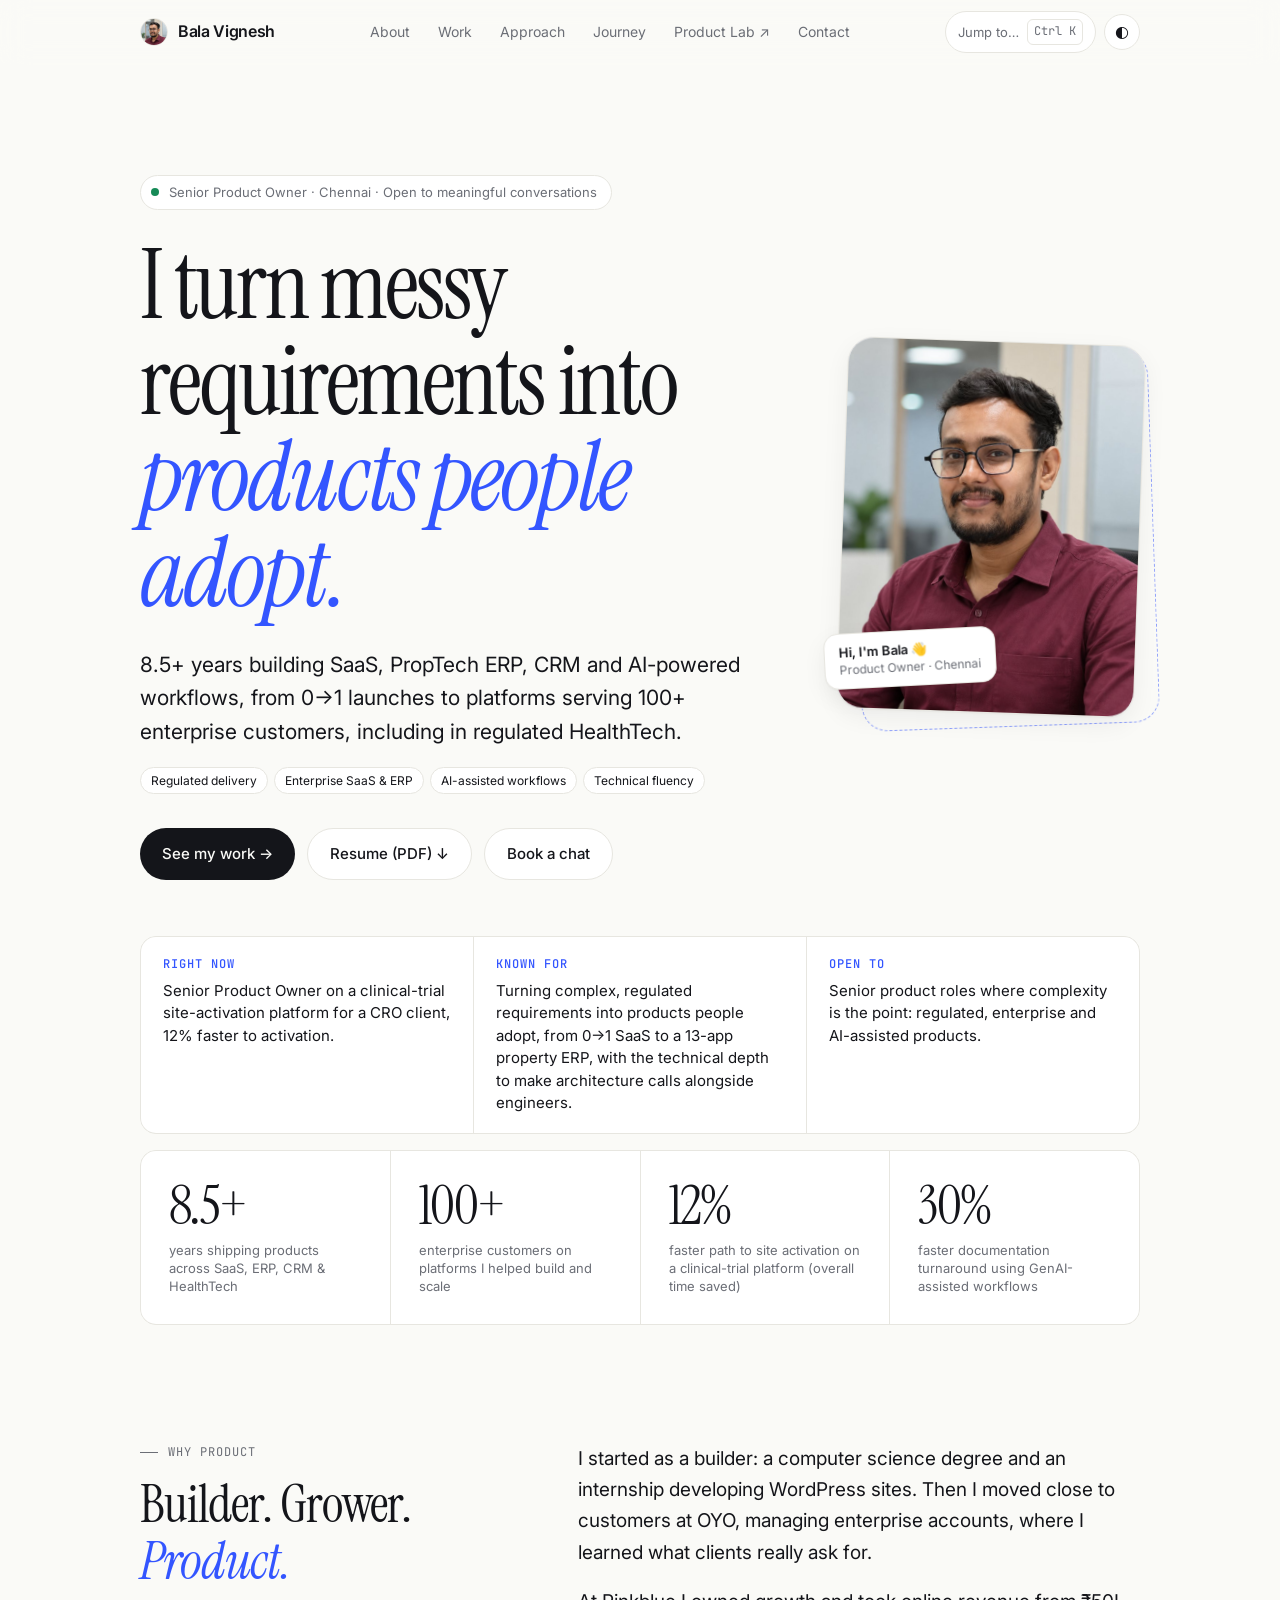
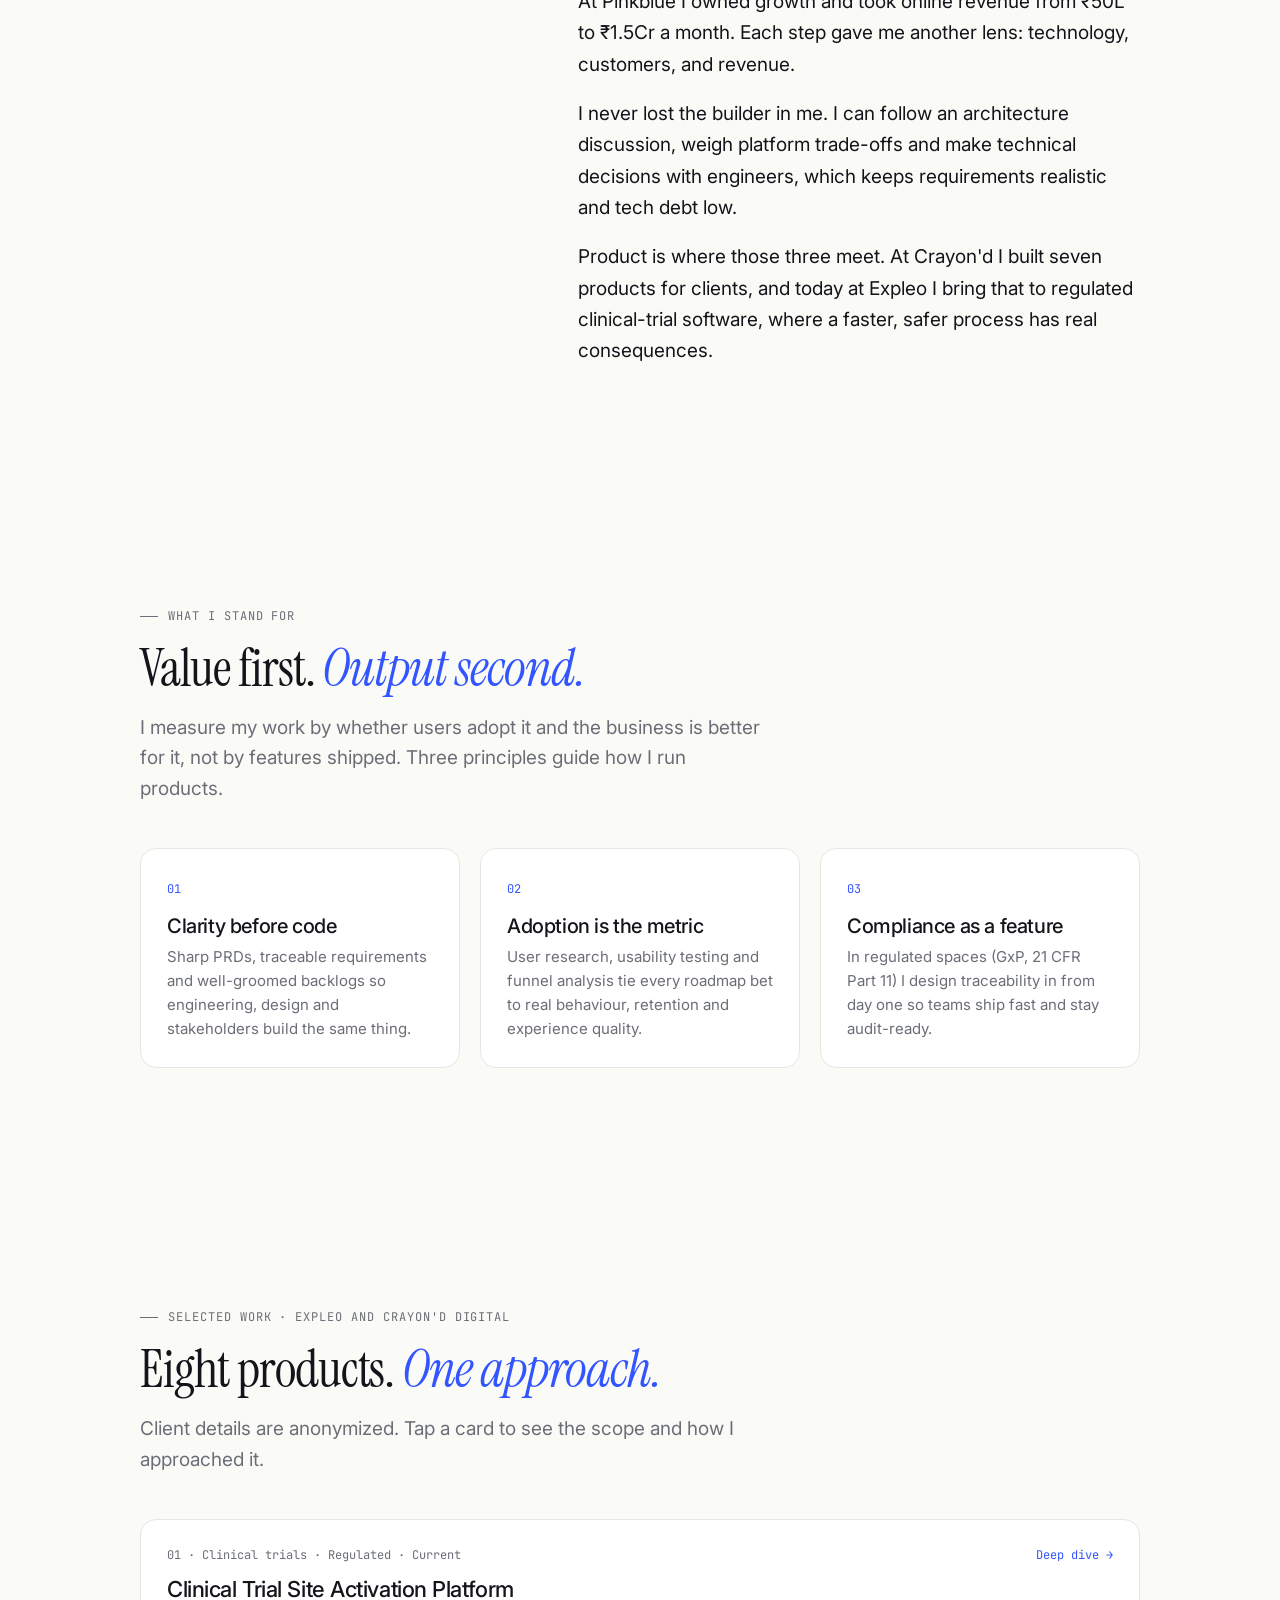
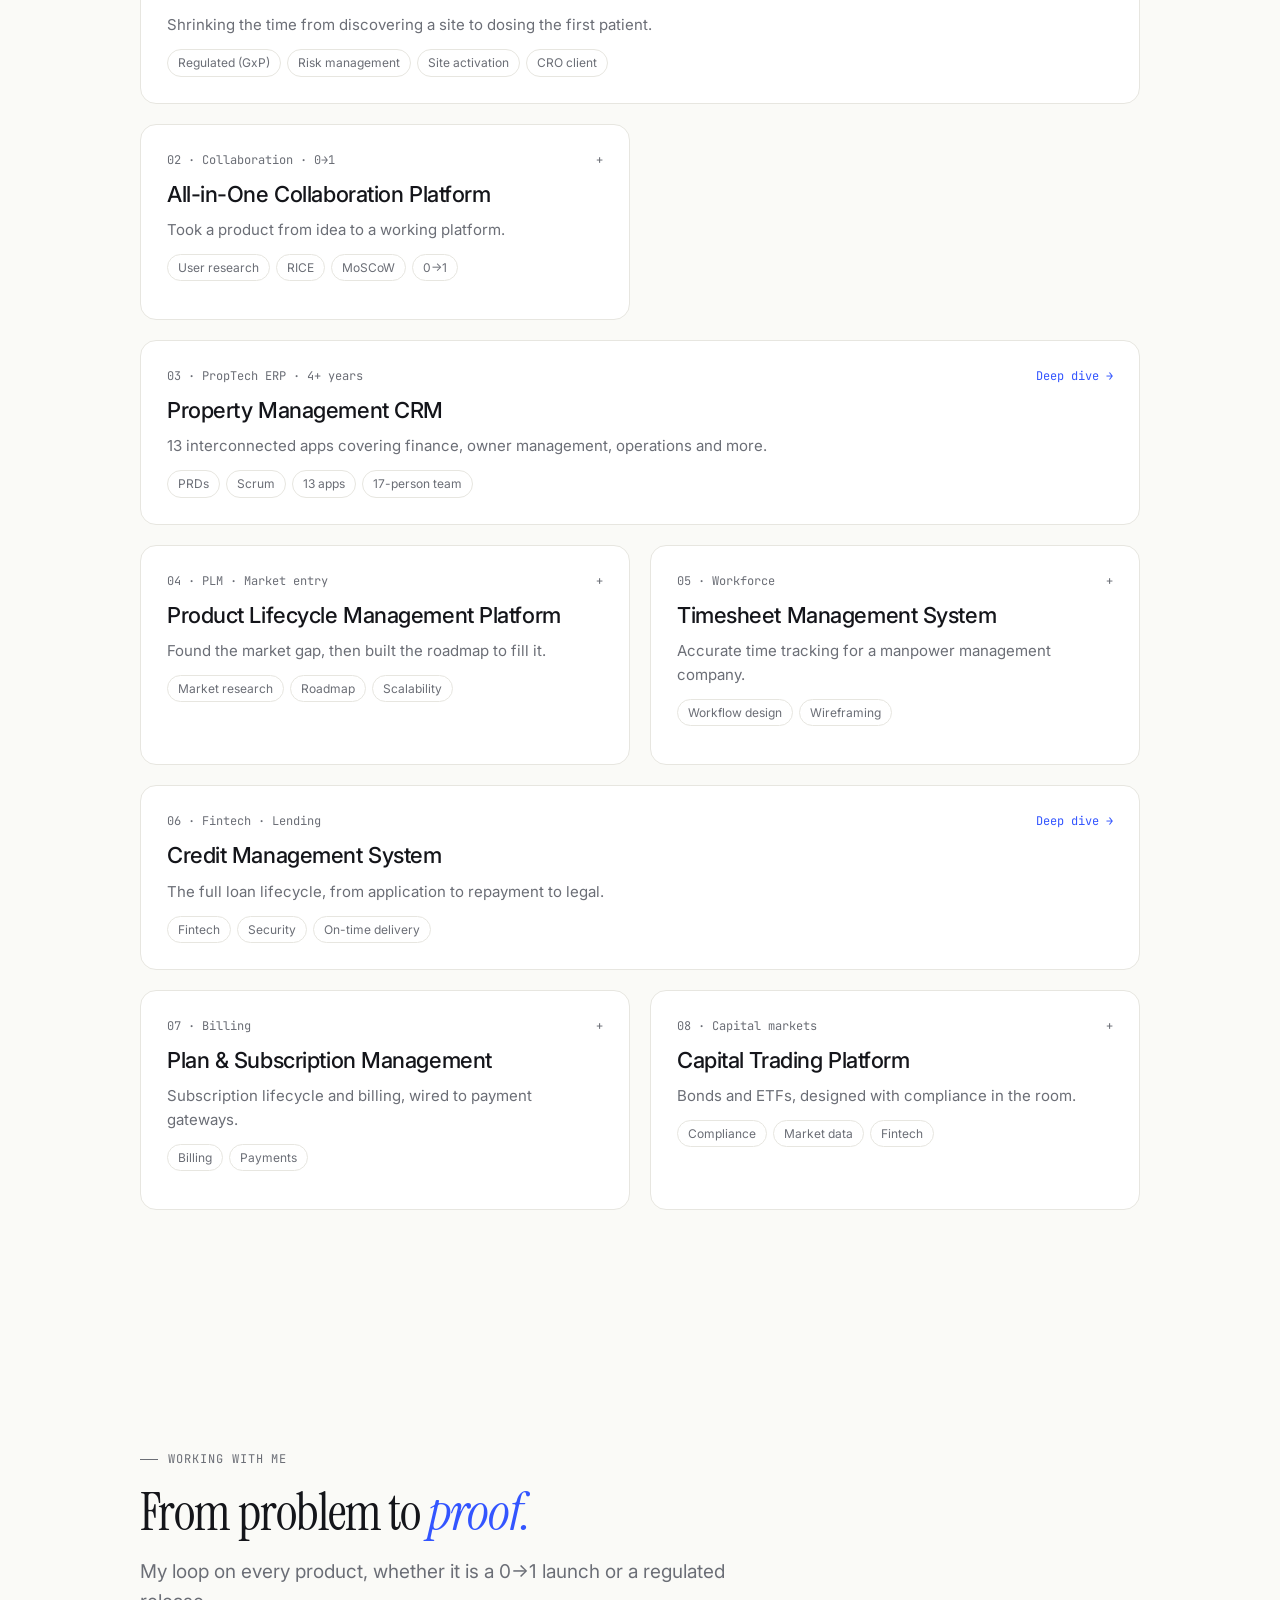
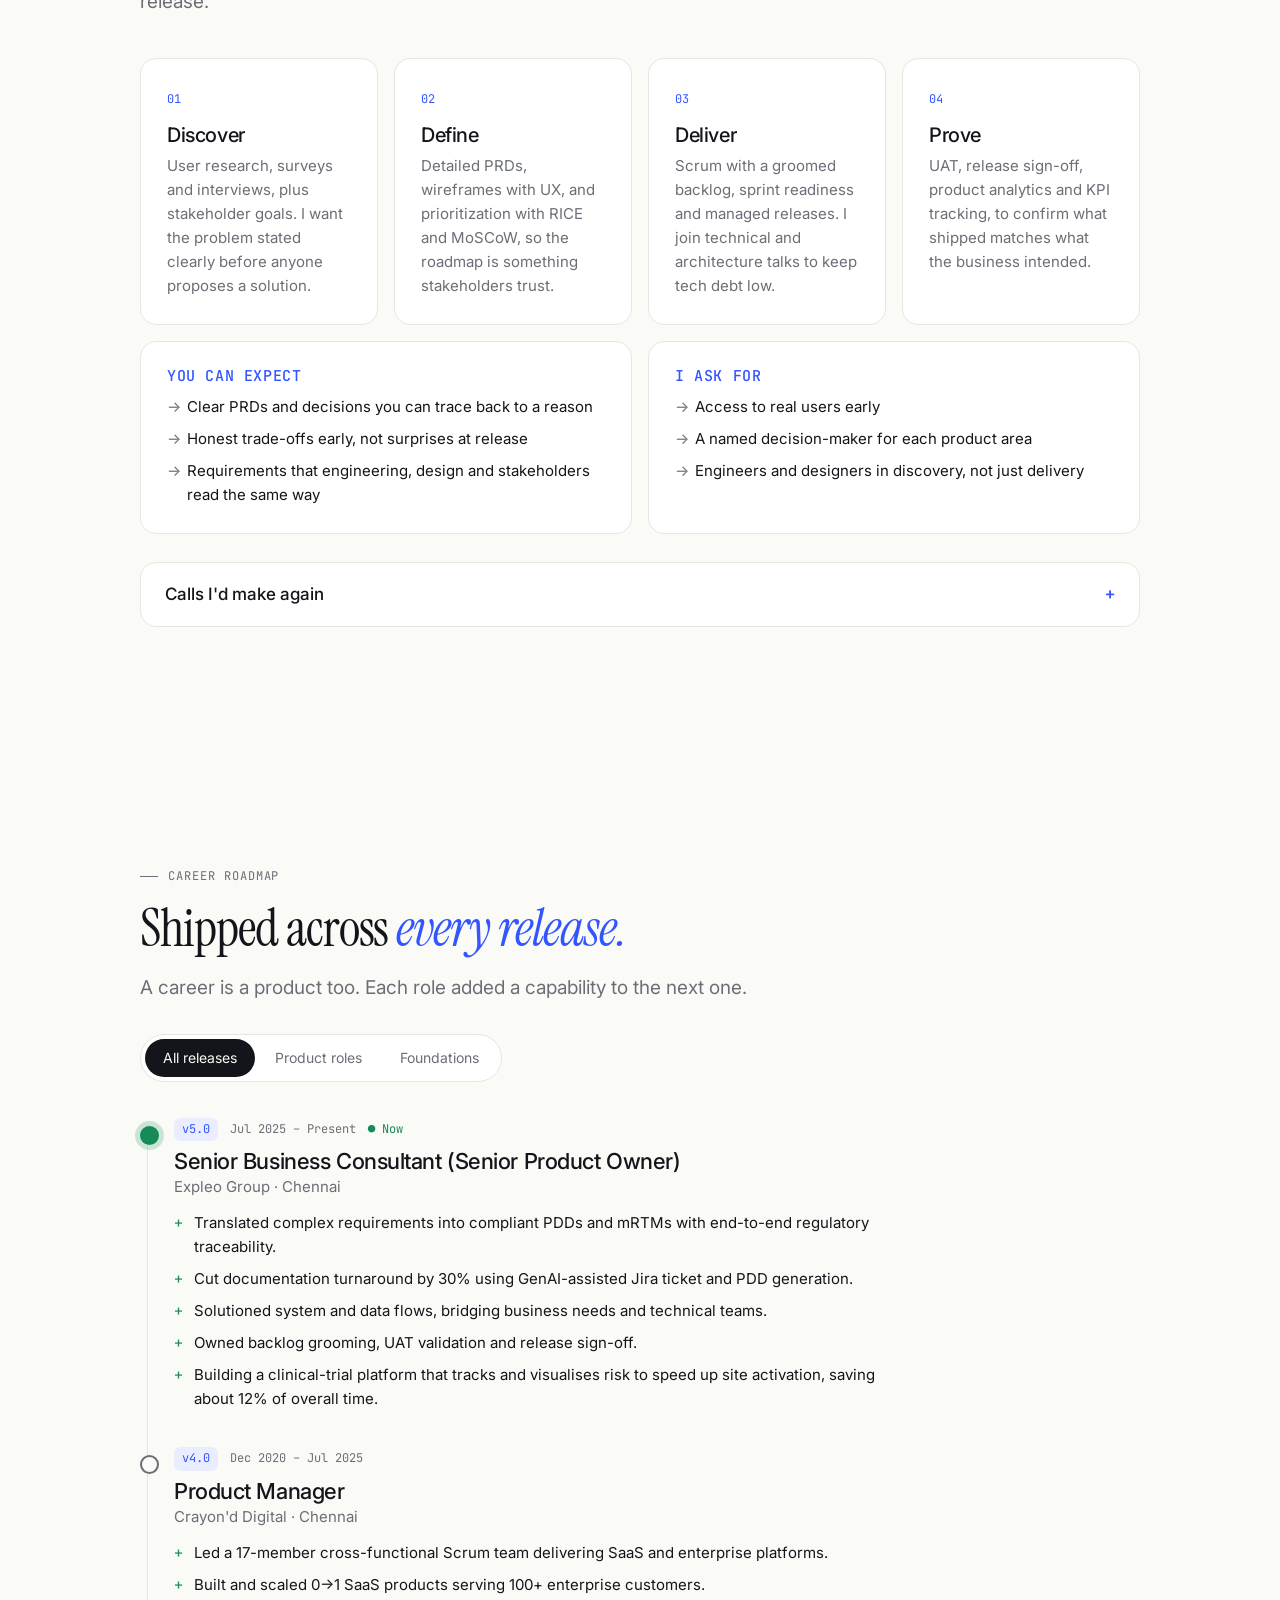
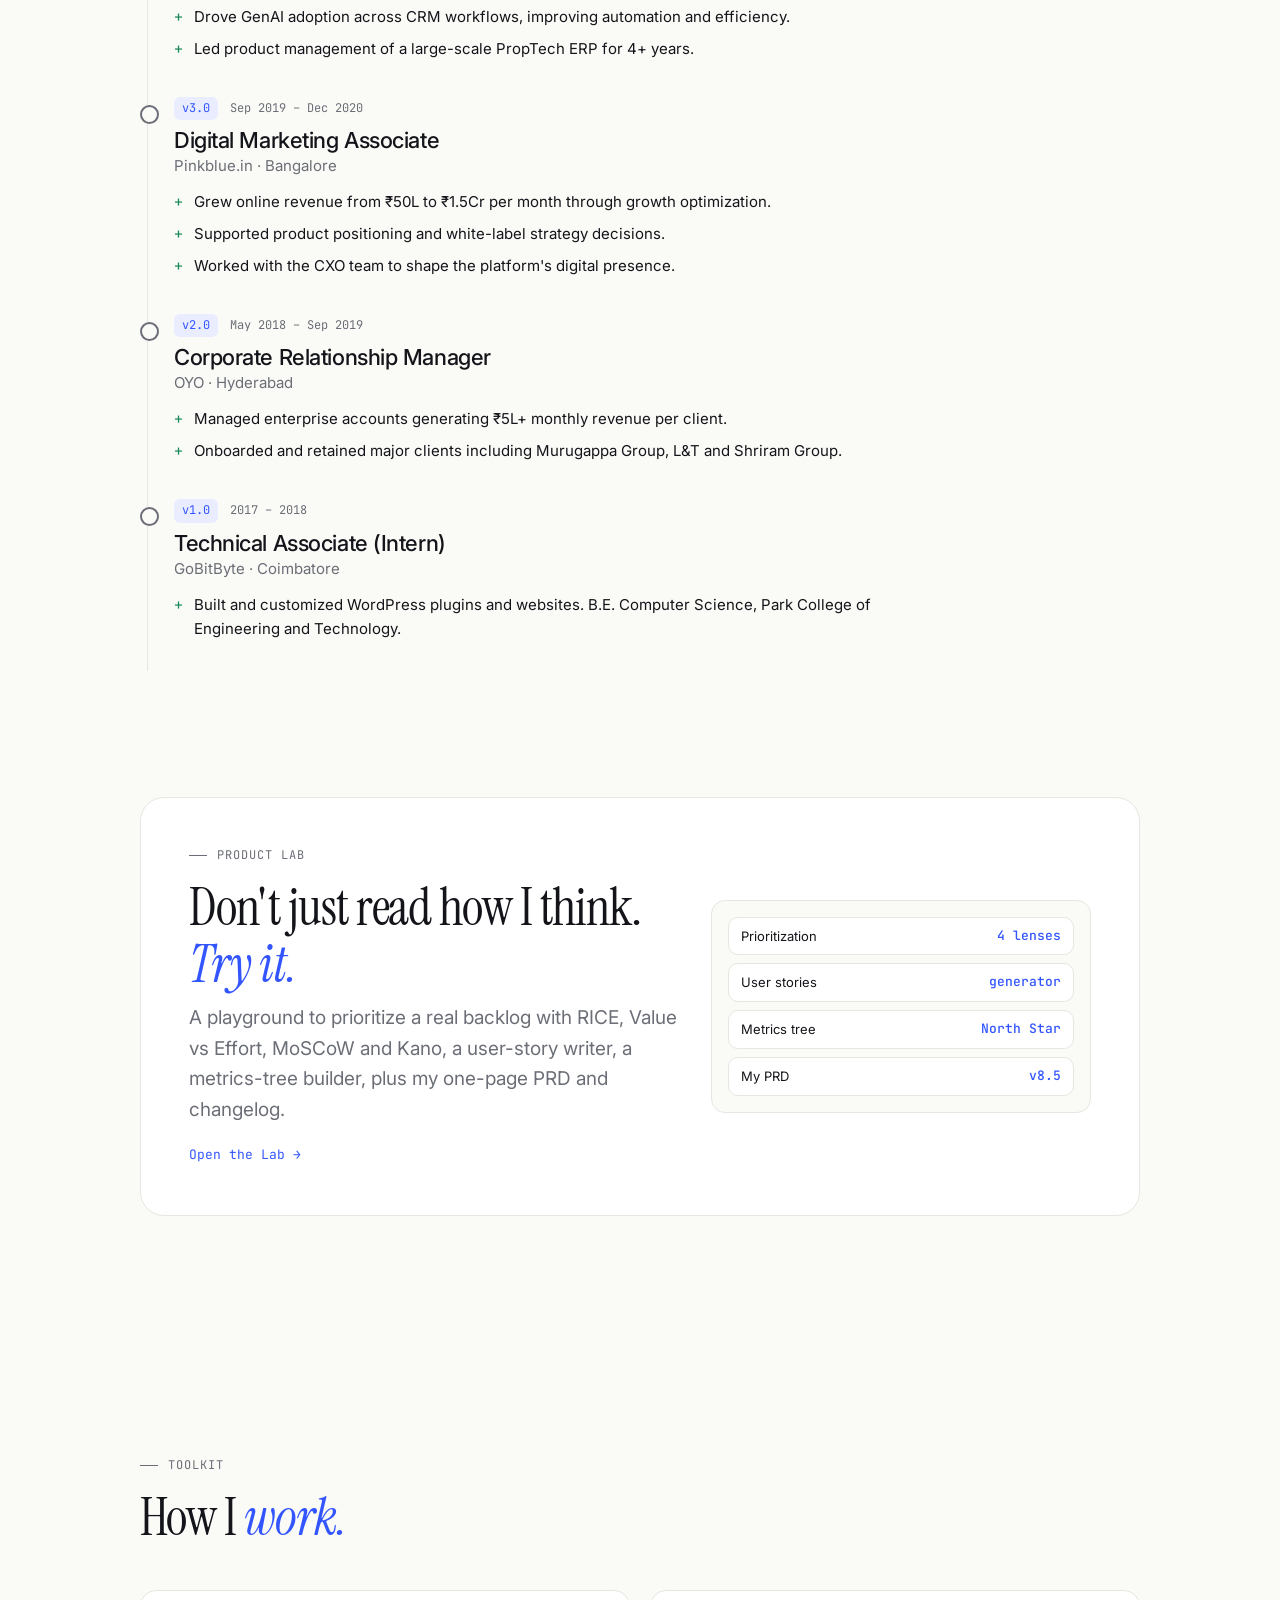
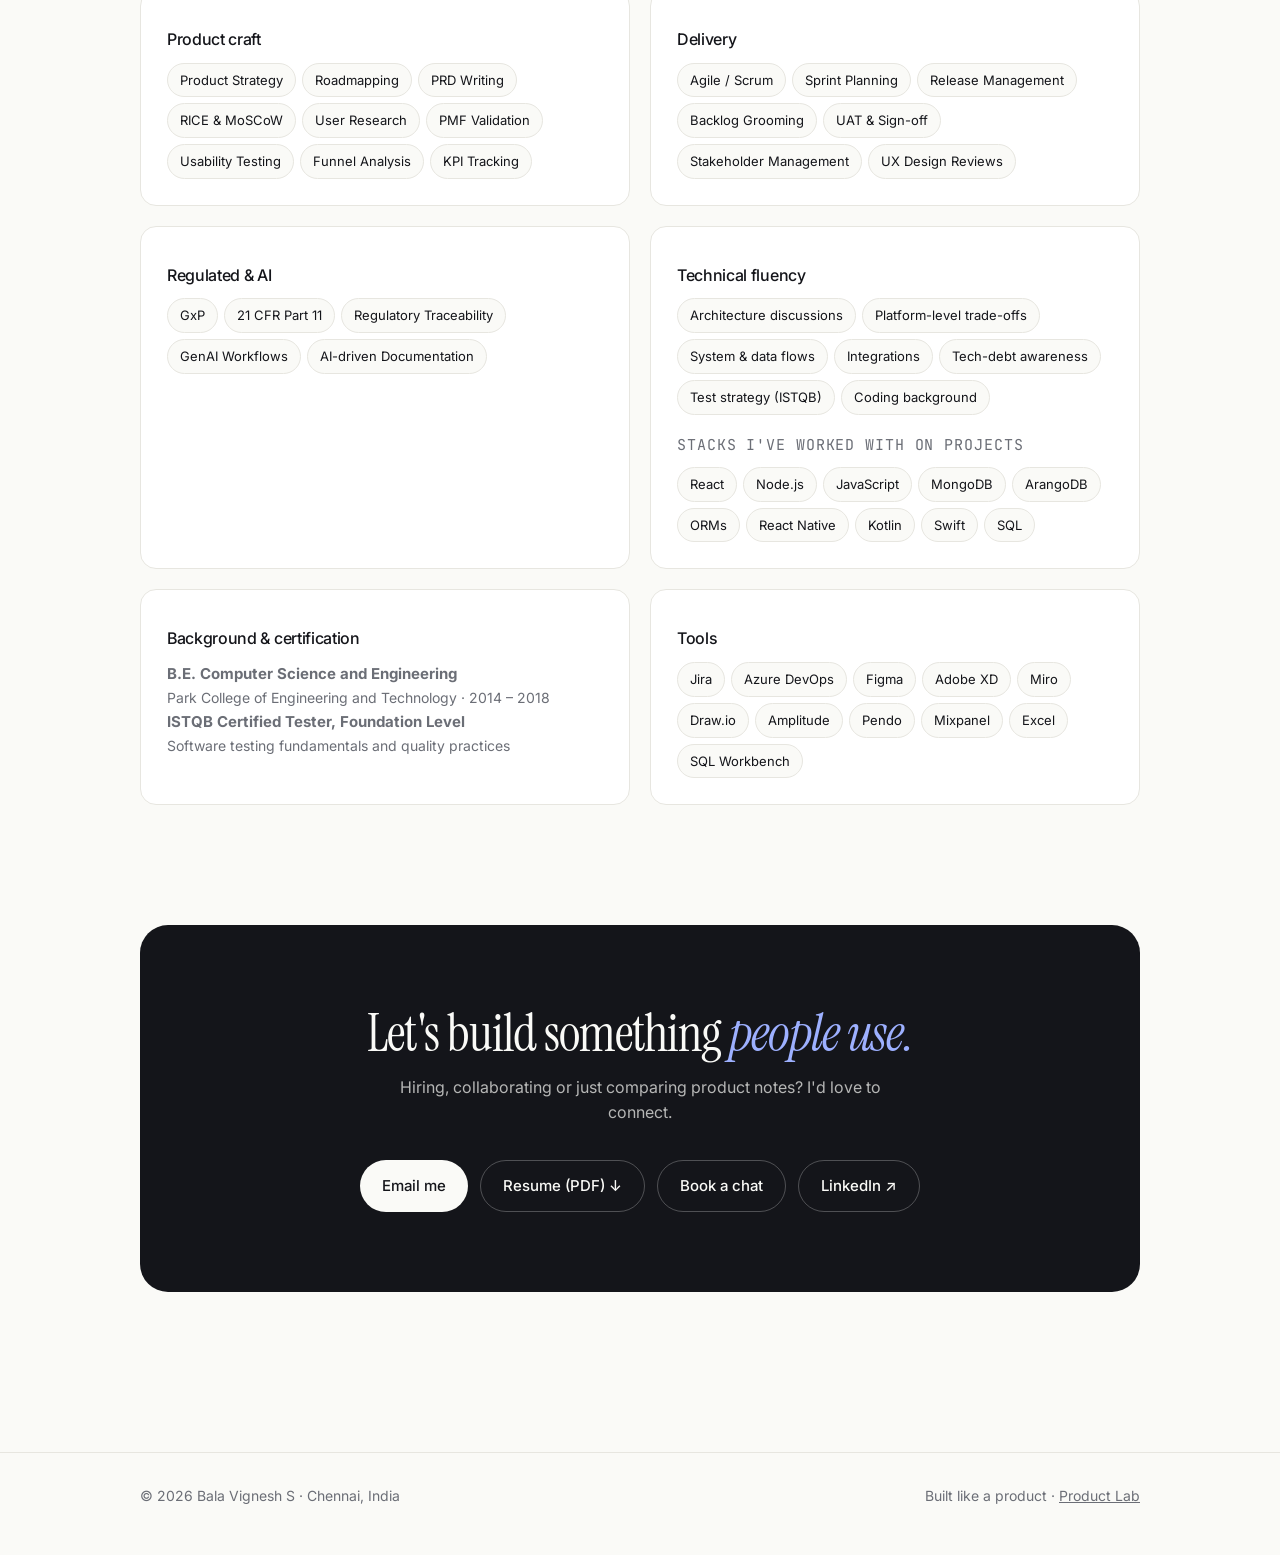
==== index.html @ ac80bdc9 "Initial Website Upload" ====
<!DOCTYPE html>
<html lang="en">
<head>
<meta charset="utf-8">
<meta name="viewport" content="width=device-width, initial-scale=1, viewport-fit=cover">
<title>Bala Vignesh S — Senior Product Owner</title>
<meta name="description" content="Senior Product Owner with 8.5+ years building SaaS, PropTech ERP, CRM and AI-powered workflows. 0→1 launches, 100+ enterprise customers.">
<meta name="theme-color" content="#FAFAF7">
<meta property="og:title" content="Bala Vignesh S — Senior Product Owner">
<meta property="og:description" content="I turn messy requirements into products people adopt. 8.5+ years across SaaS, PropTech ERP, CRM and HealthTech.">
<meta property="og:type" content="website">
<meta property="og:image" content="og.jpg">
<meta property="og:image:width" content="1200">
<meta property="og:image:height" content="630">
<meta name="twitter:image" content="og.jpg">
<meta name="twitter:card" content="summary_large_image">
<link rel="icon" type="image/jpeg" href="favicon.jpg">
<link rel="apple-touch-icon" href="apple-touch-icon.png">
<link rel="preconnect" href="https://fonts.googleapis.com">
<link rel="preconnect" href="https://fonts.gstatic.com" crossorigin>
<link href="https://fonts.googleapis.com/css2?family=Inter:wght@400;500;600&family=Instrument+Serif:ital@0;1&family=JetBrains+Mono:wght@400;500&display=swap" rel="stylesheet">
<link rel="stylesheet" href="styles.css">
<script type="application/ld+json">{"@context":"https://schema.org","@type":"Person","name":"Bala Vignesh S","jobTitle":"Senior Product Owner","image":"headshot.jpg","address":{"@type":"PostalAddress","addressLocality":"Chennai","addressCountry":"IN"},"sameAs":["https://www.linkedin.com/in/bala-vignesh-742b55106/"],"hasCredential":{"@type":"EducationalOccupationalCredential","name":"ISTQB Certified Tester, Foundation Level"},"knowsAbout":["React","Node.js","MongoDB","ArangoDB","React Native","Kotlin","Swift","Product management","SaaS","PropTech ERP","CRM","Regulated software (GxP, 21 CFR Part 11)","GenAI workflows","Clinical trial software"]}</script>
</head>
<body>
<a class="skip" href="#top">Skip to content</a>
<div id="progress"></div>

<nav id="nav">
  <div class="wrap nav-in">
    <a href="#top" class="logo" aria-label="Home"><img class="avatar" src="favicon.jpg" alt="" width="28" height="28"><span>Bala Vignesh</span></a>
    <div class="links" id="links">
      <a href="#story">About</a>
      <a href="#work">Work</a>
      <a href="#how">Approach</a>
      <a href="#journey">Journey</a>
      <a href="lab.html">Product Lab ↗</a>
      <a href="#contact">Contact</a>
    </div>
    <div class="tools">
      <button class="pill pal-pill" id="openPal" aria-label="Open command palette">
        <span class="lbl">Jump to…</span><span class="kbd" id="kbdHint">⌘K</span>
      </button>
      <button class="icon-btn menu-btn" id="menuBtn" aria-label="Open menu" aria-expanded="false">☰</button>
      <button class="icon-btn" id="theme" aria-label="Toggle dark mode">◐</button>
    </div>
  </div>
</nav>

<noscript><section style="padding:40px 20px;max-width:760px;margin:0 auto"><h2>Bala Vignesh S, Senior Product Owner</h2><p>8.5+ years building SaaS, PropTech ERP, CRM and AI-powered workflows. Currently on a clinical-trial site-activation platform for a CRO client (about 12% faster to activation). ISTQB certified. Previously Product Manager at Crayon'd Digital: Property Management CRM (13 apps), Credit Management, Capital Trading, PLM, Timesheet, Subscription Billing and a Collaboration platform.</p><p>Enable JavaScript for the full interactive portfolio. LinkedIn: <a href="https://www.linkedin.com/in/bala-vignesh-742b55106/">bala-vignesh-742b55106</a>. <a href="Bala_Vignesh_Resume.pdf">Download resume (PDF)</a>.</p></section></noscript>
<main id="top">
<!-- HERO -->
<section class="hero">
  <div class="wrap">
    <div class="hero-grid">
    <div>
    <div class="status rv"><span class="dot"></span>Senior Product Owner · Chennai · Open to meaningful conversations</div>
    <h1 class="rv">I turn messy requirements into <em>products people adopt.</em></h1>
    <p class="lede rv">8.5+ years building SaaS, PropTech ERP, CRM and AI-powered workflows, from 0→1 launches to platforms serving 100+ enterprise customers, including in regulated HealthTech.</p>
    <div class="chips pos rv" id="positioning"></div>
    <div class="cta rv" data-cta="hero"></div>
    </div>
    <figure class="portrait rv" id="portrait">
      <div class="frame"><img src="headshot.jpg" alt="Portrait of Bala Vignesh S, Senior Product Owner" width="900" height="1200" fetchpriority="high"></div>
      <figcaption class="badge"><b>Hi, I'm Bala 👋</b><span>Product Owner · Chennai</span></figcaption>
    </figure>
    </div>
    <div class="skim rv" id="skim" aria-label="30-second summary"></div>
    <div class="metrics rv" aria-label="Impact at a glance">
      <div class="metric"><b data-count="8.5" data-dec="1" data-suffix="+">0</b><span>years shipping products across SaaS, ERP, CRM & HealthTech</span></div>
      <div class="metric"><b data-count="100" data-suffix="+">0</b><span>enterprise customers on platforms I helped build and scale</span></div>
      <div class="metric"><b data-count="12" data-suffix="%">0</b><span>faster path to site activation on a clinical-trial platform (overall time saved)</span></div>
      <div class="metric"><b data-count="30" data-suffix="%">0</b><span>faster documentation turnaround using GenAI-assisted workflows</span></div>
    </div>
  </div>
</section>

<!-- STORY -->
<section id="story" style="padding-top:clamp(24px,4vw,48px)">
  <div class="wrap story-grid">
    <div><div class="eyebrow rv">Why product</div><h2 class="rv">Builder. Grower. <em>Product.</em></h2></div>
    <div class="story-body" id="storyBody"></div>
  </div>
</section>

<!-- ABOUT -->
<section id="about">
  <div class="wrap">
    <div class="eyebrow rv">What I stand for</div>
    <h2 class="rv">Value first. <em>Output second.</em></h2>
    <p class="lede rv">I measure my work by whether users adopt it and the business is better for it, not by features shipped. Three principles guide how I run products.</p>
    <div class="values">
      <article class="card rv"><span class="n">01</span><h3>Clarity before code</h3><p>Sharp PRDs, traceable requirements and well-groomed backlogs so engineering, design and stakeholders build the same thing.</p></article>
      <article class="card rv"><span class="n">02</span><h3>Adoption is the metric</h3><p>User research, usability testing and funnel analysis tie every roadmap bet to real behaviour, retention and experience quality.</p></article>
      <article class="card rv"><span class="n">03</span><h3>Compliance as a feature</h3><p>In regulated spaces (GxP, 21 CFR Part 11) I design traceability in from day one so teams ship fast and stay audit-ready.</p></article>
    </div>

  </div>
</section>

<!-- WORK -->
<section id="work">
  <div class="wrap">
    <div class="eyebrow rv">Selected work · Expleo and Crayon'd Digital</div>
    <h2 class="rv">Eight products. <em>One approach.</em></h2>
    <p class="lede rv">Client details are anonymized. Tap a card to see the scope and how I approached it.</p>
    <div class="cases" id="cases"></div>
  </div>
</section>

<!-- HOW I WORK -->
<section id="how">
  <div class="wrap">
    <div class="eyebrow rv">Working with me</div>
    <h2 class="rv">From problem to <em>proof.</em></h2>
    <p class="lede rv">My loop on every product, whether it is a 0→1 launch or a regulated release.</p>
    <div class="how4" id="howGrid"></div>
    <div class="how-cols">
      <div class="card rv"><h3>You can expect</h3><ul id="expect"></ul></div>
      <div class="card rv"><h3>I ask for</h3><ul id="need"></ul></div>
    </div>
    <details class="calls-d rv" id="calls"><summary>Calls I'd make again</summary><div class="calls" id="callsList"></div></details>
  </div>
</section>

<!-- JOURNEY -->
<section id="journey">
  <div class="wrap">
    <div class="eyebrow rv">Career roadmap</div>
    <h2 class="rv">Shipped across <em>every release.</em></h2>
    <p class="lede rv">A career is a product too. Each role added a capability to the next one.</p>
    <div class="tabs rv" role="tablist" aria-label="Filter career timeline">
      <button role="tab" aria-selected="true" data-f="all">All releases</button>
      <button role="tab" aria-selected="false" data-f="product">Product roles</button>
      <button role="tab" aria-selected="false" data-f="foundation">Foundations</button>
    </div>
    <div class="timeline" id="timeline">
      <article class="rel now rv" data-t="product">
        <div class="rel-meta"><span class="ver">v5.0</span><span>Jul 2025 – Present</span><span style="color:var(--good)">● Now</span></div>
        <h3>Senior Business Consultant (Senior Product Owner)</h3><div class="co">Expleo Group · Chennai</div>
        <ul>
          <li>Translated complex requirements into compliant PDDs and mRTMs with end-to-end regulatory traceability.</li>
          <li>Cut documentation turnaround by 30% using GenAI-assisted Jira ticket and PDD generation.</li>
          <li>Solutioned system and data flows, bridging business needs and technical teams.</li>
          <li>Owned backlog grooming, UAT validation and release sign-off.</li>
          <li>Building a clinical-trial platform that tracks and visualises risk to speed up site activation, saving about 12% of overall time.</li>
        </ul>
      </article>
      <article class="rel rv" data-t="product">
        <div class="rel-meta"><span class="ver">v4.0</span><span>Dec 2020 – Jul 2025</span></div>
        <h3>Product Manager</h3><div class="co">Crayon'd Digital · Chennai</div>
        <ul>
          <li>Led a 17-member cross-functional Scrum team delivering SaaS and enterprise platforms.</li>
          <li>Built and scaled 0→1 SaaS products serving 100+ enterprise customers.</li>
          <li>Drove GenAI adoption across CRM workflows, improving automation and efficiency.</li>
          <li>Led product management of a large-scale PropTech ERP for 4+ years.</li>
        </ul>
      </article>
      <article class="rel rv" data-t="foundation">
        <div class="rel-meta"><span class="ver">v3.0</span><span>Sep 2019 – Dec 2020</span></div>
        <h3>Digital Marketing Associate</h3><div class="co">Pinkblue.in · Bangalore</div>
        <ul>
          <li>Grew online revenue from ₹50L to ₹1.5Cr per month through growth optimization.</li>
          <li>Supported product positioning and white-label strategy decisions.</li>
          <li>Worked with the CXO team to shape the platform's digital presence.</li>
        </ul>
      </article>
      <article class="rel rv" data-t="foundation">
        <div class="rel-meta"><span class="ver">v2.0</span><span>May 2018 – Sep 2019</span></div>
        <h3>Corporate Relationship Manager</h3><div class="co">OYO · Hyderabad</div>
        <ul>
          <li>Managed enterprise accounts generating ₹5L+ monthly revenue per client.</li>
          <li>Onboarded and retained major clients including Murugappa Group, L&amp;T and Shriram Group.</li>
        </ul>
      </article>
      <article class="rel rv" data-t="foundation">
        <div class="rel-meta"><span class="ver">v1.0</span><span>2017 – 2018</span></div>
        <h3>Technical Associate (Intern)</h3><div class="co">GoBitByte · Coimbatore</div>
        <ul>
          <li>Built and customized WordPress plugins and websites. B.E. Computer Science, Park College of Engineering and Technology.</li>
        </ul>
      </article>
    </div>
  </div>
</section>

<!-- PROOF (hidden until testimonials are added in content.js) -->
<section id="proof" hidden style="padding-top:0">
  <div class="wrap">
    <div class="eyebrow rv">Kind words</div>
    <h2 class="rv">What partners <em>say.</em></h2>
    <div class="quotes" id="proofList"></div>
  </div>
</section>

<!-- PRODUCT LAB TEASER -->
<section id="lab" style="padding-top:0">
  <div class="wrap">
    <a class="teaser rv" href="lab.html">
      <div>
        <div class="eyebrow">Product Lab</div>
        <h2>Don't just read how I think. <em>Try it.</em></h2>
        <p class="lede">A playground to prioritize a real backlog with RICE, Value vs Effort, MoSCoW and Kano, a user-story writer, a metrics-tree builder, plus my one-page PRD and changelog.</p>
        <span class="go">Open the Lab →</span>
      </div>
      <div class="mini" aria-hidden="true"><div><span>Prioritization</span><b>4 lenses</b></div><div><span>User stories</span><b>generator</b></div><div><span>Metrics tree</span><b>North Star</b></div><div><span>My PRD</span><b>v8.5</b></div></div>
    </a>
  </div>
</section>

<!-- TOOLKIT -->
<section id="toolkit">
  <div class="wrap">
    <div class="eyebrow rv">Toolkit</div>
    <h2 class="rv">How I <em>work.</em></h2>
    <div class="kit">
      <div class="card rv"><h3>Product craft</h3><div class="chips lg" data-chips="Product Strategy,Roadmapping,PRD Writing,RICE & MoSCoW,User Research,PMF Validation,Usability Testing,Funnel Analysis,KPI Tracking"></div></div>
      <div class="card rv"><h3>Delivery</h3><div class="chips lg" data-chips="Agile / Scrum,Sprint Planning,Release Management,Backlog Grooming,UAT & Sign-off,Stakeholder Management,UX Design Reviews"></div></div>
      <div class="card rv"><h3>Regulated & AI</h3><div class="chips lg" data-chips="GxP,21 CFR Part 11,Regulatory Traceability,GenAI Workflows,AI-driven Documentation"></div></div>
      <div class="card rv"><h3>Technical fluency</h3><div class="chips lg" data-chips="Architecture discussions,Platform-level trade-offs,System & data flows,Integrations,Tech-debt awareness,Test strategy (ISTQB),Coding background"></div>
        <p class="stack-h">Stacks I've worked with on projects</p><div class="chips lg" data-chips="React,Node.js,JavaScript,MongoDB,ArangoDB,ORMs,React Native,Kotlin,Swift,SQL"></div></div>
      <div class="card rv"><h3>Background &amp; certification</h3><div class="edu" id="edu"></div></div>
      <div class="card rv"><h3>Tools</h3><div class="chips lg" data-chips="Jira,Azure DevOps,Figma,Adobe XD,Miro,Draw.io,Amplitude,Pendo,Mixpanel,Excel,SQL Workbench"></div></div>
    </div>
  </div>
</section>

<!-- CONTACT -->
<section id="contact" style="padding-top:0">
  <div class="wrap">
    <div class="contact rv">
      <h2>Let's build something <em>people use.</em></h2>
      <p>Hiring, collaborating or just comparing product notes? I'd love to connect.</p>
      <div class="cta" data-cta="contact"></div>
    </div>
  </div>
</section>
</main>

<footer>
  <div class="wrap">
    <div class="foot">
      <span>© 2026 Bala Vignesh S · Chennai, India</span>
      <span>Built like a product · <a href="lab.html" style="text-decoration:underline">Product Lab</a></span>
    </div>
  </div>
</footer>

<dialog id="dive" aria-labelledby="diveT"><div class="dive-in" id="diveBody"></div></dialog>

<div id="pal" role="dialog" aria-modal="true" aria-label="Command palette">
  <div class="pal-box">
    <input id="palIn" placeholder="Type a command or search…" autocomplete="off" aria-label="Search commands">
    <div class="pal-list" id="palList"></div>
    <div class="pal-foot"><span>↑↓ navigate</span><span>↵ select</span><span>esc close</span></div>
  </div>
</div>
<div id="toast" role="status"></div>

<script src="content.js"></script>
<script src="app.js"></script>
</body>
</html>
---- styles.css ----
:root{
  --bg:#FAFAF7; --surface:#FFFFFF; --ink:#14151A; --muted:#6B6E76; --line:#E7E6E0;
  --accent:#3355FF; --accent-soft:#E9EDFF; --good:#168A57; --warn:#B7791F;
  --radius:16px; --shadow:0 1px 2px rgba(20,21,26,.04),0 8px 24px rgba(20,21,26,.06);
  --serif:"Instrument Serif",Georgia,serif; --sans:Inter,system-ui,-apple-system,"Segoe UI",sans-serif; --mono:"JetBrains Mono",ui-monospace,Menlo,monospace;
}
[data-theme="dark"]{
  --bg:#0E0F13; --surface:#16181E; --ink:#F2F2EE; --muted:#9A9DA6; --line:#262932;
  --accent:#7C93FF; --accent-soft:#1C2140; --good:#4ADE9A; --warn:#F2C26B;
  --shadow:0 1px 2px rgba(0,0,0,.3),0 8px 24px rgba(0,0,0,.35);
}
*{box-sizing:border-box;margin:0;padding:0}
html{scroll-behavior:smooth;scroll-padding-top:80px;-webkit-text-size-adjust:100%}
body{background:var(--bg);color:var(--ink);font-family:var(--sans);font-size:16px;line-height:1.6;-webkit-font-smoothing:antialiased;transition:background .3s,color .3s}
a{color:inherit;text-decoration:none}
button{font:inherit;color:inherit;background:none;border:0;cursor:pointer}
:focus-visible{outline:2px solid var(--accent);outline-offset:3px;border-radius:6px}
.wrap{max-width:1080px;margin:0 auto;padding:0 clamp(20px,5vw,40px)}
section{padding:clamp(64px,10vw,120px) 0}
.eyebrow{font-family:var(--mono);font-size:12px;letter-spacing:.08em;text-transform:uppercase;color:var(--muted);margin-bottom:14px;display:flex;align-items:center;gap:10px}
.eyebrow::before{content:"";width:18px;height:1px;background:var(--muted)}
h1,h2,h3{font-weight:500;letter-spacing:-.02em;line-height:1.1}
h2{font-family:var(--serif);font-weight:400;font-size:clamp(34px,5vw,52px);margin-bottom:16px}
h2 em,h1 em{font-style:italic;color:var(--accent)}
.lede{color:var(--muted);font-size:clamp(16px,2vw,19px);max-width:620px}
.kbd{font-family:var(--mono);font-size:12px;border:1px solid var(--line);border-radius:6px;padding:2px 6px;color:var(--muted);background:var(--surface)}

/* progress + nav */
#progress{position:fixed;top:0;left:0;height:2px;width:0;background:var(--accent);z-index:100}
nav{position:sticky;top:0;z-index:50;background:color-mix(in srgb,var(--bg) 82%,transparent);backdrop-filter:blur(14px);-webkit-backdrop-filter:blur(14px);border-bottom:1px solid transparent;transition:border-color .2s}
nav.scrolled{border-color:var(--line)}
.nav-in{display:flex;align-items:center;justify-content:space-between;height:64px;gap:16px}
.logo{font-weight:600;letter-spacing:-.02em;display:flex;align-items:center;gap:10px}
.logo i{width:28px;height:28px;border-radius:8px;background:var(--ink);color:var(--bg);display:grid;place-items:center;font-style:normal;font-size:12px;font-family:var(--mono)}
.links{display:flex;gap:4px;align-items:center}
.links a{font-size:14px;color:var(--muted);padding:6px 12px;border-radius:999px;transition:.2s}
.links a:hover,.links a.active{color:var(--ink);background:var(--accent-soft)}
.tools{display:flex;gap:8px;align-items:center}
.pill{display:inline-flex;align-items:center;gap:8px;border:1px solid var(--line);background:var(--surface);border-radius:999px;padding:7px 12px;font-size:13px;color:var(--muted);transition:.2s}
.pill:hover{border-color:var(--accent);color:var(--ink)}
.icon-btn{width:36px;height:36px;border-radius:50%;border:1px solid var(--line);background:var(--surface);display:grid;place-items:center}
.icon-btn:hover{border-color:var(--accent)}
@media(max-width:820px){.links{display:none}.pill .lbl{display:none}}

/* hero */
.hero{padding-top:clamp(48px,9vw,110px);padding-bottom:clamp(40px,6vw,70px)}
.status{display:inline-flex;align-items:center;gap:10px;border:1px solid var(--line);background:var(--surface);border-radius:999px;padding:6px 14px 6px 10px;font-size:13px;color:var(--muted);margin-bottom:28px}
.dot{width:8px;height:8px;border-radius:50%;background:var(--good);box-shadow:0 0 0 0 var(--good);animation:pulse 2s infinite}
@keyframes pulse{70%{box-shadow:0 0 0 8px transparent}100%{box-shadow:0 0 0 0 transparent}}
h1{font-family:var(--serif);font-weight:400;font-size:clamp(44px,8.5vw,96px);letter-spacing:-.03em;line-height:1;max-width:900px}
.hero .lede{margin-top:26px;font-size:clamp(17px,2.2vw,21px);color:var(--ink);opacity:.78}
.cta{display:flex;gap:12px;flex-wrap:wrap;margin-top:34px}
.btn{display:inline-flex;align-items:center;gap:8px;padding:13px 22px;border-radius:999px;font-weight:500;font-size:15px;transition:transform .2s,box-shadow .2s}
.btn:hover{transform:translateY(-2px)}
.btn.primary{background:var(--ink);color:var(--bg)}
.btn.ghost{border:1px solid var(--line);background:var(--surface)}
.btn.ghost:hover{border-color:var(--accent)}
.metrics{display:grid;grid-template-columns:repeat(4,1fr);gap:1px;background:var(--line);border:1px solid var(--line);border-radius:var(--radius);overflow:hidden;margin-top:clamp(48px,8vw,84px)}
.metric{background:var(--surface);padding:clamp(18px,3vw,28px)}
.metric b{display:block;font-family:var(--serif);font-weight:400;font-size:clamp(34px,5vw,54px);letter-spacing:-.03em;line-height:1}
.metric span{display:block;margin-top:8px;font-size:13px;color:var(--muted);line-height:1.4}
@media(max-width:720px){.metrics{grid-template-columns:repeat(2,1fr)}}

/* portrait */
.hero-grid{display:grid;grid-template-columns:minmax(0,1.5fr) minmax(0,.7fr);gap:clamp(28px,5vw,64px);align-items:center}
.portrait{position:relative;justify-self:end;width:100%;max-width:340px;transition:transform .25s ease;transform-style:preserve-3d}
.portrait .frame{border-radius:26px;overflow:hidden;aspect-ratio:4/5;background:var(--accent-soft);border:1px solid var(--line);box-shadow:var(--shadow);transform:rotate(2deg)}
.portrait img{width:100%;height:100%;object-fit:cover;object-position:50% 18%;display:block}
.portrait::before{content:"";position:absolute;inset:14px -14px -14px 14px;border-radius:26px;border:1px dashed color-mix(in srgb,var(--accent) 55%,transparent);transform:rotate(-2deg);z-index:-1}
.badge{position:absolute;left:-18px;bottom:28px;background:var(--surface);border:1px solid var(--line);border-radius:14px;padding:10px 14px;box-shadow:var(--shadow);font-size:13px;line-height:1.3;transform:rotate(-3deg)}
.badge b{display:block;font-weight:600}
.badge span{color:var(--muted);font-size:12px}
.avatar{width:28px;height:28px;border-radius:50%;object-fit:cover;object-position:50% 20%;border:1px solid var(--line)}
@media(max-width:820px){.hero-grid{grid-template-columns:1fr}.portrait{order:-1;justify-self:start;max-width:150px}.portrait .frame{aspect-ratio:1;border-radius:50%;transform:none}.portrait::before{display:none}.badge{display:none}}

/* values */
.values{display:grid;grid-template-columns:repeat(3,1fr);gap:20px;margin-top:44px}
.card{background:var(--surface);border:1px solid var(--line);border-radius:var(--radius);padding:26px;transition:transform .3s,box-shadow .3s,border-color .3s}
.card:hover{transform:translateY(-4px);box-shadow:var(--shadow);border-color:color-mix(in srgb,var(--accent) 40%,var(--line))}
.card .n{font-family:var(--mono);font-size:12px;color:var(--accent)}
.card h3{font-size:20px;margin:14px 0 8px}
.card p{color:var(--muted);font-size:15px}
@media(max-width:820px){.values{grid-template-columns:1fr}}

/* PRD */
.prd{margin-top:44px;border:1px solid var(--line);border-radius:var(--radius);background:var(--surface);overflow:hidden}
.prd-head{display:flex;justify-content:space-between;align-items:center;padding:14px 22px;border-bottom:1px solid var(--line);font-family:var(--mono);font-size:12px;color:var(--muted);gap:12px;flex-wrap:wrap}
.tag{background:var(--accent-soft);color:var(--accent);border-radius:6px;padding:2px 8px}
.prd-body{display:grid;grid-template-columns:1fr 1fr;gap:0}
.prd-body div{padding:22px;border-bottom:1px solid var(--line)}
.prd-body div:nth-child(odd){border-right:1px solid var(--line)}
.prd-body div:nth-last-child(-n+2){border-bottom:0}
.prd-body h4{font-family:var(--mono);font-size:12px;letter-spacing:.08em;text-transform:uppercase;color:var(--muted);margin-bottom:8px;font-weight:500}
.prd-body p{font-size:15px}
@media(max-width:720px){.prd-body{grid-template-columns:1fr}.prd-body div{border-right:0!important;border-bottom:1px solid var(--line)!important}.prd-body div:last-child{border-bottom:0!important}}

/* roadmap */
.tabs{display:inline-flex;border:1px solid var(--line);background:var(--surface);border-radius:999px;padding:4px;margin:30px 0 36px;gap:2px;flex-wrap:wrap}
.tabs button{padding:8px 18px;border-radius:999px;font-size:14px;color:var(--muted);transition:.2s}
.tabs button[aria-selected="true"]{background:var(--ink);color:var(--bg)}
.timeline{position:relative;padding-left:34px}
.timeline::before{content:"";position:absolute;left:7px;top:6px;bottom:6px;width:1px;background:var(--line)}
.rel{position:relative;padding-bottom:36px;transition:opacity .3s}
.rel.hide{display:none}
.rel::before{content:"";position:absolute;left:-34px;top:8px;width:15px;height:15px;border-radius:50%;background:var(--bg);border:2px solid var(--muted)}
.rel.now::before{border-color:var(--good);background:var(--good);box-shadow:0 0 0 5px color-mix(in srgb,var(--good) 20%,transparent)}
.rel-meta{display:flex;gap:12px;align-items:center;flex-wrap:wrap;font-family:var(--mono);font-size:12px;color:var(--muted)}
.ver{background:var(--accent-soft);color:var(--accent);padding:2px 8px;border-radius:6px}
.rel h3{font-size:22px;margin:8px 0 2px}
.rel .co{color:var(--muted);font-size:15px;margin-bottom:12px}
.rel ul{list-style:none;display:grid;gap:8px;max-width:720px}
.rel li{padding-left:20px;position:relative;font-size:15px}
.rel li::before{content:"+";position:absolute;left:0;color:var(--good);font-family:var(--mono)}

/* case studies */
.cases{display:grid;grid-template-columns:repeat(2,1fr);gap:20px;margin-top:44px}
.case{text-align:left;background:var(--surface);border:1px solid var(--line);border-radius:var(--radius);padding:26px;display:flex;flex-direction:column;gap:12px;transition:transform .3s,box-shadow .3s,border-color .3s}
.case:hover{transform:translateY(-4px);box-shadow:var(--shadow);border-color:color-mix(in srgb,var(--accent) 40%,var(--line))}
.case.feature{grid-column:1/-1}
.case .top{display:flex;justify-content:space-between;align-items:center;font-family:var(--mono);font-size:12px;color:var(--muted)}
.case h3{font-size:22px}
.case .one{color:var(--muted);font-size:15px}
.case .more{display:grid;grid-template-rows:0fr;transition:grid-template-rows .35s ease}
.case.open .more{grid-template-rows:1fr}
.case .more>div{overflow:hidden}
.case dl{display:grid;gap:12px;padding-top:6px;border-top:1px dashed var(--line);margin-top:6px}
.case dt{font-family:var(--mono);font-size:12px;text-transform:uppercase;letter-spacing:.08em;color:var(--accent);margin-top:10px}
.case dd{font-size:15px}
.chips{display:flex;gap:6px;flex-wrap:wrap}
.chip{font-size:12px;border:1px solid var(--line);border-radius:999px;padding:3px 10px;color:var(--muted)}
.plus{transition:transform .3s}
.case.open .plus{transform:rotate(45deg)}
@media(max-width:720px){.cases{grid-template-columns:1fr}}

/* playground */
.play{margin-top:44px;display:grid;gap:12px}
.item{display:grid;grid-template-columns:minmax(150px,1.2fr) repeat(4,minmax(80px,1fr)) 92px;gap:16px;align-items:center;background:var(--surface);border:1px solid var(--line);border-radius:var(--radius);padding:16px 20px;transition:transform .35s cubic-bezier(.2,.8,.2,1),border-color .3s}
.item .name{font-weight:500;font-size:15px;line-height:1.35}
.item .name small{display:block;color:var(--muted);font-weight:400;font-size:12px}
.ctl label{display:flex;justify-content:space-between;font-family:var(--mono);font-size:12px;color:var(--muted);margin-bottom:4px}
.ctl label b{color:var(--ink);font-weight:500}
input[type=range]{width:100%;accent-color:var(--accent);height:20px}
.score{text-align:center}
.score b{display:block;font-family:var(--serif);font-weight:400;font-size:30px;line-height:1}
.moscow{display:inline-block;margin-top:6px;font-family:var(--mono);font-size:11px;letter-spacing:.06em;padding:2px 8px;border-radius:6px;text-transform:uppercase}
.moscow.must{background:color-mix(in srgb,var(--good) 18%,transparent);color:var(--good)}
.moscow.should{background:var(--accent-soft);color:var(--accent)}
.moscow.could{background:color-mix(in srgb,var(--warn) 18%,transparent);color:var(--warn)}
.moscow.wont{background:var(--line);color:var(--muted)}
.rank{font-family:var(--mono);font-size:12px;color:var(--muted)}
.play-note{font-size:14px;color:var(--muted);margin-top:6px}
.formula{font-family:var(--mono);font-size:13px;background:var(--accent-soft);color:var(--accent);padding:6px 12px;border-radius:8px;display:inline-block;margin-top:16px}
@media(max-width:900px){.item{grid-template-columns:1fr 1fr;gap:12px 20px}.item .name,.item .score{grid-column:1/-1}.item .score{display:flex;gap:14px;align-items:center;text-align:left}.item .score b{font-size:26px}.moscow{margin-top:0}}

/* framework playground */
[hidden]{display:none!important}
.fw-tabs{display:inline-flex;border:1px solid var(--line);background:var(--surface);border-radius:999px;padding:4px;margin:30px 0 18px;gap:2px;flex-wrap:wrap}
.fw-tabs button{padding:8px 18px;border-radius:999px;font-size:14px;color:var(--muted);transition:.2s}
.fw-tabs button[aria-selected="true"]{background:var(--ink);color:var(--bg)}
.fw-brief{display:grid;grid-template-columns:1fr 1fr;gap:1px;background:var(--line);border:1px solid var(--line);border-radius:12px;overflow:hidden;margin-bottom:28px;font-size:14px}
.fw-brief div{background:var(--surface);padding:12px 16px}
.fw-brief b{display:block;font-family:var(--mono);font-size:12px;font-weight:500;letter-spacing:.08em;text-transform:uppercase;color:var(--accent);margin-bottom:2px}
@media(max-width:640px){.fw-brief{grid-template-columns:1fr}}
.panel{display:grid;gap:12px;animation:fade .3s ease}
@keyframes fade{from{opacity:0;transform:translateY(6px)}}
.seg{display:inline-flex;border:1px solid var(--line);border-radius:10px;overflow:hidden;background:var(--bg);flex-wrap:wrap}
.seg button{padding:7px 12px;font-size:13px;color:var(--muted);border-right:1px solid var(--line);transition:.15s}
.seg button:last-child{border-right:0}
.seg button[aria-pressed="true"]{background:var(--accent);color:#fff}
[data-theme="dark"] .seg button[aria-pressed="true"]{color:#0E0F13}
.row{display:flex;justify-content:space-between;align-items:center;gap:12px 20px;flex-wrap:wrap;background:var(--surface);border:1px solid var(--line);border-radius:var(--radius);padding:16px 20px}
.row .name{font-weight:500;font-size:15px;line-height:1.35}
.row .name small{display:block;color:var(--muted);font-weight:400;font-size:12px}
.summary{font-size:14px;padding:14px 18px;border-radius:12px;background:var(--accent-soft);color:var(--ink)}
.summary.warn{background:color-mix(in srgb,var(--warn) 16%,transparent)}
.ve{display:grid;grid-template-columns:minmax(0,1fr) minmax(0,1fr);gap:24px;align-items:start}
.matrix{position:relative;aspect-ratio:1;background:var(--surface);border:1px solid var(--line);border-radius:var(--radius);overflow:hidden}
.matrix::before,.matrix::after{content:"";position:absolute;background:var(--line)}
.matrix::before{left:50%;top:0;bottom:0;width:1px}.matrix::after{top:50%;left:0;right:0;height:1px}
.q{position:absolute;font-family:var(--mono);font-size:11px;letter-spacing:.06em;text-transform:uppercase;color:var(--muted);padding:8px 10px}
.q1{top:0;left:0;color:var(--good)}.q2{top:0;right:0}.q3{bottom:0;left:0}.q4{bottom:0;right:0}
.ax{position:absolute;font-family:var(--mono);font-size:11px;color:var(--muted)}
.ax.x{bottom:-1px;left:50%;transform:translateX(-50%);display:none}
.pt{position:absolute;width:28px;height:28px;margin:-14px 0 0 -14px;border-radius:50%;background:var(--accent);color:#fff;display:grid;place-items:center;font-size:12px;font-weight:600;box-shadow:var(--shadow);transition:left .4s cubic-bezier(.2,.8,.2,1),top .4s cubic-bezier(.2,.8,.2,1)}
[data-theme="dark"] .pt{color:#0E0F13}
.ve-list{display:grid;gap:10px}
.ve-item{background:var(--surface);border:1px solid var(--line);border-radius:12px;padding:12px 14px;display:grid;grid-template-columns:auto 1fr 1fr;gap:6px 14px;align-items:center}
.ve-item .num{width:24px;height:24px;border-radius:50%;background:var(--accent);color:#fff;display:grid;place-items:center;font-size:12px;font-weight:600}
[data-theme="dark"] .ve-item .num{color:#0E0F13}
.ve-item .name{grid-column:2/-1;font-size:14px;font-weight:500}
.ve-item .ctl{grid-column:span 1}
.ve-item .ctl:nth-of-type(1){grid-column:2}
.ve-item .quad{grid-column:1/-1;font-size:12px;color:var(--muted);font-family:var(--mono)}
.kano-grid{display:grid;grid-template-columns:repeat(4,1fr);gap:12px}
.kano-grid .card{padding:16px}
.kano-grid h4{font-family:var(--mono);font-size:12px;letter-spacing:.08em;text-transform:uppercase;color:var(--accent);font-weight:500;margin-bottom:8px}
.kano-grid p{font-size:13px;color:var(--muted);margin-bottom:10px}
.kano-grid li{font-size:14px;list-style:none;padding:3px 0;border-top:1px dashed var(--line)}
.kano-grid .none{font-size:12px;color:var(--muted)}
@media(max-width:900px){.ve{grid-template-columns:1fr}.kano-grid{grid-template-columns:repeat(2,1fr)}}
@media(max-width:480px){.kano-grid{grid-template-columns:1fr}}

.panel.play{margin-top:0}

/* toolkit */
.kit{display:grid;grid-template-columns:repeat(2,1fr);gap:20px;margin-top:44px}
.kit h3{font-size:16px;margin-bottom:14px}
.chips.lg .chip{font-size:13px;padding:6px 12px;color:var(--ink);background:var(--bg)}
@media(max-width:720px){.kit{grid-template-columns:1fr}}

/* contact */
.contact{background:var(--ink);color:var(--bg);border-radius:28px;padding:clamp(36px,7vw,80px);text-align:center;margin-bottom:40px}
.contact h2{color:var(--bg);margin-bottom:12px}
.contact h2 em{color:#9DB0FF}
.contact p{opacity:.7;max-width:520px;margin:0 auto}
.contact .cta{justify-content:center}
.contact .btn.primary{background:var(--bg);color:var(--ink)}
.contact .btn.ghost{background:transparent;color:var(--bg);border-color:rgba(255,255,255,.25)}

/* footer + changelog */
footer{border-top:1px solid var(--line);padding:32px 0 48px;color:var(--muted);font-size:14px}
.foot{display:flex;justify-content:space-between;gap:16px;flex-wrap:wrap;align-items:center}
.log{margin-top:24px;font-family:var(--mono);font-size:12px;display:none;border:1px solid var(--line);background:var(--surface);border-radius:12px;padding:16px 18px;line-height:1.9}
.log.open{display:block}
.log b{color:var(--ink);font-weight:500}

/* palette */
#pal{position:fixed;inset:0;z-index:200;background:rgba(10,11,14,.45);backdrop-filter:blur(4px);display:none;align-items:flex-start;justify-content:center;padding:12vh 16px 16px}
#pal.open{display:flex}
.pal-box{width:100%;max-width:560px;background:var(--surface);border:1px solid var(--line);border-radius:18px;box-shadow:0 24px 80px rgba(0,0,0,.3);overflow:hidden;animation:pop .18s ease}
@keyframes pop{from{transform:translateY(8px) scale(.98);opacity:0}}
.pal-box input{width:100%;border:0;background:transparent;padding:18px 20px;font:inherit;font-size:16px;color:var(--ink);outline:0;border-bottom:1px solid var(--line)}
.pal-list{max-height:min(50vh,360px);overflow:auto;padding:8px}
.pal-list button{display:flex;width:100%;justify-content:space-between;align-items:center;padding:11px 12px;border-radius:10px;font-size:15px;text-align:left}
.pal-list button small{color:var(--muted);font-family:var(--mono);font-size:12px}
.pal-list button.sel{background:var(--accent-soft)}
.pal-empty{padding:20px;color:var(--muted);text-align:center;font-size:14px}
.pal-foot{display:flex;gap:14px;padding:10px 16px;border-top:1px solid var(--line);font-size:12px;color:var(--muted)}
#toast{position:fixed;bottom:24px;left:50%;transform:translate(-50%,20px);background:var(--ink);color:var(--bg);padding:10px 18px;border-radius:999px;font-size:14px;opacity:0;pointer-events:none;transition:.3s;z-index:300}
#toast.show{opacity:1;transform:translate(-50%,0)}

/* reveal */
.rv{opacity:0;transform:translateY(18px);transition:opacity .7s ease,transform .7s ease}
.rv.in{opacity:1;transform:none}
@media(prefers-reduced-motion:reduce){*{animation:none!important;transition:none!important;scroll-behavior:auto!important}.rv{opacity:1;transform:none}}
@media print{nav,#pal,#toast,.cta,#progress{display:none}.rv{opacity:1;transform:none}section{padding:24px 0}.case .more{grid-template-rows:1fr}}
.teaser{display:grid;grid-template-columns:1.3fr 1fr;gap:28px;align-items:center;background:var(--surface);border:1px solid var(--line);border-radius:24px;padding:clamp(24px,5vw,48px);transition:transform .3s,box-shadow .3s,border-color .3s;display:grid}
.teaser:hover{transform:translateY(-4px);box-shadow:var(--shadow);border-color:color-mix(in srgb,var(--accent) 40%,var(--line))}
.teaser h2{margin-bottom:10px}
.teaser .go{font-family:var(--mono);font-size:13px;color:var(--accent);margin-top:20px;display:inline-block}
.teaser .mini{border:1px solid var(--line);border-radius:14px;background:var(--bg);padding:16px;display:grid;gap:8px}
.teaser .mini div{display:flex;justify-content:space-between;font-size:13px;padding:8px 12px;background:var(--surface);border:1px solid var(--line);border-radius:10px}
.teaser .mini b{font-family:var(--mono);font-weight:500;color:var(--accent)}
@media(max-width:820px){.teaser{grid-template-columns:1fr}}

/* ---- round 1-3 additions ---- */
.skip{position:absolute;left:12px;top:-60px;background:var(--ink);color:var(--bg);padding:10px 16px;border-radius:10px;z-index:400;transition:top .2s}
.skip:focus{top:12px}
.hint{font-size:13px;color:var(--muted);margin-top:14px}

/* how I work */
.how4{display:grid;grid-template-columns:repeat(4,1fr);gap:16px;margin-top:40px}
.how-cols{display:grid;grid-template-columns:1fr 1fr;gap:16px;margin-top:16px}
.how-cols .card h3{font-size:15px;margin:0 0 10px;font-family:var(--mono);font-weight:500;letter-spacing:.04em;text-transform:uppercase;color:var(--accent)}
.how-cols ul{list-style:none;display:grid;gap:8px}
.how-cols li{font-size:15px;padding-left:20px;position:relative}
.how-cols li::before{content:"→";position:absolute;left:0;color:var(--muted)}
@media(max-width:900px){.how4{grid-template-columns:repeat(2,1fr)}}
@media(max-width:560px){.how4,.how-cols{grid-template-columns:1fr}}

/* calls */
.calls{display:grid;gap:0;margin-top:40px;border-top:1px solid var(--line)}
.call{display:grid;grid-template-columns:56px 1fr;gap:16px;padding:24px 0;border-bottom:1px solid var(--line)}
.call .n{font-family:var(--mono);font-size:12px;color:var(--accent);padding-top:6px}
.call h3{font-size:21px;margin-bottom:6px}
.call p{color:var(--muted);max-width:680px}

/* testimonials */
.quotes{display:grid;grid-template-columns:repeat(auto-fit,minmax(280px,1fr));gap:20px;margin-top:40px}
.quote{background:var(--surface);border:1px solid var(--line);border-radius:var(--radius);padding:26px}
.quote blockquote{font-family:var(--serif);font-size:24px;line-height:1.25;margin-bottom:16px}
.quote figcaption b{display:block;font-weight:600;font-size:15px}.quote figcaption span{color:var(--muted);font-size:13px}

/* deep dive dialog */
.deeplink{color:var(--accent)}
.chip.hi{color:var(--good);border-color:color-mix(in srgb,var(--good) 40%,var(--line))}
dialog#dive{border:1px solid var(--line);border-radius:24px;background:var(--surface);color:var(--ink);padding:0;width:min(760px,calc(100% - 24px));max-height:calc(100dvh - 32px);margin:auto;box-shadow:0 30px 100px rgba(0,0,0,.35)}
dialog#dive::backdrop{background:rgba(10,11,14,.55);backdrop-filter:blur(5px)}
dialog#dive[open]{animation:pop .22s ease}
.dive-in{position:relative;padding:clamp(24px,5vw,48px)}
.dive-x{position:sticky;top:0;float:right;width:36px;height:36px;border-radius:50%;border:1px solid var(--line);background:var(--surface);display:grid;place-items:center}
.dive-in h2{font-size:clamp(30px,5vw,44px);margin-bottom:10px}
.dive-in h4{font-family:var(--mono);font-size:12px;text-transform:uppercase;letter-spacing:.08em;color:var(--accent);font-weight:500;margin:28px 0 8px}
.dive-in p,.dive-in li{font-size:16px}
.dive-in ol{padding-left:22px;display:grid;gap:8px}
.stats{display:flex;gap:1px;background:var(--line);border:1px solid var(--line);border-radius:14px;overflow:hidden;margin:26px 0 8px;flex-wrap:wrap}
.stats div{flex:1;min-width:130px;background:var(--bg);padding:16px 18px}
.stats b{display:block;font-family:var(--serif);font-weight:400;font-size:38px;line-height:1}
.stats span{font-size:12px;color:var(--muted)}
.viz{margin:20px 0 4px}.viz small{display:block;color:var(--muted);font-size:12px;margin-top:8px}
.apps{display:grid;grid-template-columns:repeat(5,1fr);gap:8px}
.apps span{aspect-ratio:1.5;border-radius:10px;border:1px dashed var(--line);background:var(--bg);display:grid;place-items:center;font-size:12px;color:var(--muted);text-align:center;padding:4px}
.apps span.named{border:1px solid color-mix(in srgb,var(--accent) 45%,var(--line));background:var(--accent-soft);color:var(--accent);font-weight:500}
.steps{display:flex;align-items:center;gap:10px;flex-wrap:wrap}
.steps span{padding:10px 16px;border-radius:999px;background:var(--accent-soft);color:var(--accent);font-weight:500;font-size:14px}
.steps i{font-style:normal;color:var(--muted)}

/* lab tools */
.tool{display:grid;grid-template-columns:minmax(0,.9fr) minmax(0,1.1fr);gap:20px;margin-top:40px;align-items:start}
@media(max-width:860px){.tool{grid-template-columns:1fr}}
.field{display:grid;gap:6px;margin-bottom:14px}
.field label{font-family:var(--mono);font-size:12px;letter-spacing:.06em;text-transform:uppercase;color:var(--muted)}
.field input,.field select{font:inherit;font-size:15px;color:var(--ink);background:var(--bg);border:1px solid var(--line);border-radius:10px;padding:11px 14px;width:100%}
.field input:focus,.field select:focus{outline:2px solid var(--accent);outline-offset:1px}
.lens{display:flex;flex-wrap:wrap;gap:8px}
.lens label{display:inline-flex;gap:6px;align-items:center;font-size:13px;border:1px solid var(--line);border-radius:999px;padding:6px 12px;cursor:pointer;background:var(--bg);text-transform:none;letter-spacing:0;font-family:var(--sans);color:var(--ink)}
.lens input{accent-color:var(--accent)}
pre.out{white-space:pre-wrap;word-break:break-word;font-family:var(--mono);font-size:13px;line-height:1.7;background:var(--bg);border:1px solid var(--line);border-radius:12px;padding:18px;max-height:440px;overflow:auto}
.out-head{display:flex;justify-content:space-between;align-items:center;margin-bottom:12px;gap:10px;flex-wrap:wrap}
.invs{display:flex;gap:8px;align-items:center;flex-wrap:wrap;margin-top:12px}
.inv{font-size:12px;font-family:var(--mono);padding:3px 10px;border-radius:999px}
.inv.ok{background:color-mix(in srgb,var(--good) 16%,transparent);color:var(--good)}
.inv.warn{background:color-mix(in srgb,var(--warn) 18%,transparent);color:var(--warn)}
.invs small{width:100%;color:var(--muted);font-size:13px}

.mt{display:grid;gap:16px;margin-top:36px}
.tree{overflow-x:auto;padding:24px;background:var(--surface);border:1px solid var(--line);border-radius:var(--radius)}
.tree ul{list-style:none;padding-left:26px;position:relative}
.tree>ul{padding-left:0}
.tree ul ul::before{content:"";position:absolute;left:10px;top:0;bottom:18px;width:1px;background:var(--line)}
.tree li{position:relative;padding:5px 0}
.tree ul ul>li::before{content:"";position:absolute;left:-16px;top:21px;width:16px;height:1px;background:var(--line)}
.node{font-size:14px;padding:7px 14px;border-radius:10px;border:1px solid var(--line);background:var(--bg);transition:.15s;text-align:left}
.node:hover{border-color:var(--accent)}
.node.on{background:var(--accent);color:#fff;border-color:var(--accent)}
[data-theme="dark"] .node.on{color:#0E0F13}
.node.l0{font-weight:600;background:var(--ink);color:var(--bg);border-color:var(--ink)}
.node.l0.on{background:var(--accent);border-color:var(--accent);color:#fff}
.node.l1{font-weight:500;background:var(--accent-soft);color:var(--accent);border-color:transparent}
.node.l1.on{background:var(--accent);color:#fff}
.info{padding:16px 20px;border-radius:12px;background:var(--accent-soft);font-size:15px}
.info b{display:block;font-family:var(--mono);font-size:12px;text-transform:uppercase;letter-spacing:.08em;color:var(--accent);margin-bottom:4px;font-weight:500}
.tile-row{display:flex;gap:10px;flex-wrap:wrap;margin-top:26px}
.tile-row a{border:1px solid var(--line);background:var(--surface);border-radius:999px;padding:8px 16px;font-size:14px;color:var(--muted);transition:.2s}
.tile-row a:hover{border-color:var(--accent);color:var(--ink)}

/* round 4 */
.pos{margin-top:18px}
.pos .chip{color:var(--ink);background:var(--surface)}
.skim{display:grid;grid-template-columns:repeat(3,1fr);gap:1px;background:var(--line);border:1px solid var(--line);border-radius:var(--radius);overflow:hidden;margin-top:clamp(36px,6vw,56px)}
.skim div{background:var(--surface);padding:18px 22px}
.skim b{display:block;font-family:var(--mono);font-size:12px;letter-spacing:.08em;text-transform:uppercase;color:var(--accent);font-weight:500;margin-bottom:6px}
.skim p{font-size:15px;line-height:1.5}
.hero .metrics{margin-top:16px}
@media(max-width:820px){.skim{grid-template-columns:1fr}}
.story-grid{display:grid;grid-template-columns:minmax(0,.8fr) minmax(0,1.2fr);gap:clamp(24px,5vw,64px);align-items:start}
.story-body{display:grid;gap:18px}
.story-body p{font-size:clamp(17px,2vw,19px);line-height:1.65;color:var(--ink);opacity:.85}
@media(max-width:820px){.story-grid{grid-template-columns:1fr}}
.edu p{font-size:15px}.edu span{color:var(--muted);font-size:14px}
.kit .card:last-child:nth-child(odd){grid-column:auto}
.dive-actions{display:flex;gap:10px;flex-wrap:wrap;margin-top:24px}
.menu-btn{display:none}
#mnav{display:none}
@media(max-width:820px){
  .menu-btn{display:grid}
  .pal-pill{display:none}
  #mnav:not([hidden]){display:grid;gap:2px;padding:8px 20px 18px;border-top:1px solid var(--line);background:var(--bg)}
  #mnav a,#mnav button{padding:14px 4px;font-size:17px;border-bottom:1px solid var(--line);text-align:left;color:var(--ink)}
  #mnav button{color:var(--muted);border-bottom:0}
}

.stack-h{font-family:var(--mono);font-size:12px;letter-spacing:.06em;text-transform:uppercase;color:var(--muted);margin:18px 0 10px}

/* case cards as articles */
.case{cursor:pointer;text-align:left}
.case-btn{font:inherit;color:inherit;text-align:left;letter-spacing:inherit;line-height:inherit;font-weight:inherit;cursor:pointer}
.case-btn:hover{color:var(--accent)}
.case h3{margin:0}
/* calls disclosure */
.calls-d{margin-top:28px;border:1px solid var(--line);border-radius:var(--radius);background:var(--surface);padding:0 24px}
.calls-d summary{cursor:pointer;list-style:none;padding:18px 0;font-weight:500;font-size:17px;display:flex;justify-content:space-between;align-items:center}
.calls-d summary::-webkit-details-marker{display:none}
.calls-d summary::after{content:"+";font-family:var(--mono);color:var(--accent);transition:transform .3s}
.calls-d[open] summary::after{transform:rotate(45deg)}
.calls-d .calls{margin-top:0;border-top:1px solid var(--line)}
.calls-d .call:last-child{border-bottom:0}
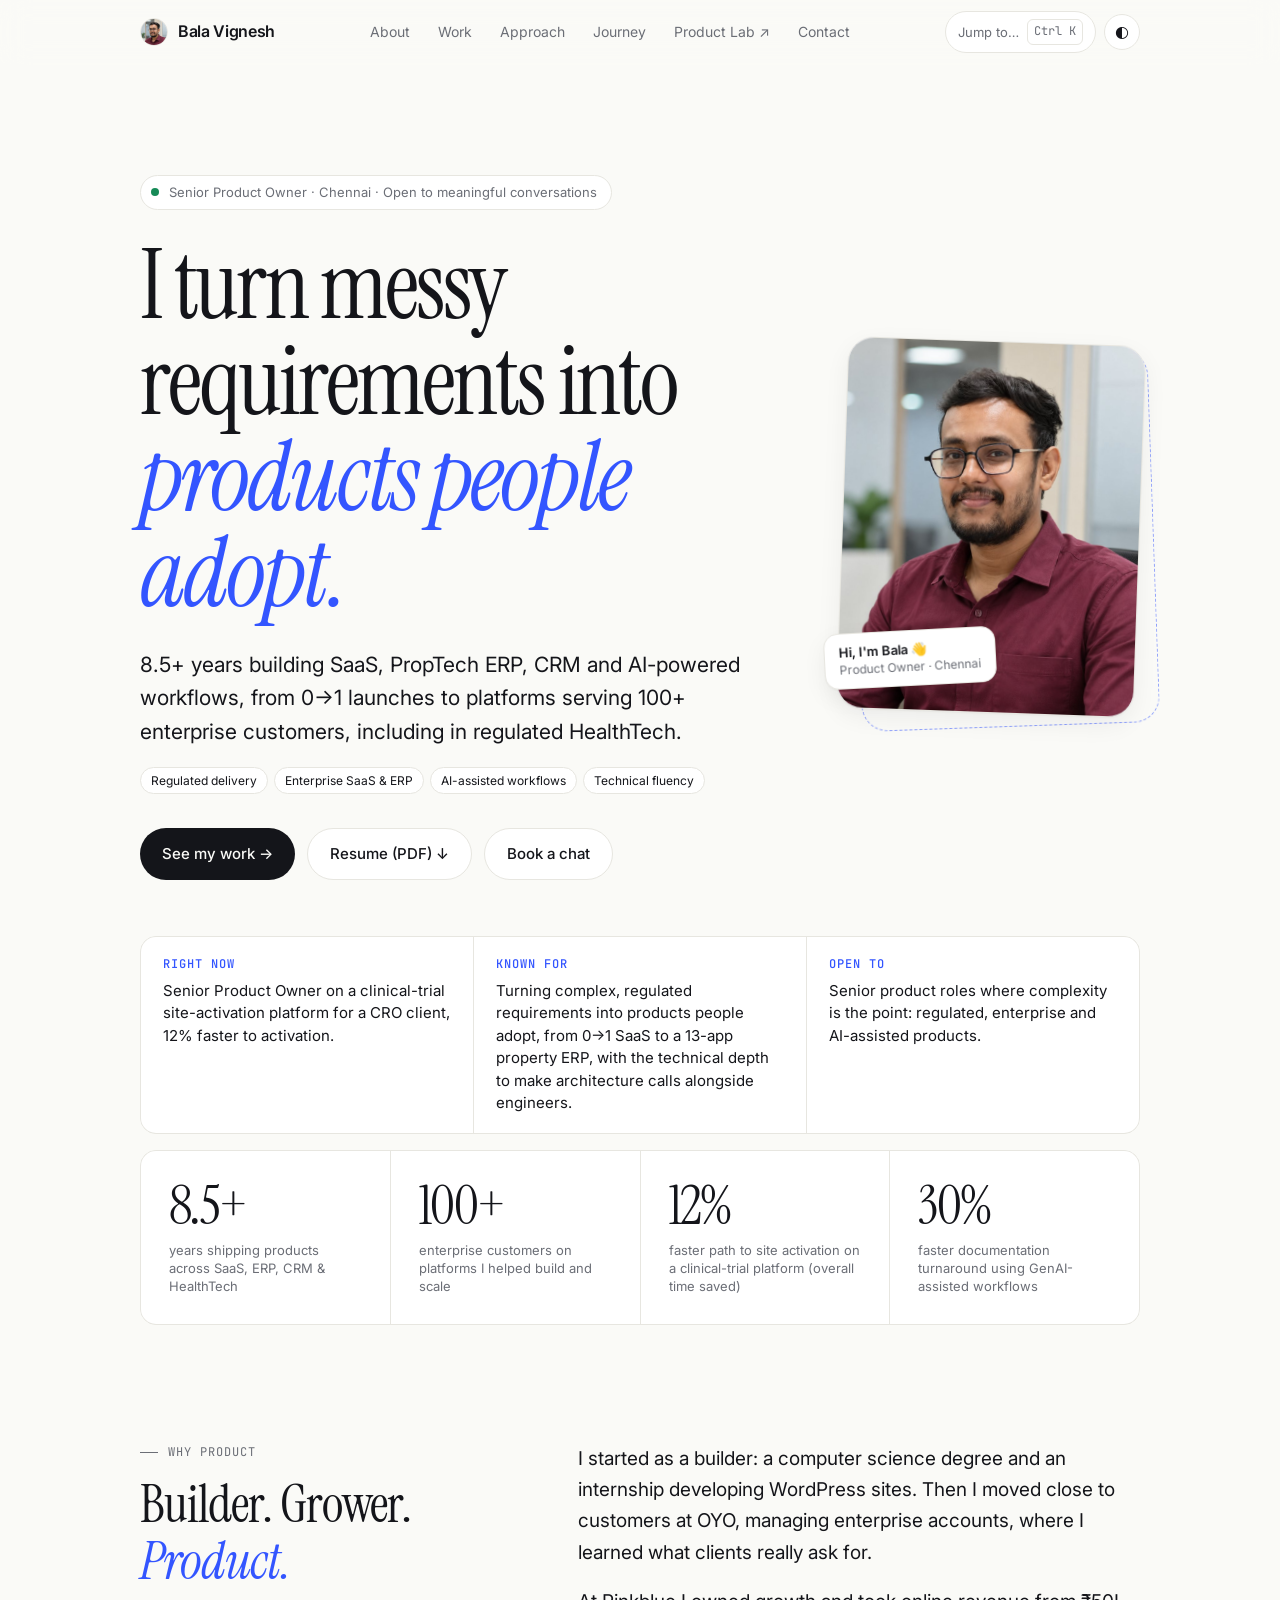
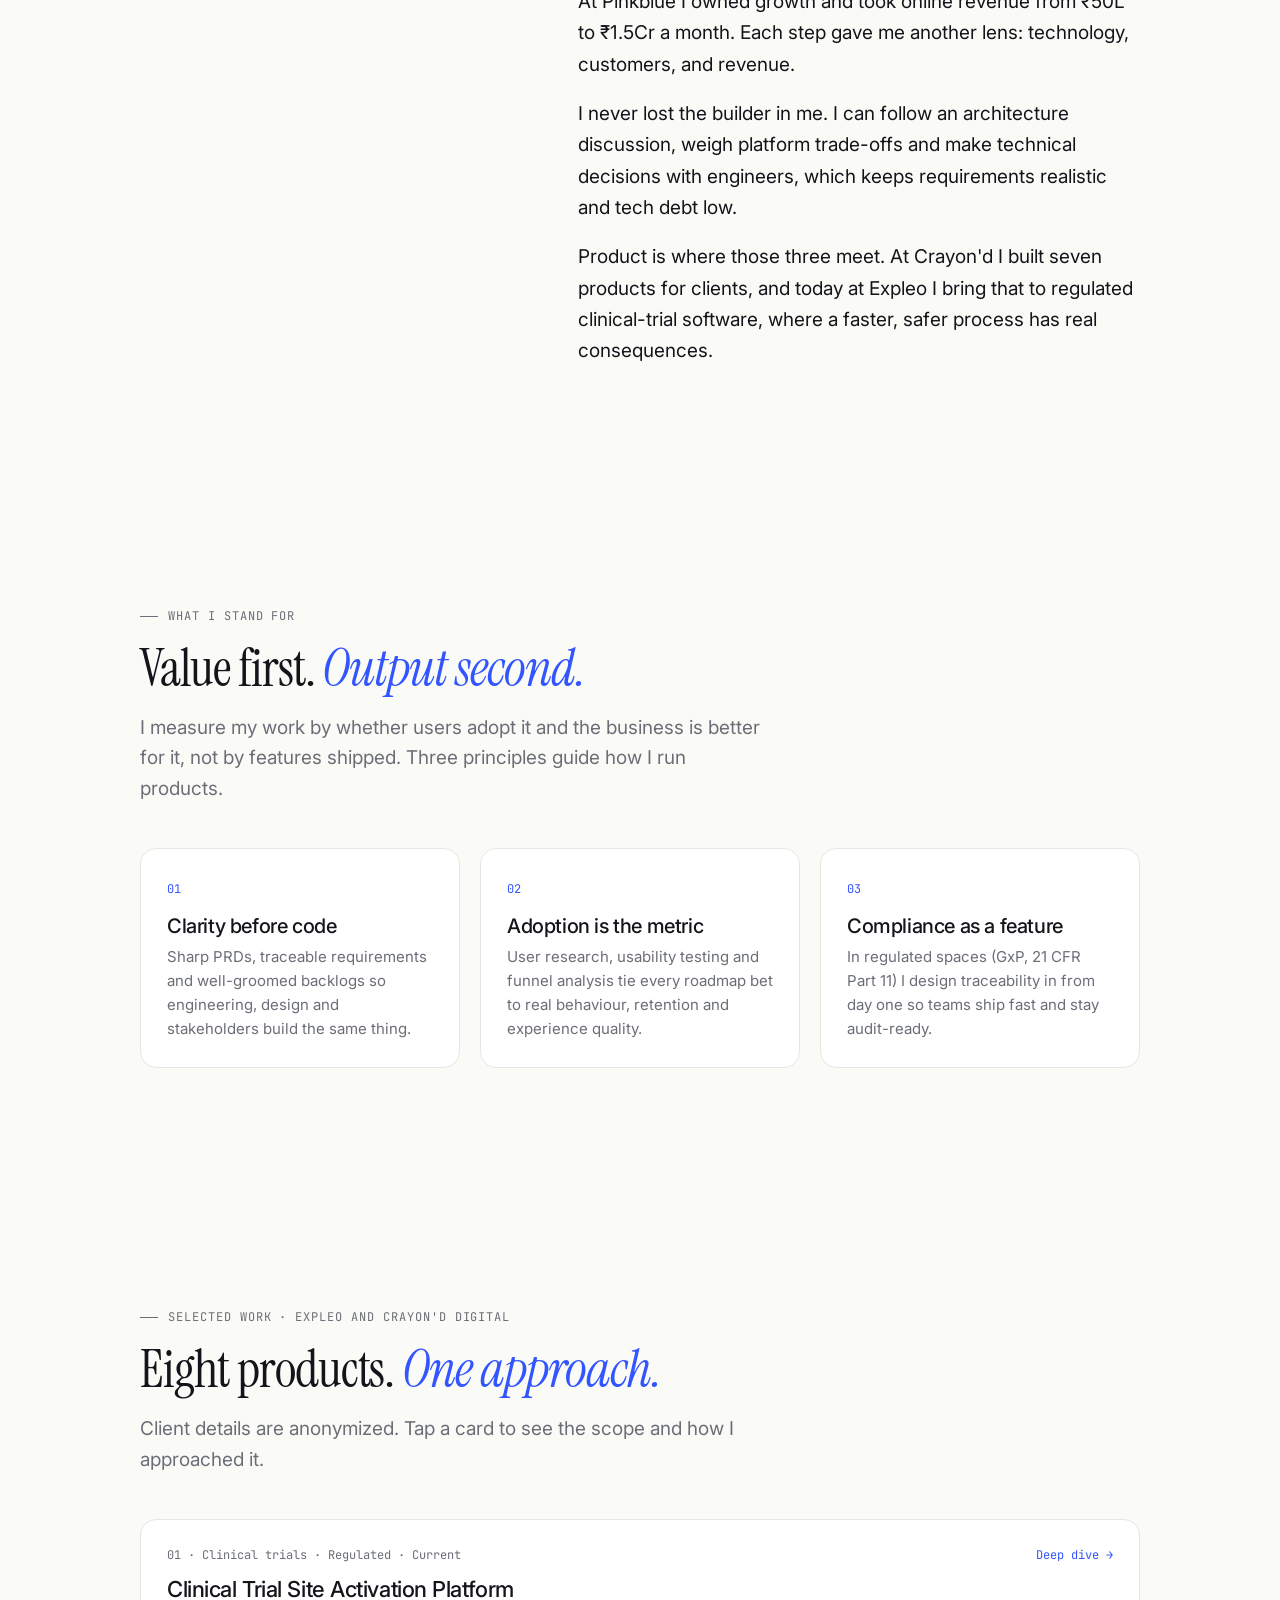
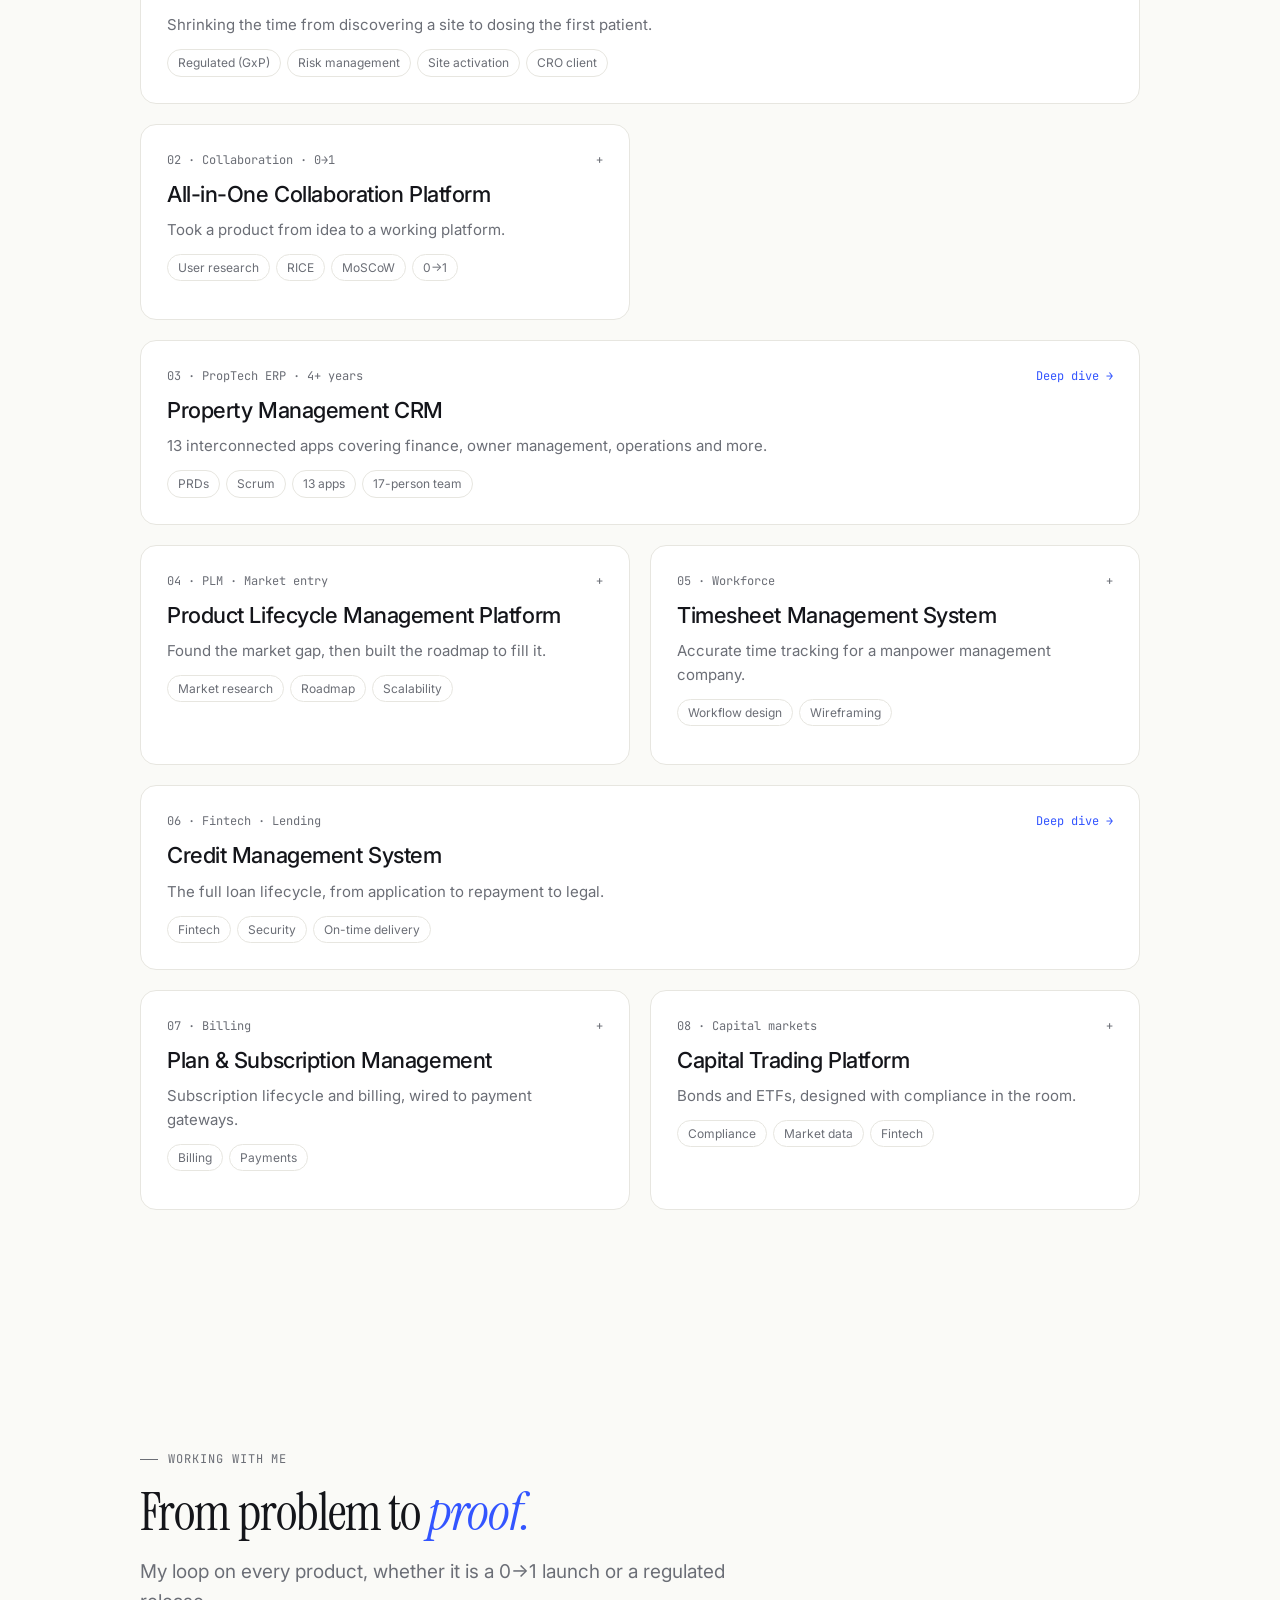
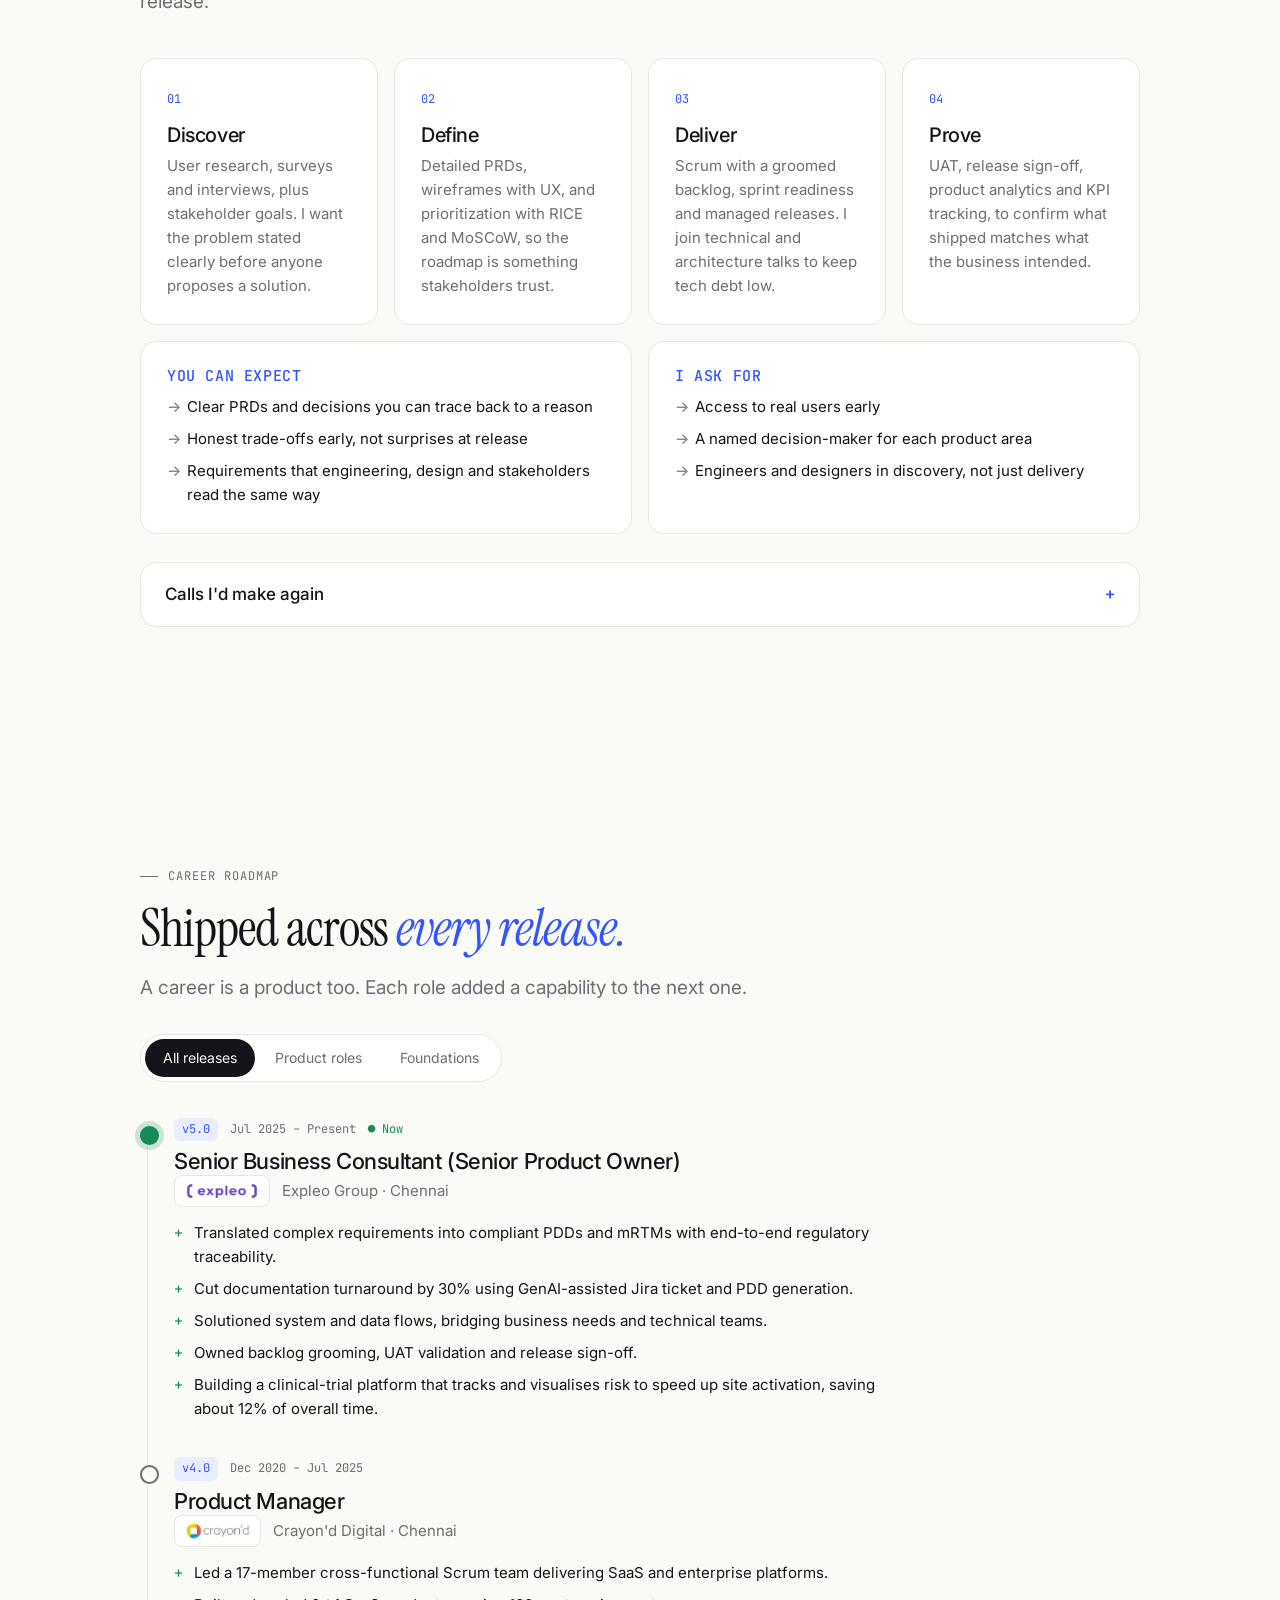
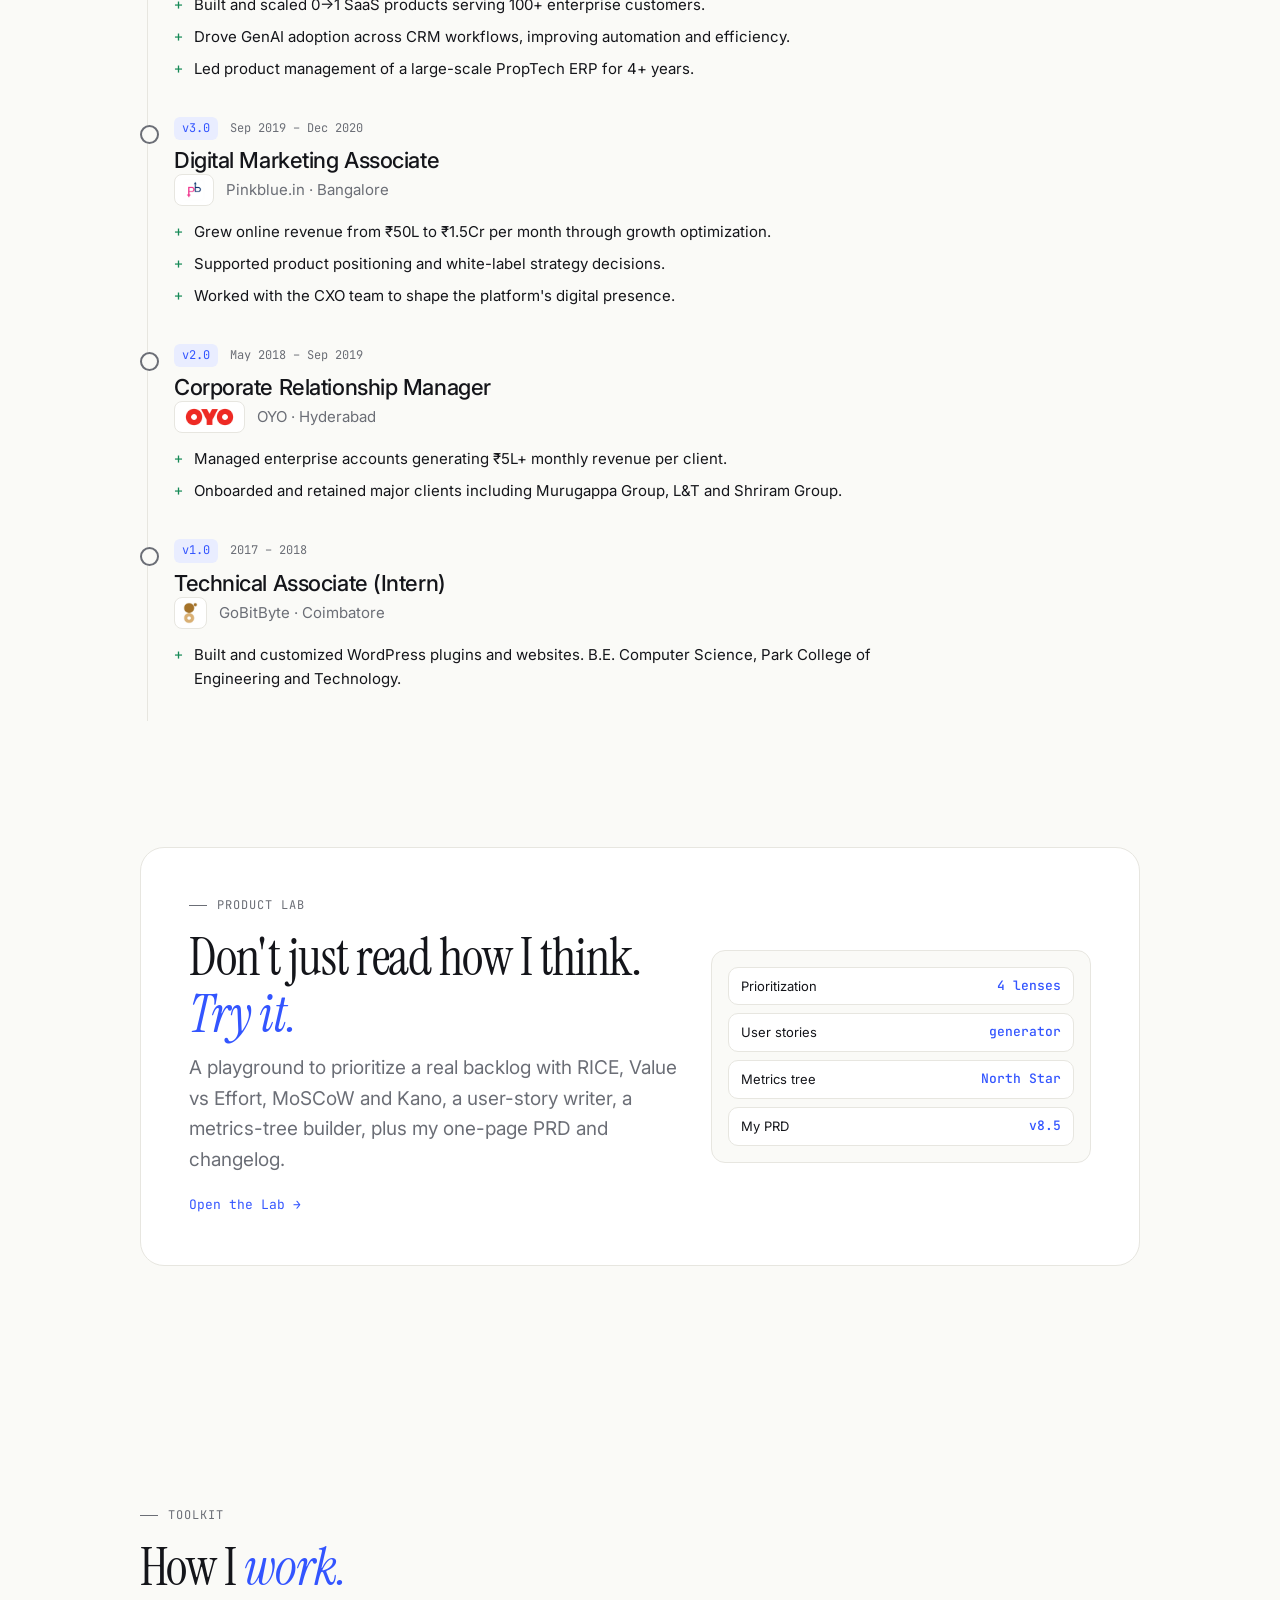
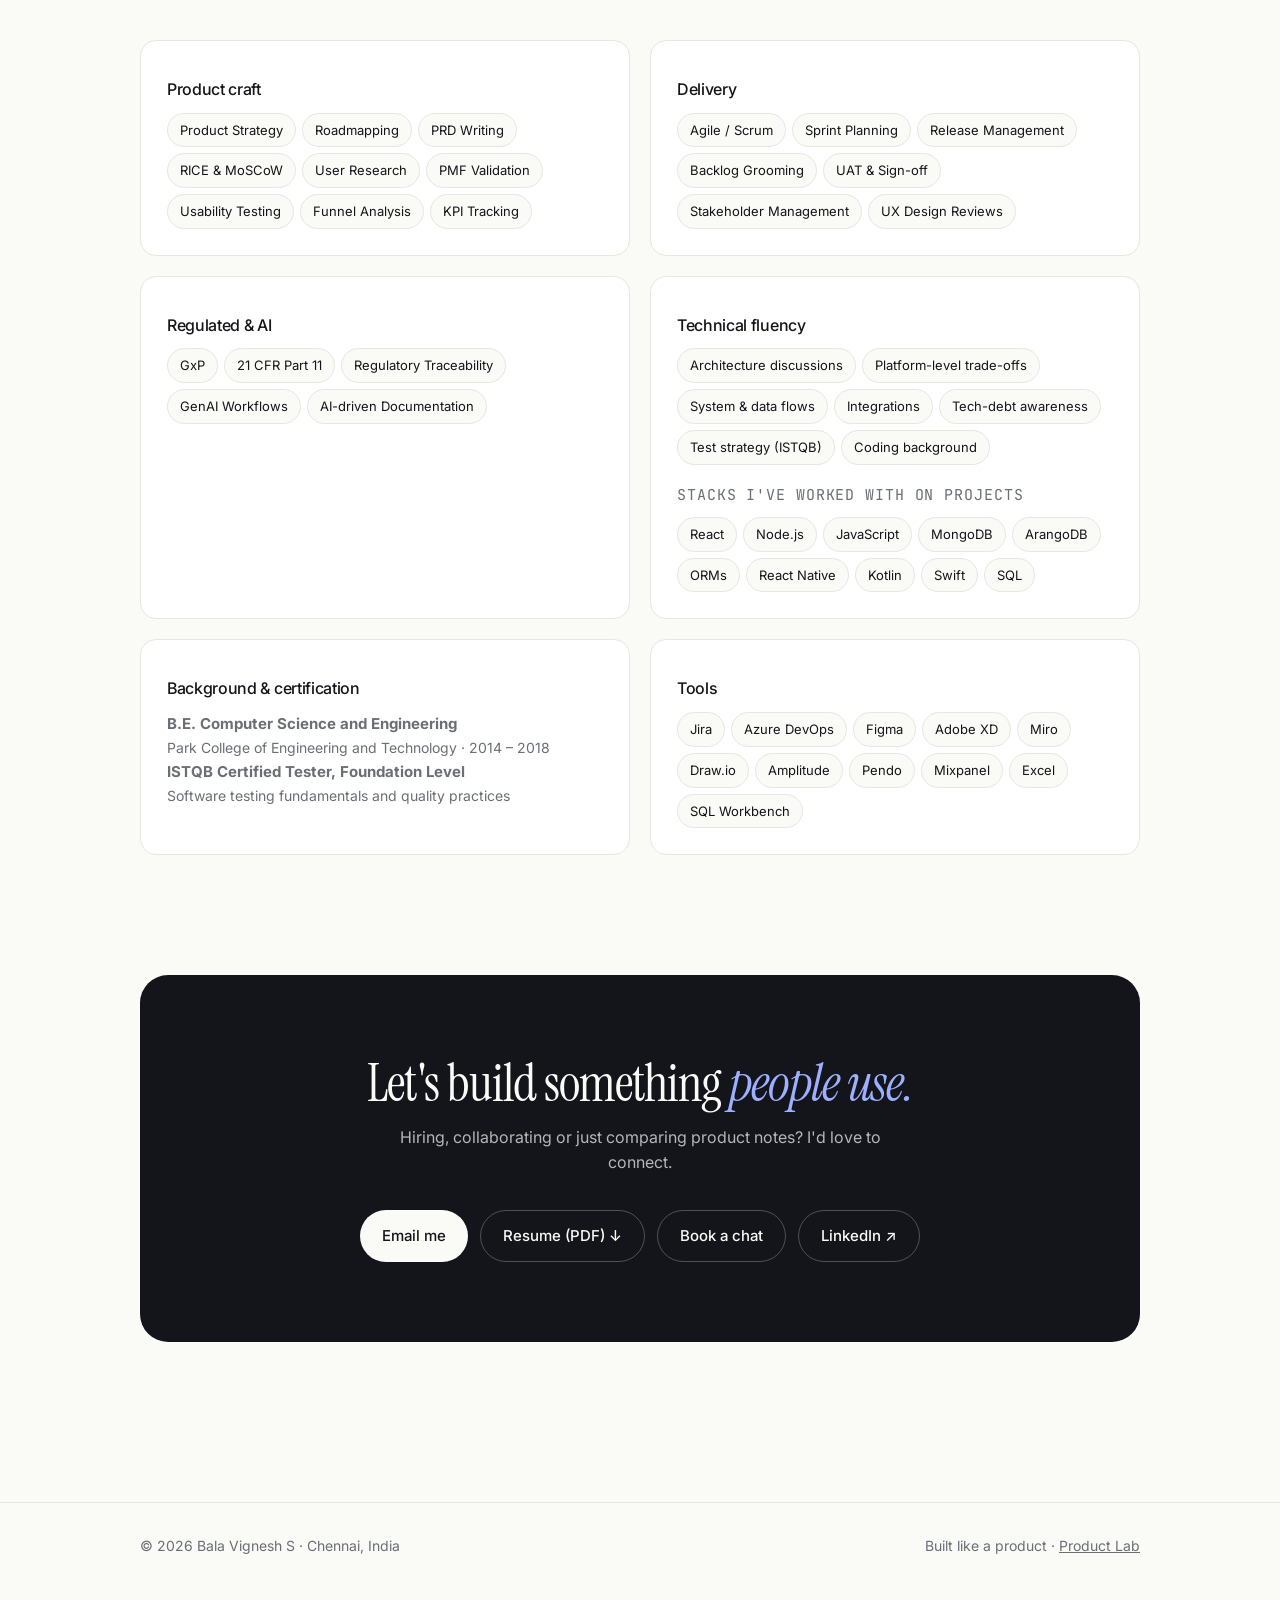
==== commit 41b5dbe3: "Brand identity update Logo of the companies i worked for updated" ====
--- a/index.html
+++ b/index.html
@@ -137,7 +137,7 @@
     <div class="timeline" id="timeline">
       <article class="rel now rv" data-t="product">
         <div class="rel-meta"><span class="ver">v5.0</span><span>Jul 2025 – Present</span><span style="color:var(--good)">● Now</span></div>
-        <h3>Senior Business Consultant (Senior Product Owner)</h3><div class="co">Expleo Group · Chennai</div>
+        <h3>Senior Business Consultant (Senior Product Owner)</h3><div class="co"><img class="co-logo" src="logos/expleo.png" alt="Expleo logo" height="32" loading="lazy"><span>Expleo Group · Chennai</span></div>
         <ul>
           <li>Translated complex requirements into compliant PDDs and mRTMs with end-to-end regulatory traceability.</li>
           <li>Cut documentation turnaround by 30% using GenAI-assisted Jira ticket and PDD generation.</li>
@@ -148,7 +148,7 @@
       </article>
       <article class="rel rv" data-t="product">
         <div class="rel-meta"><span class="ver">v4.0</span><span>Dec 2020 – Jul 2025</span></div>
-        <h3>Product Manager</h3><div class="co">Crayon'd Digital · Chennai</div>
+        <h3>Product Manager</h3><div class="co"><img class="co-logo" src="logos/crayond.png" alt="Crayon'd logo" height="32" loading="lazy"><span>Crayon'd Digital · Chennai</span></div>
         <ul>
           <li>Led a 17-member cross-functional Scrum team delivering SaaS and enterprise platforms.</li>
           <li>Built and scaled 0→1 SaaS products serving 100+ enterprise customers.</li>
@@ -158,7 +158,7 @@
       </article>
       <article class="rel rv" data-t="foundation">
         <div class="rel-meta"><span class="ver">v3.0</span><span>Sep 2019 – Dec 2020</span></div>
-        <h3>Digital Marketing Associate</h3><div class="co">Pinkblue.in · Bangalore</div>
+        <h3>Digital Marketing Associate</h3><div class="co"><img class="co-logo" src="logos/pinkblue.png" alt="Pinkblue logo" height="32" loading="lazy"><span>Pinkblue.in · Bangalore</span></div>
         <ul>
           <li>Grew online revenue from ₹50L to ₹1.5Cr per month through growth optimization.</li>
           <li>Supported product positioning and white-label strategy decisions.</li>
@@ -167,7 +167,7 @@
       </article>
       <article class="rel rv" data-t="foundation">
         <div class="rel-meta"><span class="ver">v2.0</span><span>May 2018 – Sep 2019</span></div>
-        <h3>Corporate Relationship Manager</h3><div class="co">OYO · Hyderabad</div>
+        <h3>Corporate Relationship Manager</h3><div class="co"><img class="co-logo" src="logos/oyo.png" alt="OYO logo" height="32" loading="lazy"><span>OYO · Hyderabad</span></div>
         <ul>
           <li>Managed enterprise accounts generating ₹5L+ monthly revenue per client.</li>
           <li>Onboarded and retained major clients including Murugappa Group, L&amp;T and Shriram Group.</li>
@@ -175,7 +175,7 @@
       </article>
       <article class="rel rv" data-t="foundation">
         <div class="rel-meta"><span class="ver">v1.0</span><span>2017 – 2018</span></div>
-        <h3>Technical Associate (Intern)</h3><div class="co">GoBitByte · Coimbatore</div>
+        <h3>Technical Associate (Intern)</h3><div class="co"><img class="co-logo" src="logos/gobitbyte.png" alt="GoBitByte logo" height="32" loading="lazy"><span>GoBitByte · Coimbatore</span></div>
         <ul>
           <li>Built and customized WordPress plugins and websites. B.E. Computer Science, Park College of Engineering and Technology.</li>
         </ul>
--- a/styles.css
+++ b/styles.css
@@ -107,7 +107,8 @@
 .rel-meta{display:flex;gap:12px;align-items:center;flex-wrap:wrap;font-family:var(--mono);font-size:12px;color:var(--muted)}
 .ver{background:var(--accent-soft);color:var(--accent);padding:2px 8px;border-radius:6px}
 .rel h3{font-size:22px;margin:8px 0 2px}
-.rel .co{color:var(--muted);font-size:15px;margin-bottom:12px}
+.rel .co{color:var(--muted);font-size:15px;margin-bottom:14px;display:flex;align-items:center;gap:12px;flex-wrap:wrap}
+.co-logo{height:32px;width:auto;max-width:110px;object-fit:contain;background:#fff;border:1px solid var(--line);border-radius:8px;padding:4px 8px}
 .rel ul{list-style:none;display:grid;gap:8px;max-width:720px}
 .rel li{padding-left:20px;position:relative;font-size:15px}
 .rel li::before{content:"+";position:absolute;left:0;color:var(--good);font-family:var(--mono)}
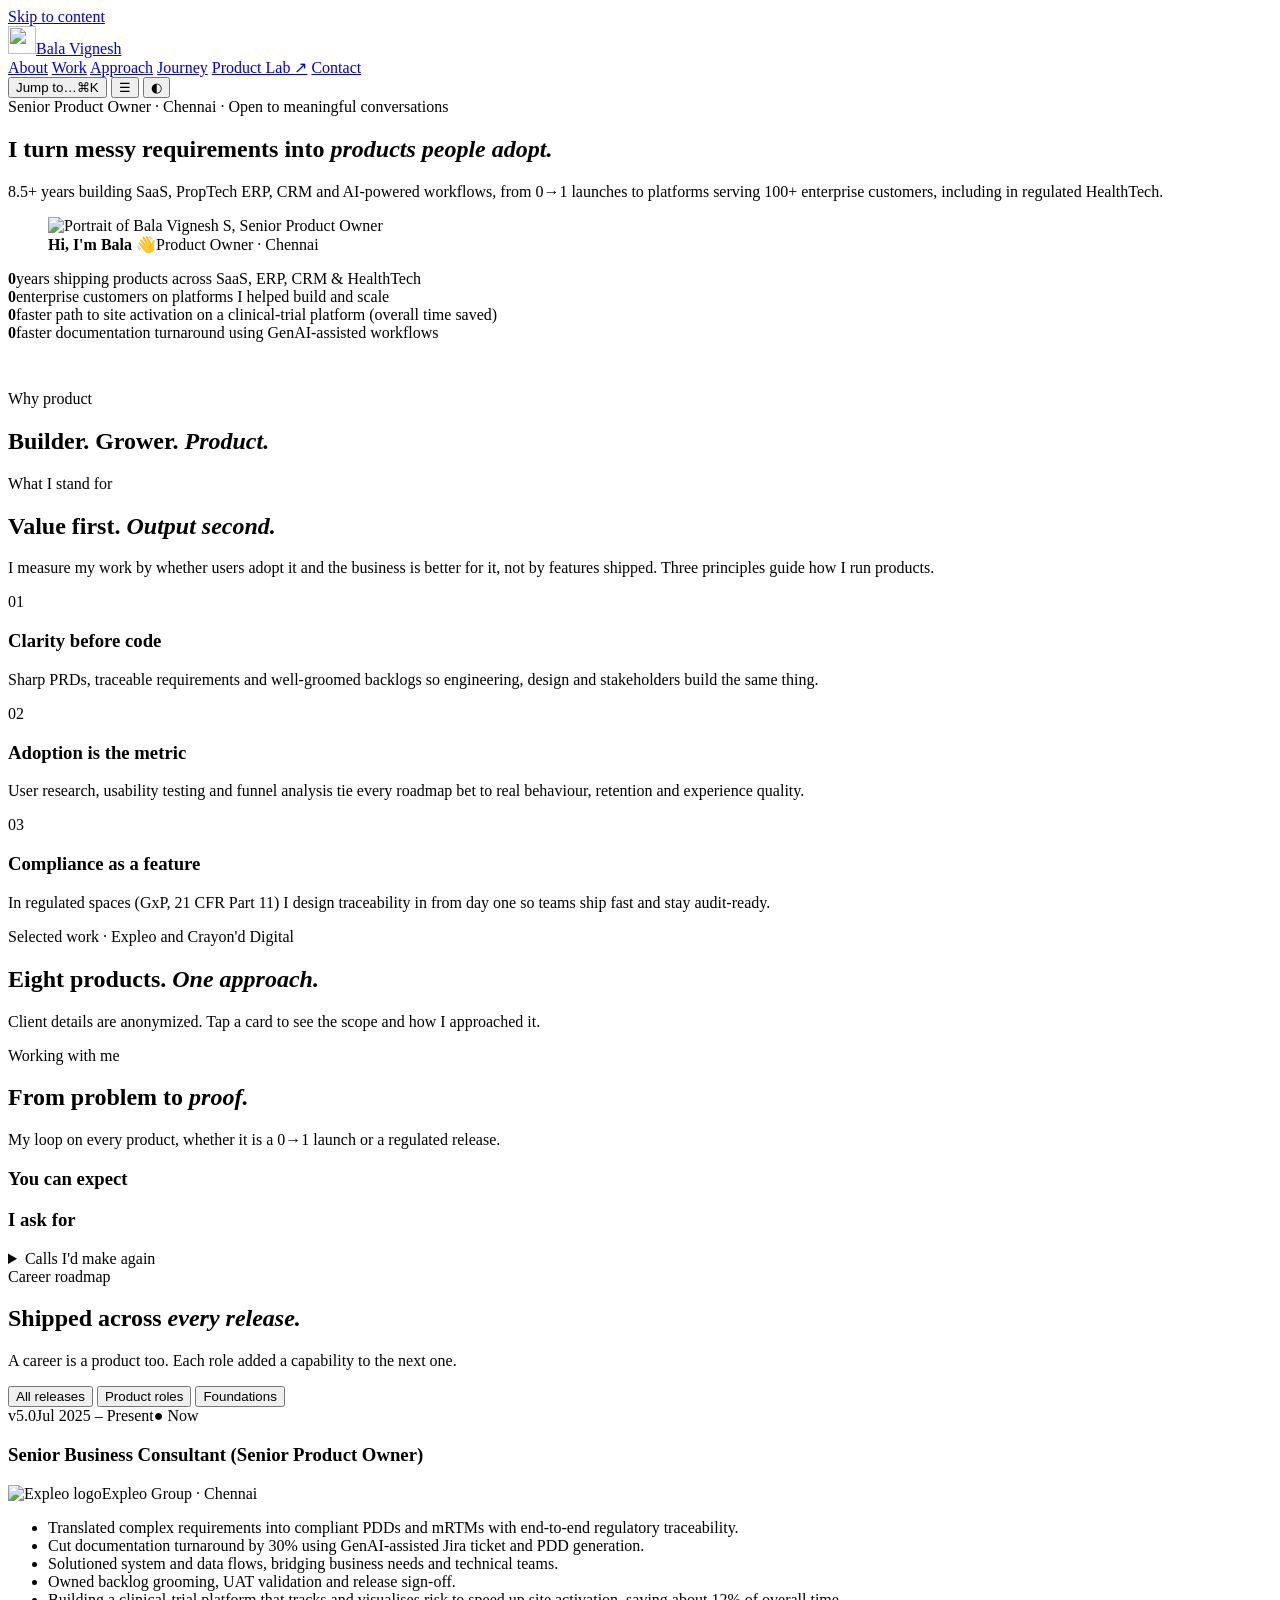
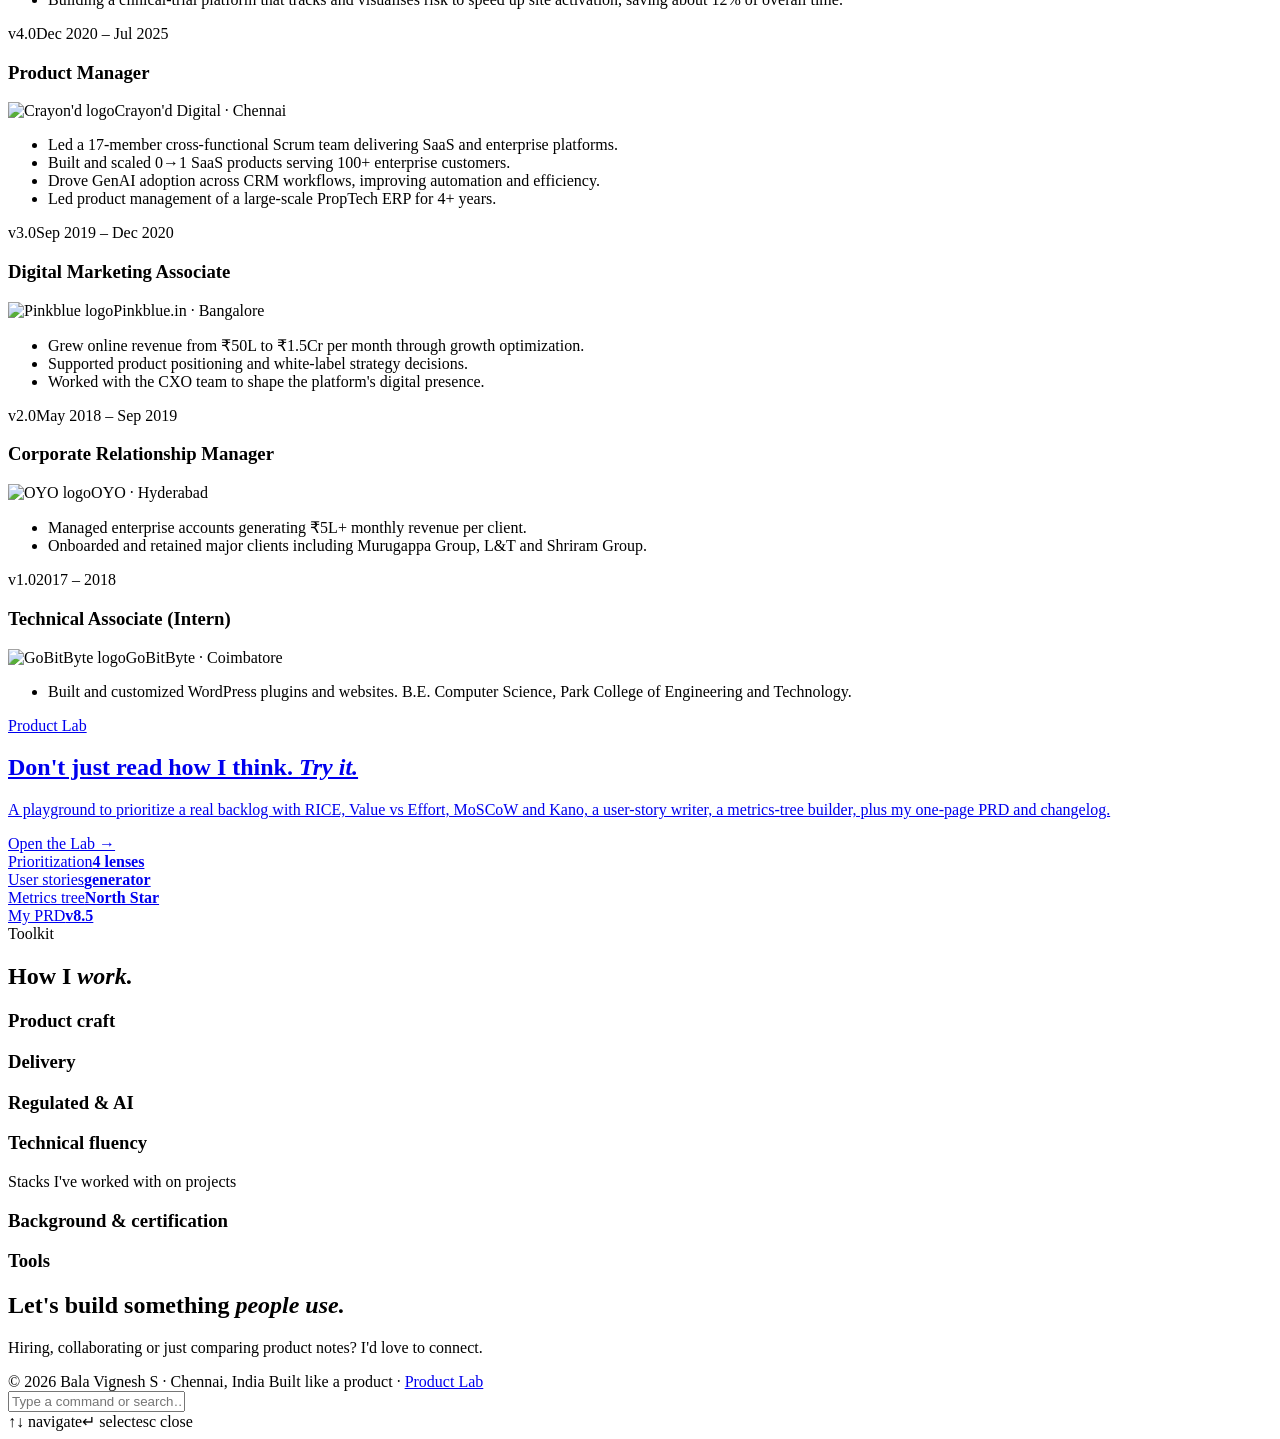
==== commit f27da4fc: "Updated the versioning mechanism Always loads the latest version to the user" ====
--- a/index.html
+++ b/index.html
@@ -2,6 +2,7 @@
 <html lang="en">
 <head>
 <meta charset="utf-8">
+<meta name="site-version" content="202610101326">
 <meta name="viewport" content="width=device-width, initial-scale=1, viewport-fit=cover">
 <title>Bala Vignesh S — Senior Product Owner</title>
 <meta name="description" content="Senior Product Owner with 8.5+ years building SaaS, PropTech ERP, CRM and AI-powered workflows. 0→1 launches, 100+ enterprise customers.">
@@ -14,12 +15,12 @@
 <meta property="og:image:height" content="630">
 <meta name="twitter:image" content="og.jpg">
 <meta name="twitter:card" content="summary_large_image">
-<link rel="icon" type="image/jpeg" href="favicon.jpg">
-<link rel="apple-touch-icon" href="apple-touch-icon.png">
+<link rel="icon" type="image/jpeg" href="favicon.jp?v=202610101326">
+<link rel="apple-touch-icon" href="apple-touch-icon.pn?v=202610101326">
 <link rel="preconnect" href="https://fonts.googleapis.com">
 <link rel="preconnect" href="https://fonts.gstatic.com" crossorigin>
 <link href="https://fonts.googleapis.com/css2?family=Inter:wght@400;500;600&family=Instrument+Serif:ital@0;1&family=JetBrains+Mono:wght@400;500&display=swap" rel="stylesheet">
-<link rel="stylesheet" href="styles.css">
+<link rel="stylesheet" href="styles.cs?v=202610101326">
 <script type="application/ld+json">{"@context":"https://schema.org","@type":"Person","name":"Bala Vignesh S","jobTitle":"Senior Product Owner","image":"headshot.jpg","address":{"@type":"PostalAddress","addressLocality":"Chennai","addressCountry":"IN"},"sameAs":["https://www.linkedin.com/in/bala-vignesh-742b55106/"],"hasCredential":{"@type":"EducationalOccupationalCredential","name":"ISTQB Certified Tester, Foundation Level"},"knowsAbout":["React","Node.js","MongoDB","ArangoDB","React Native","Kotlin","Swift","Product management","SaaS","PropTech ERP","CRM","Regulated software (GxP, 21 CFR Part 11)","GenAI workflows","Clinical trial software"]}</script>
 </head>
 <body>
@@ -28,7 +29,7 @@
 
 <nav id="nav">
   <div class="wrap nav-in">
-    <a href="#top" class="logo" aria-label="Home"><img class="avatar" src="favicon.jpg" alt="" width="28" height="28"><span>Bala Vignesh</span></a>
+    <a href="#top" class="logo" aria-label="Home"><img class="avatar" src="favicon.jp?v=202610101326" alt="" width="28" height="28"><span>Bala Vignesh</span></a>
     <div class="links" id="links">
       <a href="#story">About</a>
       <a href="#work">Work</a>
@@ -61,7 +62,7 @@
     <div class="cta rv" data-cta="hero"></div>
     </div>
     <figure class="portrait rv" id="portrait">
-      <div class="frame"><img src="headshot.jpg" alt="Portrait of Bala Vignesh S, Senior Product Owner" width="900" height="1200" fetchpriority="high"></div>
+      <div class="frame"><img src="headshot.jp?v=202610101326" alt="Portrait of Bala Vignesh S, Senior Product Owner" width="900" height="1200" fetchpriority="high"></div>
       <figcaption class="badge"><b>Hi, I'm Bala 👋</b><span>Product Owner · Chennai</span></figcaption>
     </figure>
     </div>
@@ -137,7 +138,7 @@
     <div class="timeline" id="timeline">
       <article class="rel now rv" data-t="product">
         <div class="rel-meta"><span class="ver">v5.0</span><span>Jul 2025 – Present</span><span style="color:var(--good)">● Now</span></div>
-        <h3>Senior Business Consultant (Senior Product Owner)</h3><div class="co"><img class="co-logo" src="logos/expleo.png" alt="Expleo logo" height="32" loading="lazy"><span>Expleo Group · Chennai</span></div>
+        <h3>Senior Business Consultant (Senior Product Owner)</h3><div class="co"><img class="co-logo" src="logos/expleo.pn?v=202610101326" alt="Expleo logo" height="32" loading="lazy"><span>Expleo Group · Chennai</span></div>
         <ul>
           <li>Translated complex requirements into compliant PDDs and mRTMs with end-to-end regulatory traceability.</li>
           <li>Cut documentation turnaround by 30% using GenAI-assisted Jira ticket and PDD generation.</li>
@@ -148,7 +149,7 @@
       </article>
       <article class="rel rv" data-t="product">
         <div class="rel-meta"><span class="ver">v4.0</span><span>Dec 2020 – Jul 2025</span></div>
-        <h3>Product Manager</h3><div class="co"><img class="co-logo" src="logos/crayond.png" alt="Crayon'd logo" height="32" loading="lazy"><span>Crayon'd Digital · Chennai</span></div>
+        <h3>Product Manager</h3><div class="co"><img class="co-logo" src="logos/crayond.pn?v=202610101326" alt="Crayon'd logo" height="32" loading="lazy"><span>Crayon'd Digital · Chennai</span></div>
         <ul>
           <li>Led a 17-member cross-functional Scrum team delivering SaaS and enterprise platforms.</li>
           <li>Built and scaled 0→1 SaaS products serving 100+ enterprise customers.</li>
@@ -158,7 +159,7 @@
       </article>
       <article class="rel rv" data-t="foundation">
         <div class="rel-meta"><span class="ver">v3.0</span><span>Sep 2019 – Dec 2020</span></div>
-        <h3>Digital Marketing Associate</h3><div class="co"><img class="co-logo" src="logos/pinkblue.png" alt="Pinkblue logo" height="32" loading="lazy"><span>Pinkblue.in · Bangalore</span></div>
+        <h3>Digital Marketing Associate</h3><div class="co"><img class="co-logo" src="logos/pinkblue.pn?v=202610101326" alt="Pinkblue logo" height="32" loading="lazy"><span>Pinkblue.in · Bangalore</span></div>
         <ul>
           <li>Grew online revenue from ₹50L to ₹1.5Cr per month through growth optimization.</li>
           <li>Supported product positioning and white-label strategy decisions.</li>
@@ -167,7 +168,7 @@
       </article>
       <article class="rel rv" data-t="foundation">
         <div class="rel-meta"><span class="ver">v2.0</span><span>May 2018 – Sep 2019</span></div>
-        <h3>Corporate Relationship Manager</h3><div class="co"><img class="co-logo" src="logos/oyo.png" alt="OYO logo" height="32" loading="lazy"><span>OYO · Hyderabad</span></div>
+        <h3>Corporate Relationship Manager</h3><div class="co"><img class="co-logo" src="logos/oyo.pn?v=202610101326" alt="OYO logo" height="32" loading="lazy"><span>OYO · Hyderabad</span></div>
         <ul>
           <li>Managed enterprise accounts generating ₹5L+ monthly revenue per client.</li>
           <li>Onboarded and retained major clients including Murugappa Group, L&amp;T and Shriram Group.</li>
@@ -175,7 +176,7 @@
       </article>
       <article class="rel rv" data-t="foundation">
         <div class="rel-meta"><span class="ver">v1.0</span><span>2017 – 2018</span></div>
-        <h3>Technical Associate (Intern)</h3><div class="co"><img class="co-logo" src="logos/gobitbyte.png" alt="GoBitByte logo" height="32" loading="lazy"><span>GoBitByte · Coimbatore</span></div>
+        <h3>Technical Associate (Intern)</h3><div class="co"><img class="co-logo" src="logos/gobitbyte.pn?v=202610101326" alt="GoBitByte logo" height="32" loading="lazy"><span>GoBitByte · Coimbatore</span></div>
         <ul>
           <li>Built and customized WordPress plugins and websites. B.E. Computer Science, Park College of Engineering and Technology.</li>
         </ul>
@@ -257,7 +258,7 @@
 </div>
 <div id="toast" role="status"></div>
 
-<script src="content.js"></script>
-<script src="app.js"></script>
+<script src="content.j?v=202610101326"></script>
+<script src="app.j?v=202610101326"></script>
 </body>
 </html>
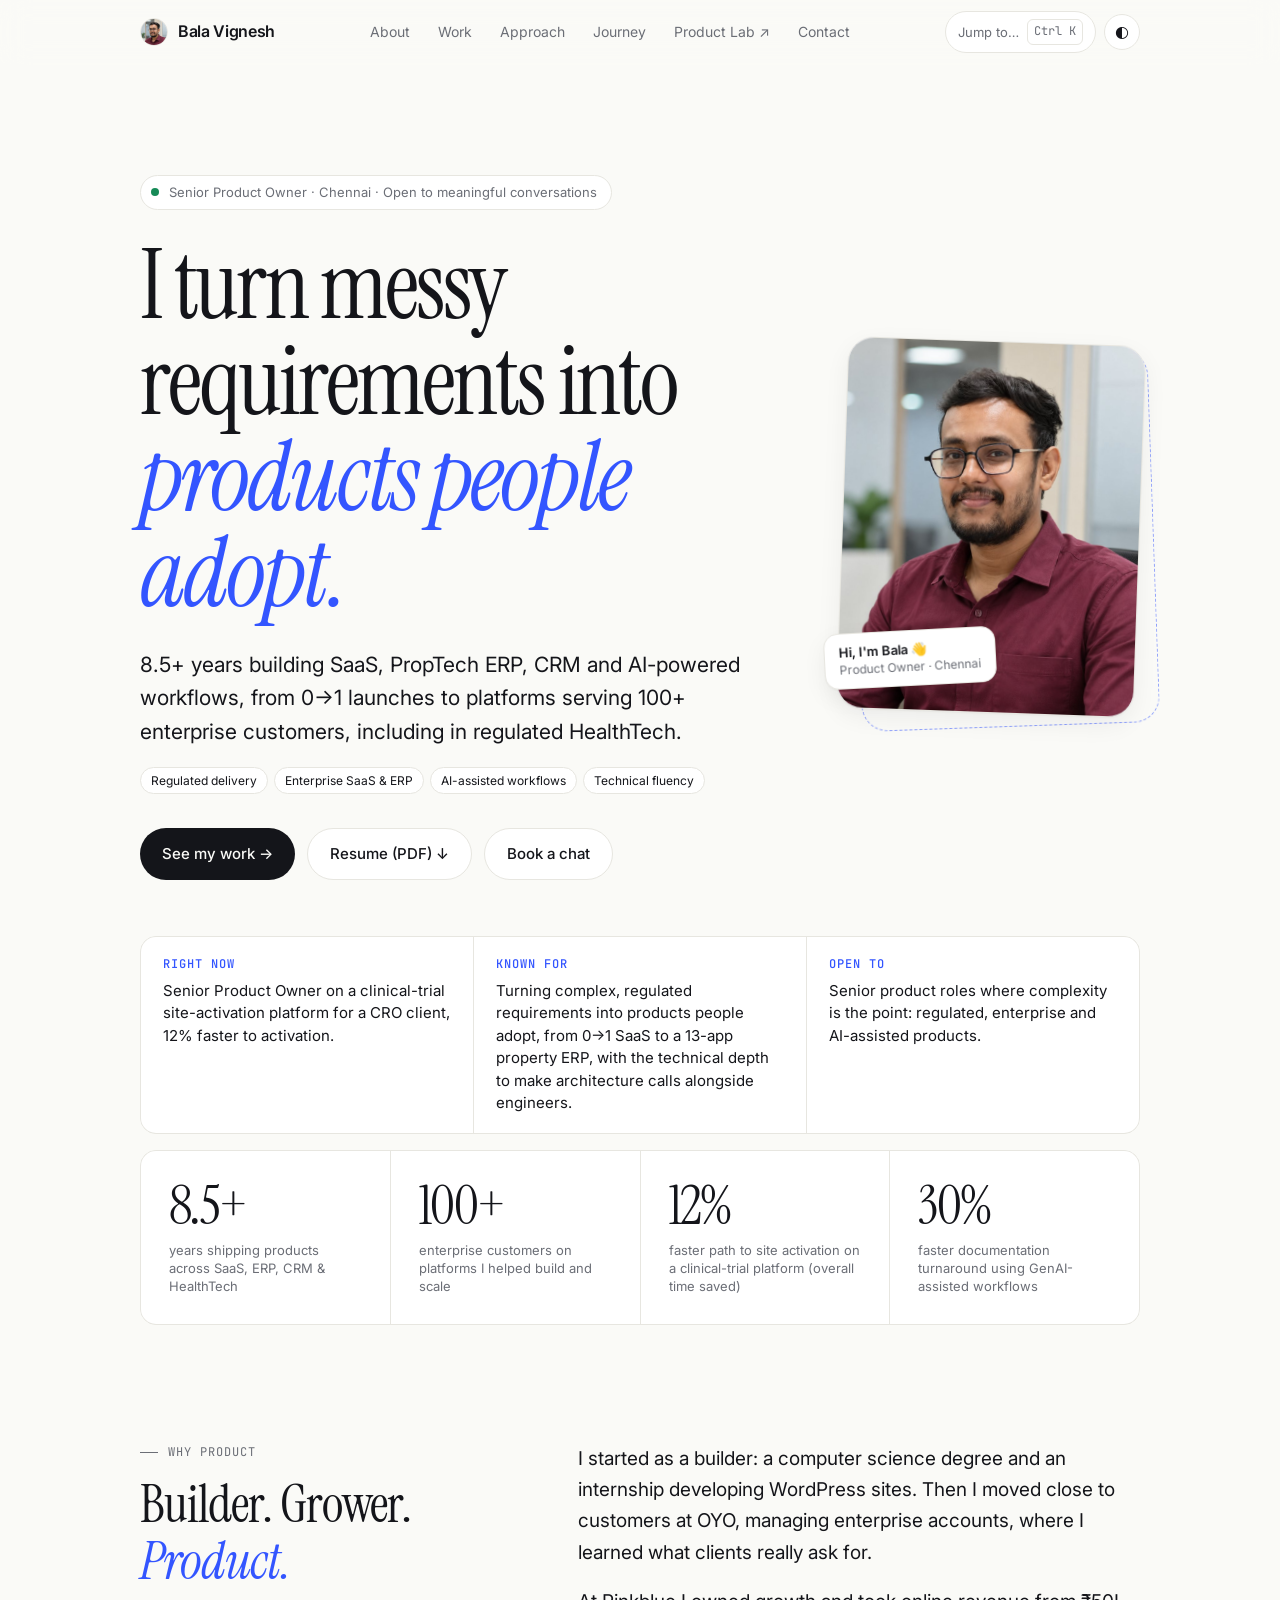
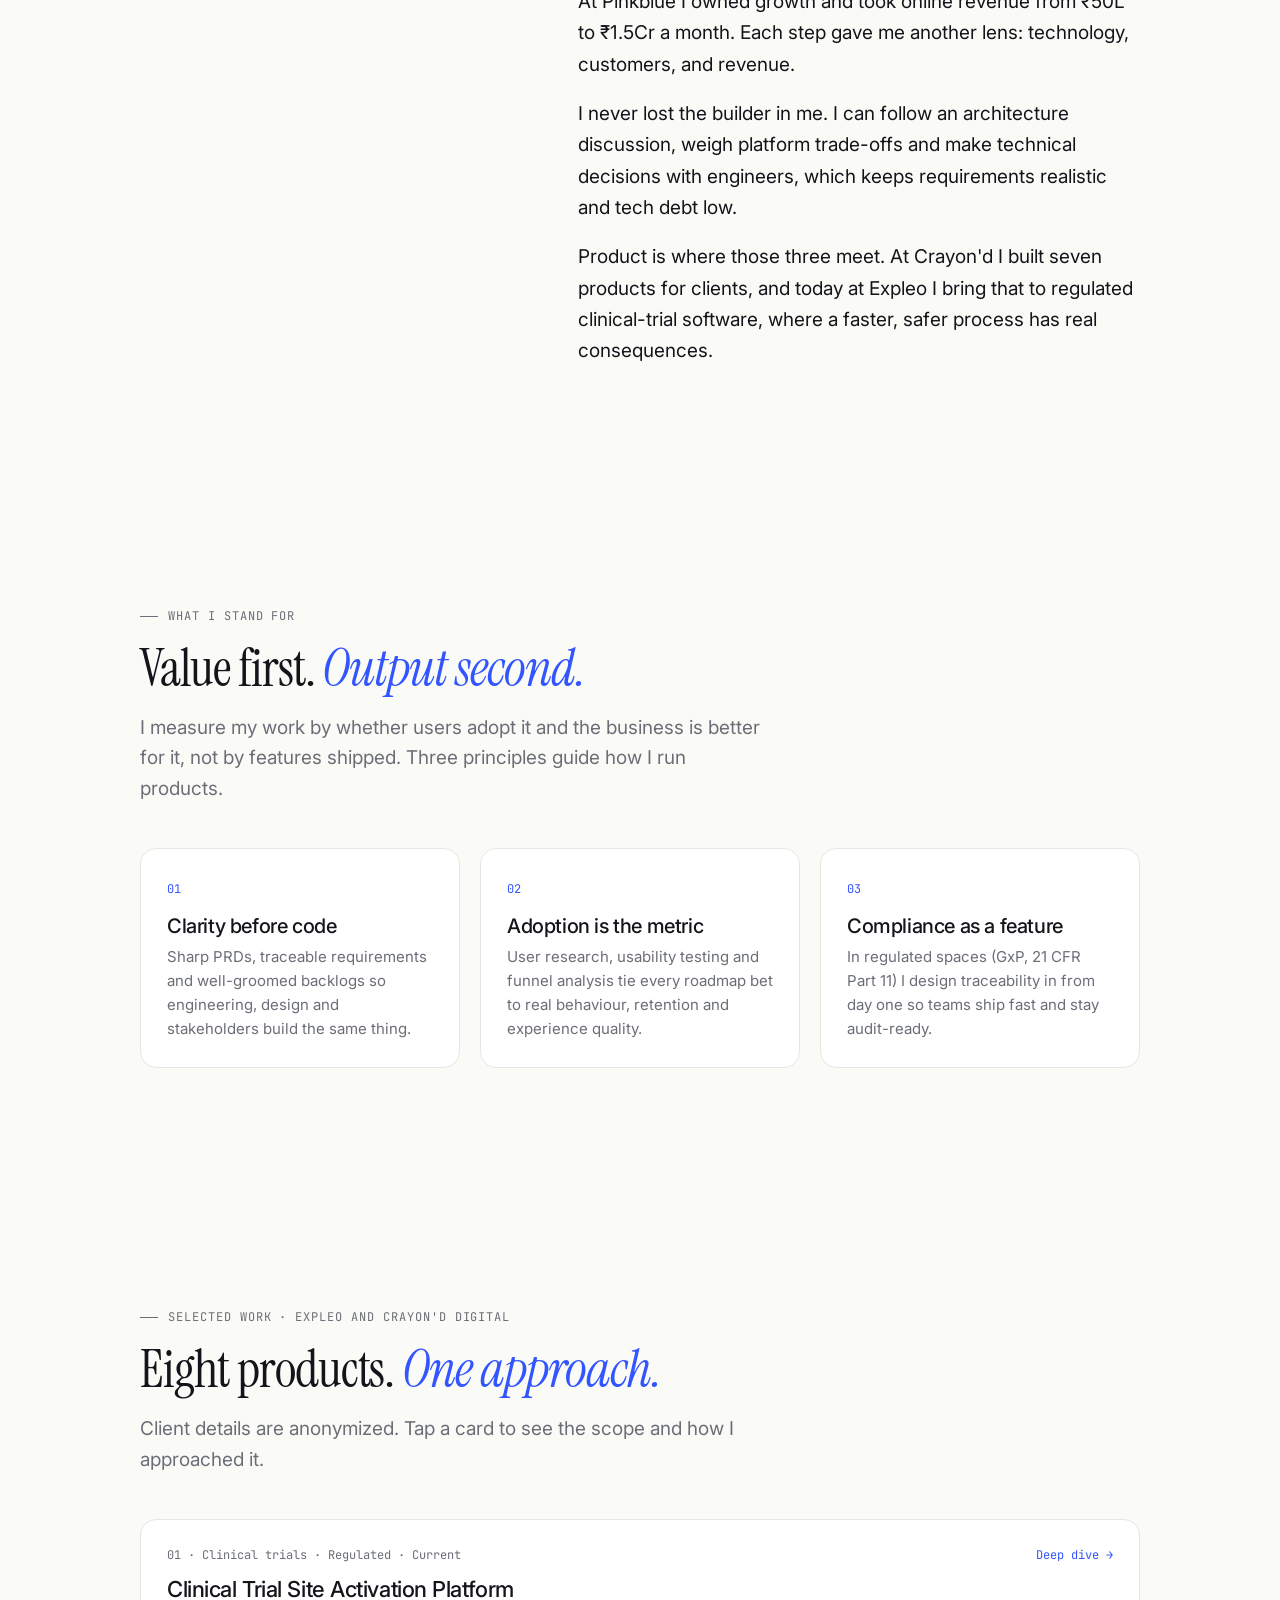
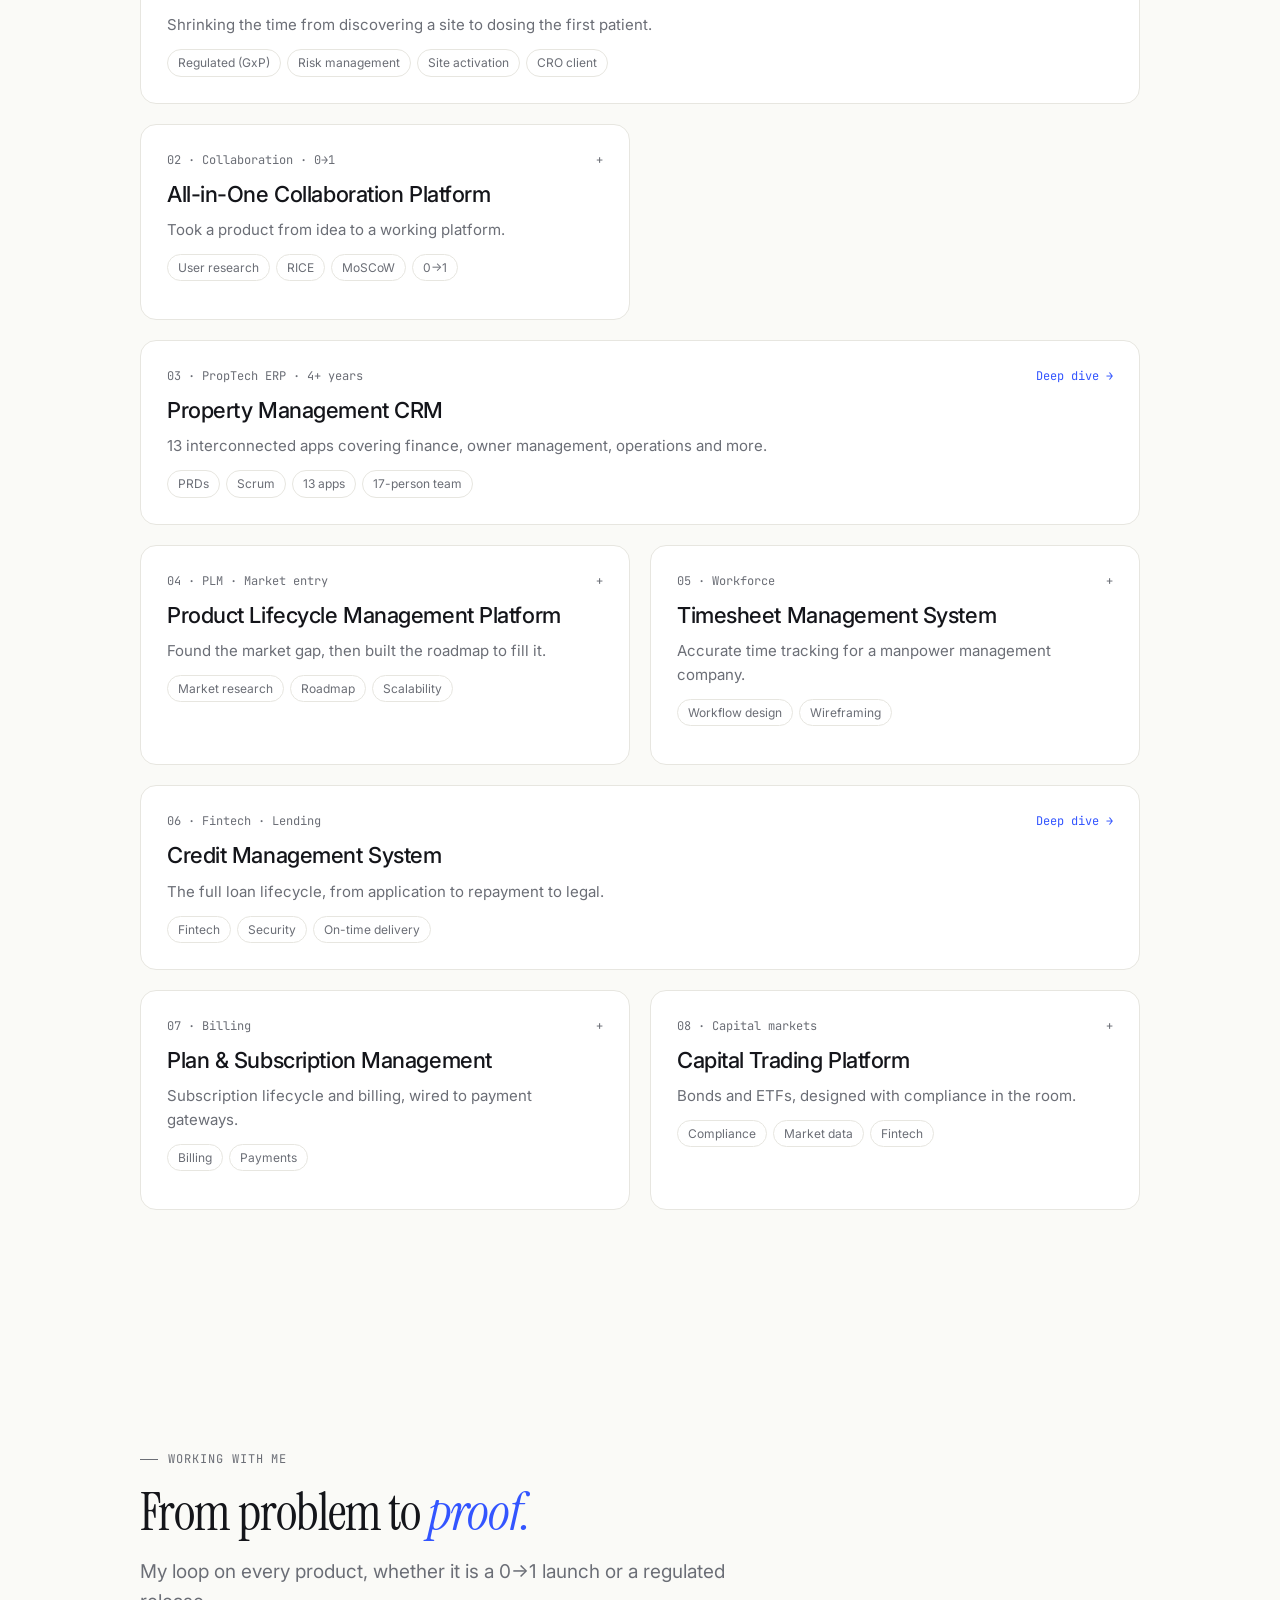
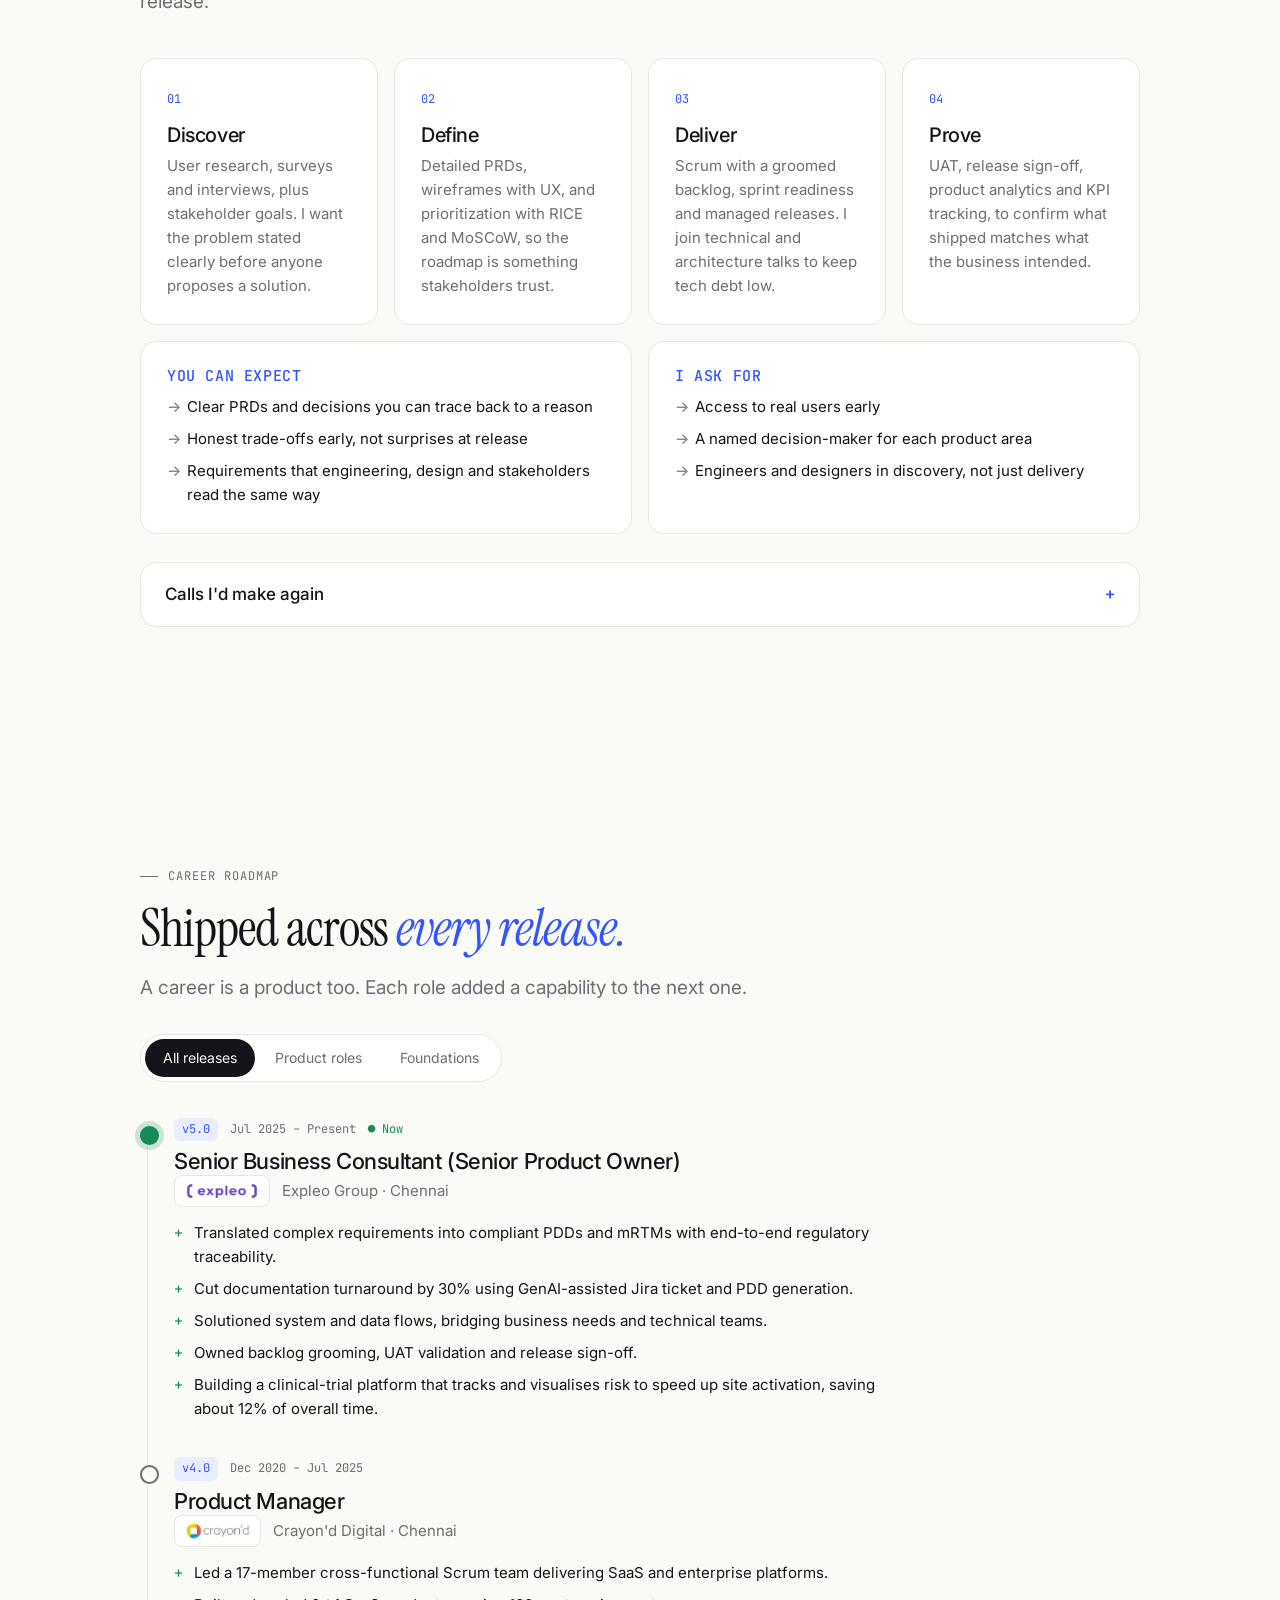
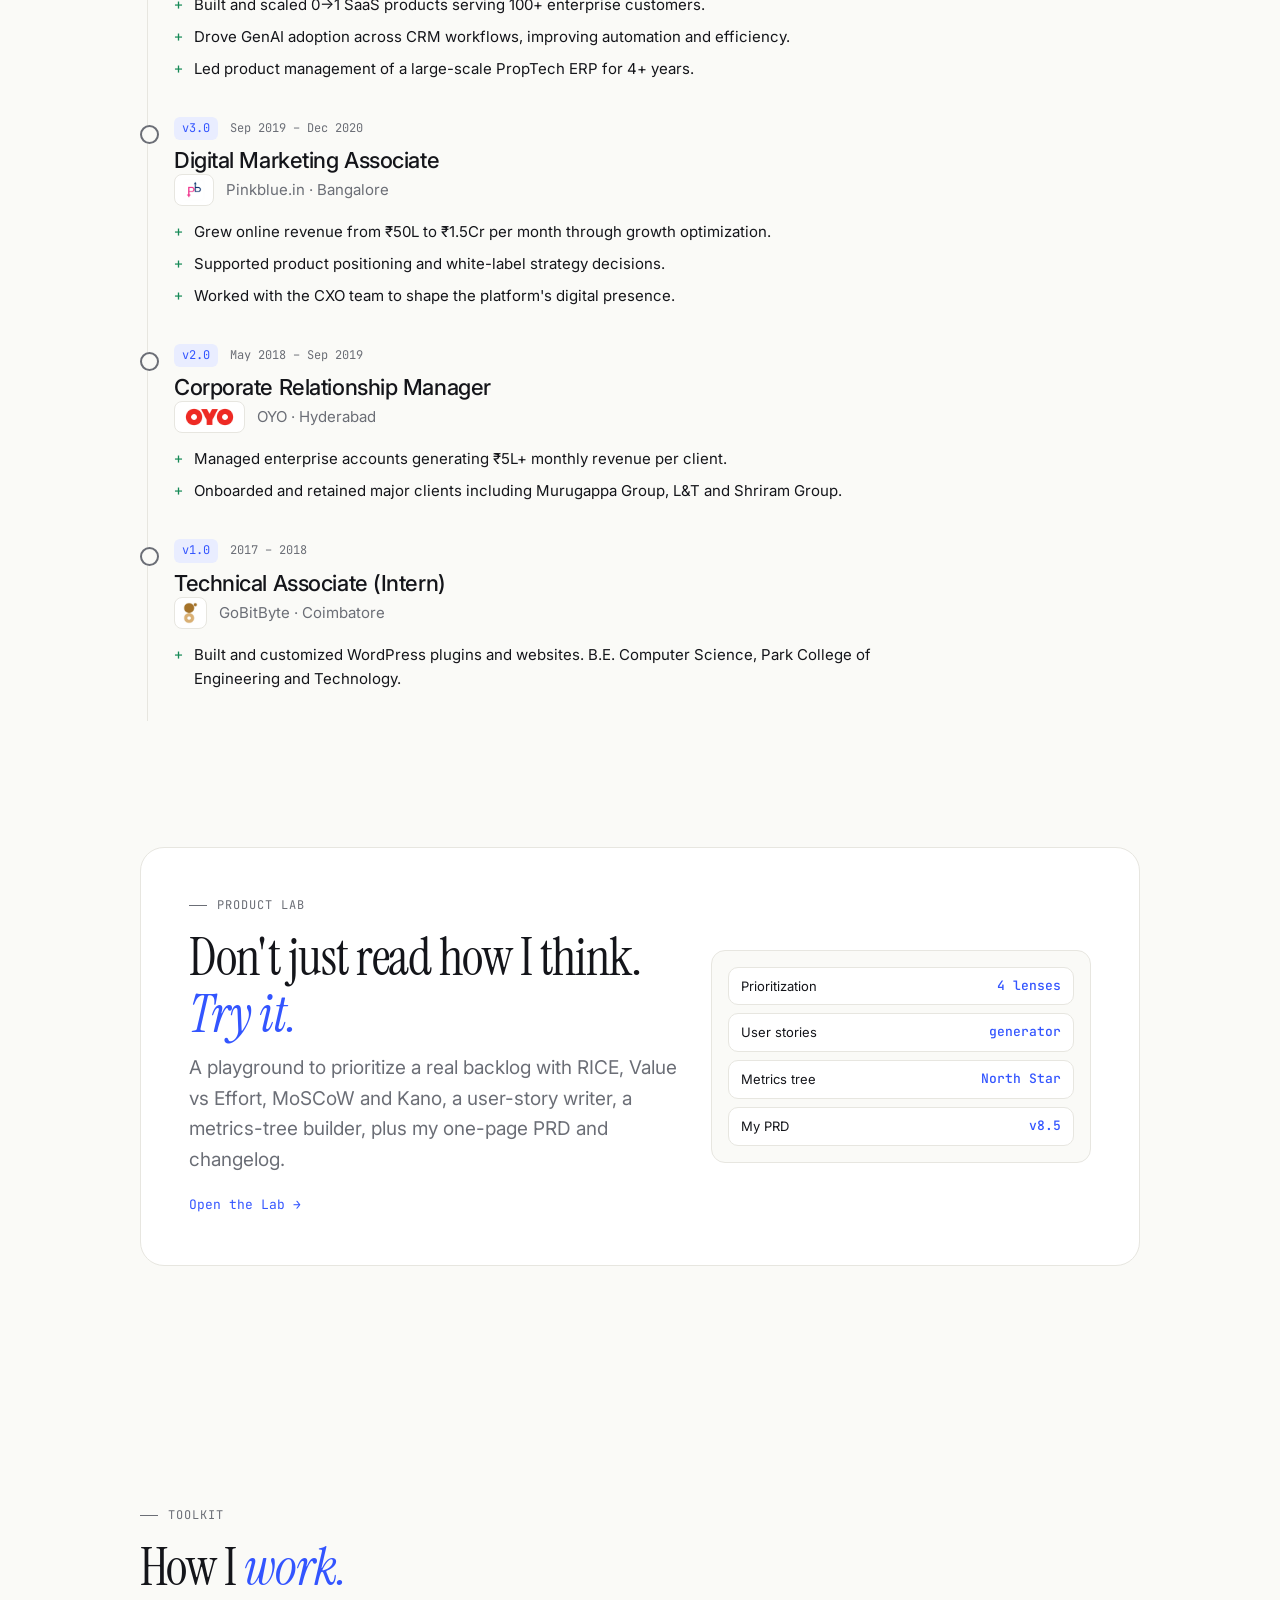
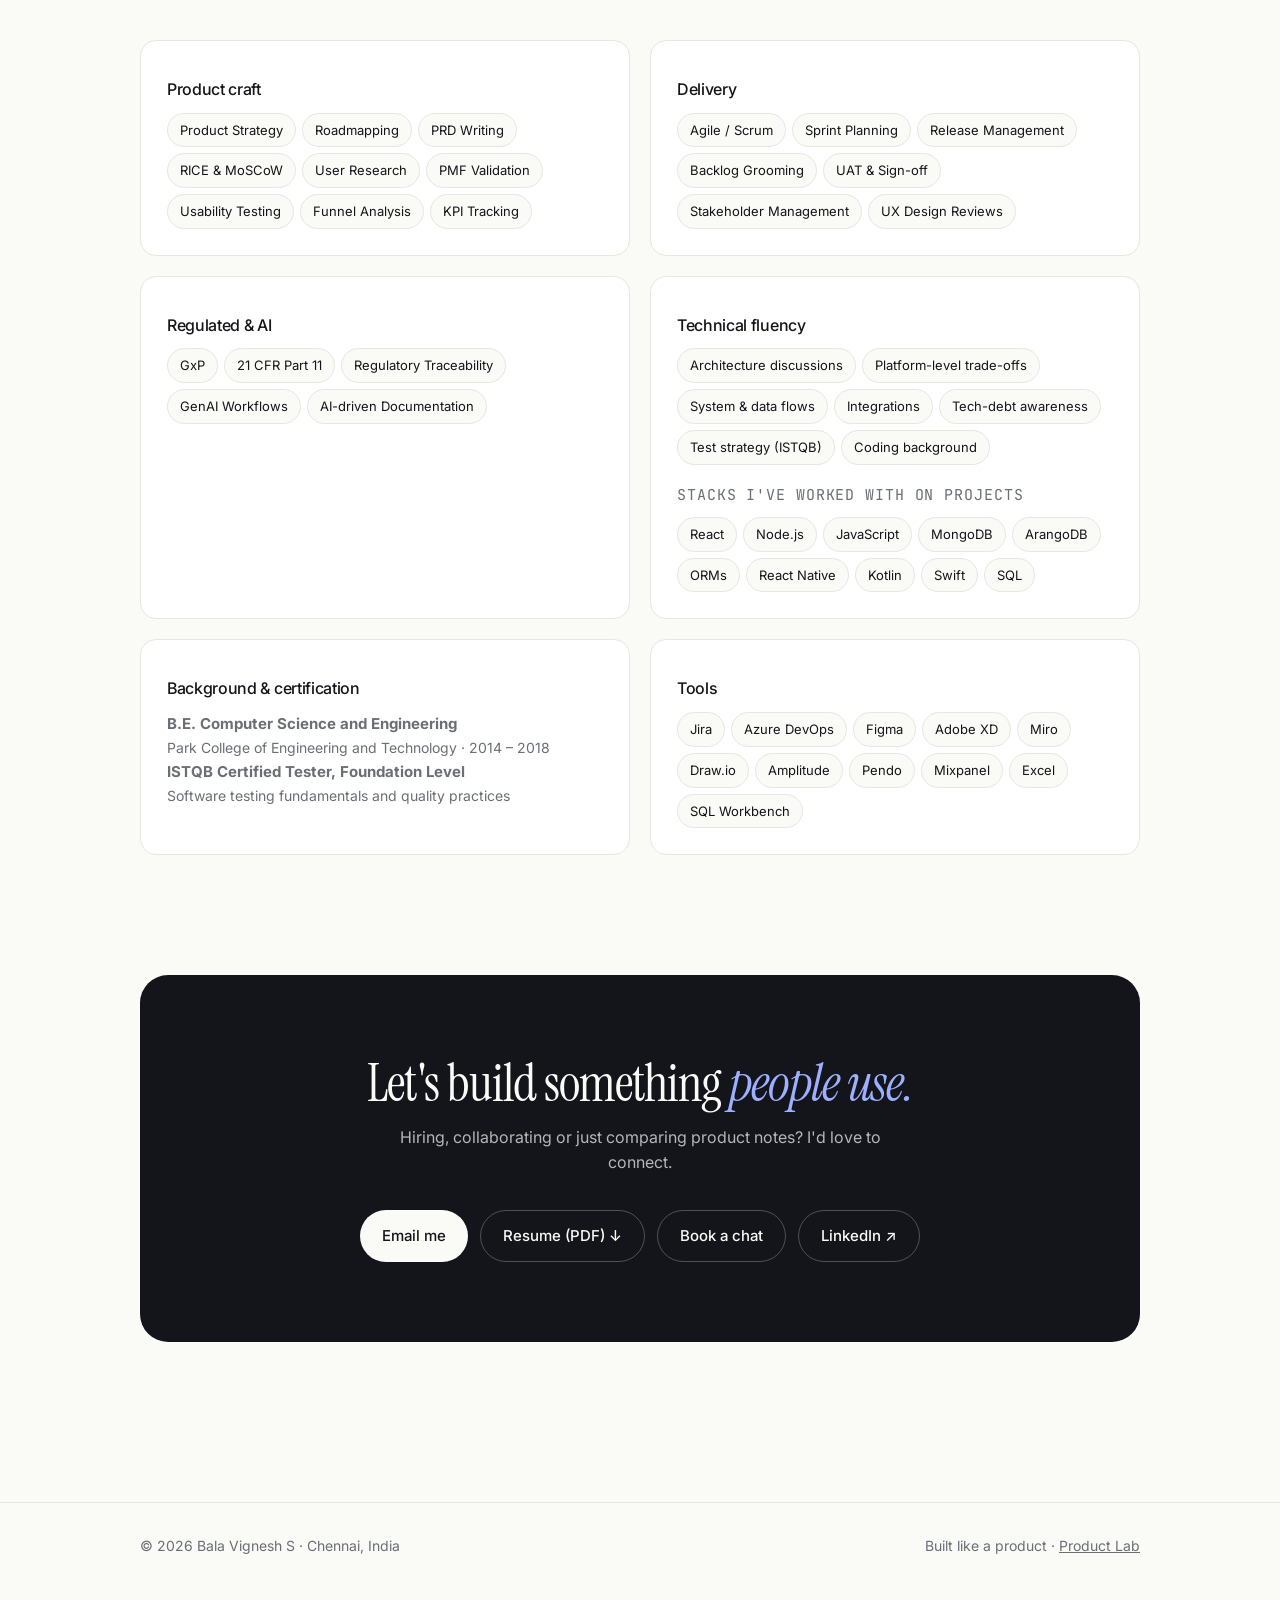
==== commit 2a73318b: "Mobile rendering file fix There was a bug of trucated stylesheet issue in mobile version" ====
--- a/index.html
+++ b/index.html
@@ -2,7 +2,7 @@
 <html lang="en">
 <head>
 <meta charset="utf-8">
-<meta name="site-version" content="202610101326">
+<meta name="site-version" content="202610101331">
 <meta name="viewport" content="width=device-width, initial-scale=1, viewport-fit=cover">
 <title>Bala Vignesh S — Senior Product Owner</title>
 <meta name="description" content="Senior Product Owner with 8.5+ years building SaaS, PropTech ERP, CRM and AI-powered workflows. 0→1 launches, 100+ enterprise customers.">
@@ -15,12 +15,12 @@
 <meta property="og:image:height" content="630">
 <meta name="twitter:image" content="og.jpg">
 <meta name="twitter:card" content="summary_large_image">
-<link rel="icon" type="image/jpeg" href="favicon.jp?v=202610101326">
-<link rel="apple-touch-icon" href="apple-touch-icon.pn?v=202610101326">
+<link rel="icon" type="image/jpeg" href="favicon.jpg?v=202610101331">
+<link rel="apple-touch-icon" href="apple-touch-icon.png?v=202610101331">
 <link rel="preconnect" href="https://fonts.googleapis.com">
 <link rel="preconnect" href="https://fonts.gstatic.com" crossorigin>
 <link href="https://fonts.googleapis.com/css2?family=Inter:wght@400;500;600&family=Instrument+Serif:ital@0;1&family=JetBrains+Mono:wght@400;500&display=swap" rel="stylesheet">
-<link rel="stylesheet" href="styles.cs?v=202610101326">
+<link rel="stylesheet" href="styles.css?v=202610101331">
 <script type="application/ld+json">{"@context":"https://schema.org","@type":"Person","name":"Bala Vignesh S","jobTitle":"Senior Product Owner","image":"headshot.jpg","address":{"@type":"PostalAddress","addressLocality":"Chennai","addressCountry":"IN"},"sameAs":["https://www.linkedin.com/in/bala-vignesh-742b55106/"],"hasCredential":{"@type":"EducationalOccupationalCredential","name":"ISTQB Certified Tester, Foundation Level"},"knowsAbout":["React","Node.js","MongoDB","ArangoDB","React Native","Kotlin","Swift","Product management","SaaS","PropTech ERP","CRM","Regulated software (GxP, 21 CFR Part 11)","GenAI workflows","Clinical trial software"]}</script>
 </head>
 <body>
@@ -29,7 +29,7 @@
 
 <nav id="nav">
   <div class="wrap nav-in">
-    <a href="#top" class="logo" aria-label="Home"><img class="avatar" src="favicon.jp?v=202610101326" alt="" width="28" height="28"><span>Bala Vignesh</span></a>
+    <a href="#top" class="logo" aria-label="Home"><img class="avatar" src="favicon.jpg?v=202610101331" alt="" width="28" height="28"><span>Bala Vignesh</span></a>
     <div class="links" id="links">
       <a href="#story">About</a>
       <a href="#work">Work</a>
@@ -62,7 +62,7 @@
     <div class="cta rv" data-cta="hero"></div>
     </div>
     <figure class="portrait rv" id="portrait">
-      <div class="frame"><img src="headshot.jp?v=202610101326" alt="Portrait of Bala Vignesh S, Senior Product Owner" width="900" height="1200" fetchpriority="high"></div>
+      <div class="frame"><img src="headshot.jpg?v=202610101331" alt="Portrait of Bala Vignesh S, Senior Product Owner" width="900" height="1200" fetchpriority="high"></div>
       <figcaption class="badge"><b>Hi, I'm Bala 👋</b><span>Product Owner · Chennai</span></figcaption>
     </figure>
     </div>
@@ -138,7 +138,7 @@
     <div class="timeline" id="timeline">
       <article class="rel now rv" data-t="product">
         <div class="rel-meta"><span class="ver">v5.0</span><span>Jul 2025 – Present</span><span style="color:var(--good)">● Now</span></div>
-        <h3>Senior Business Consultant (Senior Product Owner)</h3><div class="co"><img class="co-logo" src="logos/expleo.pn?v=202610101326" alt="Expleo logo" height="32" loading="lazy"><span>Expleo Group · Chennai</span></div>
+        <h3>Senior Business Consultant (Senior Product Owner)</h3><div class="co"><img class="co-logo" src="logos/expleo.png?v=202610101331" alt="Expleo logo" height="32" loading="lazy"><span>Expleo Group · Chennai</span></div>
         <ul>
           <li>Translated complex requirements into compliant PDDs and mRTMs with end-to-end regulatory traceability.</li>
           <li>Cut documentation turnaround by 30% using GenAI-assisted Jira ticket and PDD generation.</li>
@@ -149,7 +149,7 @@
       </article>
       <article class="rel rv" data-t="product">
         <div class="rel-meta"><span class="ver">v4.0</span><span>Dec 2020 – Jul 2025</span></div>
-        <h3>Product Manager</h3><div class="co"><img class="co-logo" src="logos/crayond.pn?v=202610101326" alt="Crayon'd logo" height="32" loading="lazy"><span>Crayon'd Digital · Chennai</span></div>
+        <h3>Product Manager</h3><div class="co"><img class="co-logo" src="logos/crayond.png?v=202610101331" alt="Crayon'd logo" height="32" loading="lazy"><span>Crayon'd Digital · Chennai</span></div>
         <ul>
           <li>Led a 17-member cross-functional Scrum team delivering SaaS and enterprise platforms.</li>
           <li>Built and scaled 0→1 SaaS products serving 100+ enterprise customers.</li>
@@ -159,7 +159,7 @@
       </article>
       <article class="rel rv" data-t="foundation">
         <div class="rel-meta"><span class="ver">v3.0</span><span>Sep 2019 – Dec 2020</span></div>
-        <h3>Digital Marketing Associate</h3><div class="co"><img class="co-logo" src="logos/pinkblue.pn?v=202610101326" alt="Pinkblue logo" height="32" loading="lazy"><span>Pinkblue.in · Bangalore</span></div>
+        <h3>Digital Marketing Associate</h3><div class="co"><img class="co-logo" src="logos/pinkblue.png?v=202610101331" alt="Pinkblue logo" height="32" loading="lazy"><span>Pinkblue.in · Bangalore</span></div>
         <ul>
           <li>Grew online revenue from ₹50L to ₹1.5Cr per month through growth optimization.</li>
           <li>Supported product positioning and white-label strategy decisions.</li>
@@ -168,7 +168,7 @@
       </article>
       <article class="rel rv" data-t="foundation">
         <div class="rel-meta"><span class="ver">v2.0</span><span>May 2018 – Sep 2019</span></div>
-        <h3>Corporate Relationship Manager</h3><div class="co"><img class="co-logo" src="logos/oyo.pn?v=202610101326" alt="OYO logo" height="32" loading="lazy"><span>OYO · Hyderabad</span></div>
+        <h3>Corporate Relationship Manager</h3><div class="co"><img class="co-logo" src="logos/oyo.png?v=202610101331" alt="OYO logo" height="32" loading="lazy"><span>OYO · Hyderabad</span></div>
         <ul>
           <li>Managed enterprise accounts generating ₹5L+ monthly revenue per client.</li>
           <li>Onboarded and retained major clients including Murugappa Group, L&amp;T and Shriram Group.</li>
@@ -176,7 +176,7 @@
       </article>
       <article class="rel rv" data-t="foundation">
         <div class="rel-meta"><span class="ver">v1.0</span><span>2017 – 2018</span></div>
-        <h3>Technical Associate (Intern)</h3><div class="co"><img class="co-logo" src="logos/gobitbyte.pn?v=202610101326" alt="GoBitByte logo" height="32" loading="lazy"><span>GoBitByte · Coimbatore</span></div>
+        <h3>Technical Associate (Intern)</h3><div class="co"><img class="co-logo" src="logos/gobitbyte.png?v=202610101331" alt="GoBitByte logo" height="32" loading="lazy"><span>GoBitByte · Coimbatore</span></div>
         <ul>
           <li>Built and customized WordPress plugins and websites. B.E. Computer Science, Park College of Engineering and Technology.</li>
         </ul>
@@ -258,7 +258,7 @@
 </div>
 <div id="toast" role="status"></div>
 
-<script src="content.j?v=202610101326"></script>
-<script src="app.j?v=202610101326"></script>
+<script src="content.js?v=202610101331"></script>
+<script src="app.js?v=202610101331"></script>
 </body>
 </html>
--- a/styles.css
+++ b/styles.css
@@ -0,0 +1,388 @@
+:root{
+  --bg:#FAFAF7; --surface:#FFFFFF; --ink:#14151A; --muted:#6B6E76; --line:#E7E6E0;
+  --accent:#3355FF; --accent-soft:#E9EDFF; --good:#168A57; --warn:#B7791F;
+  --radius:16px; --shadow:0 1px 2px rgba(20,21,26,.04),0 8px 24px rgba(20,21,26,.06);
+  --serif:"Instrument Serif",Georgia,serif; --sans:Inter,system-ui,-apple-system,"Segoe UI",sans-serif; --mono:"JetBrains Mono",ui-monospace,Menlo,monospace;
+}
+[data-theme="dark"]{
+  --bg:#0E0F13; --surface:#16181E; --ink:#F2F2EE; --muted:#9A9DA6; --line:#262932;
+  --accent:#7C93FF; --accent-soft:#1C2140; --good:#4ADE9A; --warn:#F2C26B;
+  --shadow:0 1px 2px rgba(0,0,0,.3),0 8px 24px rgba(0,0,0,.35);
+}
+*{box-sizing:border-box;margin:0;padding:0}
+html{scroll-behavior:smooth;scroll-padding-top:80px;-webkit-text-size-adjust:100%}
+body{background:var(--bg);color:var(--ink);font-family:var(--sans);font-size:16px;line-height:1.6;-webkit-font-smoothing:antialiased;transition:background .3s,color .3s}
+a{color:inherit;text-decoration:none}
+button{font:inherit;color:inherit;background:none;border:0;cursor:pointer}
+:focus-visible{outline:2px solid var(--accent);outline-offset:3px;border-radius:6px}
+.wrap{max-width:1080px;margin:0 auto;padding:0 clamp(20px,5vw,40px)}
+section{padding:clamp(64px,10vw,120px) 0}
+.eyebrow{font-family:var(--mono);font-size:12px;letter-spacing:.08em;text-transform:uppercase;color:var(--muted);margin-bottom:14px;display:flex;align-items:center;gap:10px}
+.eyebrow::before{content:"";width:18px;height:1px;background:var(--muted)}
+h1,h2,h3{font-weight:500;letter-spacing:-.02em;line-height:1.1}
+h2{font-family:var(--serif);font-weight:400;font-size:clamp(34px,5vw,52px);margin-bottom:16px}
+h2 em,h1 em{font-style:italic;color:var(--accent)}
+.lede{color:var(--muted);font-size:clamp(16px,2vw,19px);max-width:620px}
+.kbd{font-family:var(--mono);font-size:12px;border:1px solid var(--line);border-radius:6px;padding:2px 6px;color:var(--muted);background:var(--surface)}
+
+/* progress + nav */
+#progress{position:fixed;top:0;left:0;height:2px;width:0;background:var(--accent);z-index:100}
+nav{position:sticky;top:0;z-index:50;background:color-mix(in srgb,var(--bg) 82%,transparent);backdrop-filter:blur(14px);-webkit-backdrop-filter:blur(14px);border-bottom:1px solid transparent;transition:border-color .2s}
+nav.scrolled{border-color:var(--line)}
+.nav-in{display:flex;align-items:center;justify-content:space-between;height:64px;gap:16px}
+.logo{font-weight:600;letter-spacing:-.02em;display:flex;align-items:center;gap:10px}
+.logo i{width:28px;height:28px;border-radius:8px;background:var(--ink);color:var(--bg);display:grid;place-items:center;font-style:normal;font-size:12px;font-family:var(--mono)}
+.links{display:flex;gap:4px;align-items:center}
+.links a{font-size:14px;color:var(--muted);padding:6px 12px;border-radius:999px;transition:.2s}
+.links a:hover,.links a.active{color:var(--ink);background:var(--accent-soft)}
+.tools{display:flex;gap:8px;align-items:center}
+.pill{display:inline-flex;align-items:center;gap:8px;border:1px solid var(--line);background:var(--surface);border-radius:999px;padding:7px 12px;font-size:13px;color:var(--muted);transition:.2s}
+.pill:hover{border-color:var(--accent);color:var(--ink)}
+.icon-btn{width:36px;height:36px;border-radius:50%;border:1px solid var(--line);background:var(--surface);display:grid;place-items:center}
+.icon-btn:hover{border-color:var(--accent)}
+@media(max-width:820px){.links{display:none}.pill .lbl{display:none}}
+
+/* hero */
+.hero{padding-top:clamp(48px,9vw,110px);padding-bottom:clamp(40px,6vw,70px)}
+.status{display:inline-flex;align-items:center;gap:10px;border:1px solid var(--line);background:var(--surface);border-radius:999px;padding:6px 14px 6px 10px;font-size:13px;color:var(--muted);margin-bottom:28px}
+.dot{width:8px;height:8px;border-radius:50%;background:var(--good);box-shadow:0 0 0 0 var(--good);animation:pulse 2s infinite}
+@keyframes pulse{70%{box-shadow:0 0 0 8px transparent}100%{box-shadow:0 0 0 0 transparent}}
+h1{font-family:var(--serif);font-weight:400;font-size:clamp(44px,8.5vw,96px);letter-spacing:-.03em;line-height:1;max-width:900px}
+.hero .lede{margin-top:26px;font-size:clamp(17px,2.2vw,21px);color:var(--ink);opacity:.78}
+.cta{display:flex;gap:12px;flex-wrap:wrap;margin-top:34px}
+.btn{display:inline-flex;align-items:center;gap:8px;padding:13px 22px;border-radius:999px;font-weight:500;font-size:15px;transition:transform .2s,box-shadow .2s}
+.btn:hover{transform:translateY(-2px)}
+.btn.primary{background:var(--ink);color:var(--bg)}
+.btn.ghost{border:1px solid var(--line);background:var(--surface)}
+.btn.ghost:hover{border-color:var(--accent)}
+.metrics{display:grid;grid-template-columns:repeat(4,1fr);gap:1px;background:var(--line);border:1px solid var(--line);border-radius:var(--radius);overflow:hidden;margin-top:clamp(48px,8vw,84px)}
+.metric{background:var(--surface);padding:clamp(18px,3vw,28px)}
+.metric b{display:block;font-family:var(--serif);font-weight:400;font-size:clamp(34px,5vw,54px);letter-spacing:-.03em;line-height:1}
+.metric span{display:block;margin-top:8px;font-size:13px;color:var(--muted);line-height:1.4}
+@media(max-width:720px){.metrics{grid-template-columns:repeat(2,1fr)}}
+
+/* portrait */
+.hero-grid{display:grid;grid-template-columns:minmax(0,1.5fr) minmax(0,.7fr);gap:clamp(28px,5vw,64px);align-items:center}
+.portrait{position:relative;justify-self:end;width:100%;max-width:340px;transition:transform .25s ease;transform-style:preserve-3d}
+.portrait .frame{border-radius:26px;overflow:hidden;aspect-ratio:4/5;background:var(--accent-soft);border:1px solid var(--line);box-shadow:var(--shadow);transform:rotate(2deg)}
+.portrait img{width:100%;height:100%;object-fit:cover;object-position:50% 18%;display:block}
+.portrait::before{content:"";position:absolute;inset:14px -14px -14px 14px;border-radius:26px;border:1px dashed color-mix(in srgb,var(--accent) 55%,transparent);transform:rotate(-2deg);z-index:-1}
+.badge{position:absolute;left:-18px;bottom:28px;background:var(--surface);border:1px solid var(--line);border-radius:14px;padding:10px 14px;box-shadow:var(--shadow);font-size:13px;line-height:1.3;transform:rotate(-3deg)}
+.badge b{display:block;font-weight:600}
+.badge span{color:var(--muted);font-size:12px}
+.avatar{width:28px;height:28px;border-radius:50%;object-fit:cover;object-position:50% 20%;border:1px solid var(--line)}
+@media(max-width:820px){.hero-grid{grid-template-columns:1fr}.portrait{order:-1;justify-self:start;max-width:150px}.portrait .frame{aspect-ratio:1;border-radius:50%;transform:none}.portrait::before{display:none}.badge{display:none}}
+
+/* values */
+.values{display:grid;grid-template-columns:repeat(3,1fr);gap:20px;margin-top:44px}
+.card{background:var(--surface);border:1px solid var(--line);border-radius:var(--radius);padding:26px;transition:transform .3s,box-shadow .3s,border-color .3s}
+.card:hover{transform:translateY(-4px);box-shadow:var(--shadow);border-color:color-mix(in srgb,var(--accent) 40%,var(--line))}
+.card .n{font-family:var(--mono);font-size:12px;color:var(--accent)}
+.card h3{font-size:20px;margin:14px 0 8px}
+.card p{color:var(--muted);font-size:15px}
+@media(max-width:820px){.values{grid-template-columns:1fr}}
+
+/* PRD */
+.prd{margin-top:44px;border:1px solid var(--line);border-radius:var(--radius);background:var(--surface);overflow:hidden}
+.prd-head{display:flex;justify-content:space-between;align-items:center;padding:14px 22px;border-bottom:1px solid var(--line);font-family:var(--mono);font-size:12px;color:var(--muted);gap:12px;flex-wrap:wrap}
+.tag{background:var(--accent-soft);color:var(--accent);border-radius:6px;padding:2px 8px}
+.prd-body{display:grid;grid-template-columns:1fr 1fr;gap:0}
+.prd-body div{padding:22px;border-bottom:1px solid var(--line)}
+.prd-body div:nth-child(odd){border-right:1px solid var(--line)}
+.prd-body div:nth-last-child(-n+2){border-bottom:0}
+.prd-body h4{font-family:var(--mono);font-size:12px;letter-spacing:.08em;text-transform:uppercase;color:var(--muted);margin-bottom:8px;font-weight:500}
+.prd-body p{font-size:15px}
+@media(max-width:720px){.prd-body{grid-template-columns:1fr}.prd-body div{border-right:0!important;border-bottom:1px solid var(--line)!important}.prd-body div:last-child{border-bottom:0!important}}
+
+/* roadmap */
+.tabs{display:inline-flex;border:1px solid var(--line);background:var(--surface);border-radius:999px;padding:4px;margin:30px 0 36px;gap:2px;flex-wrap:wrap}
+.tabs button{padding:8px 18px;border-radius:999px;font-size:14px;color:var(--muted);transition:.2s}
+.tabs button[aria-selected="true"]{background:var(--ink);color:var(--bg)}
+.timeline{position:relative;padding-left:34px}
+.timeline::before{content:"";position:absolute;left:7px;top:6px;bottom:6px;width:1px;background:var(--line)}
+.rel{position:relative;padding-bottom:36px;transition:opacity .3s}
+.rel.hide{display:none}
+.rel::before{content:"";position:absolute;left:-34px;top:8px;width:15px;height:15px;border-radius:50%;background:var(--bg);border:2px solid var(--muted)}
+.rel.now::before{border-color:var(--good);background:var(--good);box-shadow:0 0 0 5px color-mix(in srgb,var(--good) 20%,transparent)}
+.rel-meta{display:flex;gap:12px;align-items:center;flex-wrap:wrap;font-family:var(--mono);font-size:12px;color:var(--muted)}
+.ver{background:var(--accent-soft);color:var(--accent);padding:2px 8px;border-radius:6px}
+.rel h3{font-size:22px;margin:8px 0 2px}
+.rel .co{color:var(--muted);font-size:15px;margin-bottom:14px;display:flex;align-items:center;gap:12px;flex-wrap:wrap}
+.co-logo{height:32px;width:auto;max-width:110px;object-fit:contain;background:#fff;border:1px solid var(--line);border-radius:8px;padding:4px 8px}
+.rel ul{list-style:none;display:grid;gap:8px;max-width:720px}
+.rel li{padding-left:20px;position:relative;font-size:15px}
+.rel li::before{content:"+";position:absolute;left:0;color:var(--good);font-family:var(--mono)}
+
+/* case studies */
+.cases{display:grid;grid-template-columns:repeat(2,1fr);gap:20px;margin-top:44px}
+.case{text-align:left;background:var(--surface);border:1px solid var(--line);border-radius:var(--radius);padding:26px;display:flex;flex-direction:column;gap:12px;transition:transform .3s,box-shadow .3s,border-color .3s}
+.case:hover{transform:translateY(-4px);box-shadow:var(--shadow);border-color:color-mix(in srgb,var(--accent) 40%,var(--line))}
+.case.feature{grid-column:1/-1}
+.case .top{display:flex;justify-content:space-between;align-items:center;font-family:var(--mono);font-size:12px;color:var(--muted)}
+.case h3{font-size:22px}
+.case .one{color:var(--muted);font-size:15px}
+.case .more{display:grid;grid-template-rows:0fr;transition:grid-template-rows .35s ease}
+.case.open .more{grid-template-rows:1fr}
+.case .more>div{overflow:hidden}
+.case dl{display:grid;gap:12px;padding-top:6px;border-top:1px dashed var(--line);margin-top:6px}
+.case dt{font-family:var(--mono);font-size:12px;text-transform:uppercase;letter-spacing:.08em;color:var(--accent);margin-top:10px}
+.case dd{font-size:15px}
+.chips{display:flex;gap:6px;flex-wrap:wrap}
+.chip{font-size:12px;border:1px solid var(--line);border-radius:999px;padding:3px 10px;color:var(--muted)}
+.plus{transition:transform .3s}
+.case.open .plus{transform:rotate(45deg)}
+@media(max-width:720px){.cases{grid-template-columns:1fr}}
+
+/* playground */
+.play{margin-top:44px;display:grid;gap:12px}
+.item{display:grid;grid-template-columns:minmax(150px,1.2fr) repeat(4,minmax(80px,1fr)) 92px;gap:16px;align-items:center;background:var(--surface);border:1px solid var(--line);border-radius:var(--radius);padding:16px 20px;transition:transform .35s cubic-bezier(.2,.8,.2,1),border-color .3s}
+.item .name{font-weight:500;font-size:15px;line-height:1.35}
+.item .name small{display:block;color:var(--muted);font-weight:400;font-size:12px}
+.ctl label{display:flex;justify-content:space-between;font-family:var(--mono);font-size:12px;color:var(--muted);margin-bottom:4px}
+.ctl label b{color:var(--ink);font-weight:500}
+input[type=range]{width:100%;accent-color:var(--accent);height:20px}
+.score{text-align:center}
+.score b{display:block;font-family:var(--serif);font-weight:400;font-size:30px;line-height:1}
+.moscow{display:inline-block;margin-top:6px;font-family:var(--mono);font-size:11px;letter-spacing:.06em;padding:2px 8px;border-radius:6px;text-transform:uppercase}
+.moscow.must{background:color-mix(in srgb,var(--good) 18%,transparent);color:var(--good)}
+.moscow.should{background:var(--accent-soft);color:var(--accent)}
+.moscow.could{background:color-mix(in srgb,var(--warn) 18%,transparent);color:var(--warn)}
+.moscow.wont{background:var(--line);color:var(--muted)}
+.rank{font-family:var(--mono);font-size:12px;color:var(--muted)}
+.play-note{font-size:14px;color:var(--muted);margin-top:6px}
+.formula{font-family:var(--mono);font-size:13px;background:var(--accent-soft);color:var(--accent);padding:6px 12px;border-radius:8px;display:inline-block;margin-top:16px}
+@media(max-width:900px){.item{grid-template-columns:1fr 1fr;gap:12px 20px}.item .name,.item .score{grid-column:1/-1}.item .score{display:flex;gap:14px;align-items:center;text-align:left}.item .score b{font-size:26px}.moscow{margin-top:0}}
+
+/* framework playground */
+[hidden]{display:none!important}
+.fw-tabs{display:inline-flex;border:1px solid var(--line);background:var(--surface);border-radius:999px;padding:4px;margin:30px 0 18px;gap:2px;flex-wrap:wrap}
+.fw-tabs button{padding:8px 18px;border-radius:999px;font-size:14px;color:var(--muted);transition:.2s}
+.fw-tabs button[aria-selected="true"]{background:var(--ink);color:var(--bg)}
+.fw-brief{display:grid;grid-template-columns:1fr 1fr;gap:1px;background:var(--line);border:1px solid var(--line);border-radius:12px;overflow:hidden;margin-bottom:28px;font-size:14px}
+.fw-brief div{background:var(--surface);padding:12px 16px}
+.fw-brief b{display:block;font-family:var(--mono);font-size:12px;font-weight:500;letter-spacing:.08em;text-transform:uppercase;color:var(--accent);margin-bottom:2px}
+@media(max-width:640px){.fw-brief{grid-template-columns:1fr}}
+.panel{display:grid;gap:12px;animation:fade .3s ease}
+@keyframes fade{from{opacity:0;transform:translateY(6px)}}
+.seg{display:inline-flex;border:1px solid var(--line);border-radius:10px;overflow:hidden;background:var(--bg);flex-wrap:wrap}
+.seg button{padding:7px 12px;font-size:13px;color:var(--muted);border-right:1px solid var(--line);transition:.15s}
+.seg button:last-child{border-right:0}
+.seg button[aria-pressed="true"]{background:var(--accent);color:#fff}
+[data-theme="dark"] .seg button[aria-pressed="true"]{color:#0E0F13}
+.row{display:flex;justify-content:space-between;align-items:center;gap:12px 20px;flex-wrap:wrap;background:var(--surface);border:1px solid var(--line);border-radius:var(--radius);padding:16px 20px}
+.row .name{font-weight:500;font-size:15px;line-height:1.35}
+.row .name small{display:block;color:var(--muted);font-weight:400;font-size:12px}
+.summary{font-size:14px;padding:14px 18px;border-radius:12px;background:var(--accent-soft);color:var(--ink)}
+.summary.warn{background:color-mix(in srgb,var(--warn) 16%,transparent)}
+.ve{display:grid;grid-template-columns:minmax(0,1fr) minmax(0,1fr);gap:24px;align-items:start}
+.matrix{position:relative;aspect-ratio:1;background:var(--surface);border:1px solid var(--line);border-radius:var(--radius);overflow:hidden}
+.matrix::before,.matrix::after{content:"";position:absolute;background:var(--line)}
+.matrix::before{left:50%;top:0;bottom:0;width:1px}.matrix::after{top:50%;left:0;right:0;height:1px}
+.q{position:absolute;font-family:var(--mono);font-size:11px;letter-spacing:.06em;text-transform:uppercase;color:var(--muted);padding:8px 10px}
+.q1{top:0;left:0;color:var(--good)}.q2{top:0;right:0}.q3{bottom:0;left:0}.q4{bottom:0;right:0}
+.ax{position:absolute;font-family:var(--mono);font-size:11px;color:var(--muted)}
+.ax.x{bottom:-1px;left:50%;transform:translateX(-50%);display:none}
+.pt{position:absolute;width:28px;height:28px;margin:-14px 0 0 -14px;border-radius:50%;background:var(--accent);color:#fff;display:grid;place-items:center;font-size:12px;font-weight:600;box-shadow:var(--shadow);transition:left .4s cubic-bezier(.2,.8,.2,1),top .4s cubic-bezier(.2,.8,.2,1)}
+[data-theme="dark"] .pt{color:#0E0F13}
+.ve-list{display:grid;gap:10px}
+.ve-item{background:var(--surface);border:1px solid var(--line);border-radius:12px;padding:12px 14px;display:grid;grid-template-columns:auto 1fr 1fr;gap:6px 14px;align-items:center}
+.ve-item .num{width:24px;height:24px;border-radius:50%;background:var(--accent);color:#fff;display:grid;place-items:center;font-size:12px;font-weight:600}
+[data-theme="dark"] .ve-item .num{color:#0E0F13}
+.ve-item .name{grid-column:2/-1;font-size:14px;font-weight:500}
+.ve-item .ctl{grid-column:span 1}
+.ve-item .ctl:nth-of-type(1){grid-column:2}
+.ve-item .quad{grid-column:1/-1;font-size:12px;color:var(--muted);font-family:var(--mono)}
+.kano-grid{display:grid;grid-template-columns:repeat(4,1fr);gap:12px}
+.kano-grid .card{padding:16px}
+.kano-grid h4{font-family:var(--mono);font-size:12px;letter-spacing:.08em;text-transform:uppercase;color:var(--accent);font-weight:500;margin-bottom:8px}
+.kano-grid p{font-size:13px;color:var(--muted);margin-bottom:10px}
+.kano-grid li{font-size:14px;list-style:none;padding:3px 0;border-top:1px dashed var(--line)}
+.kano-grid .none{font-size:12px;color:var(--muted)}
+@media(max-width:900px){.ve{grid-template-columns:1fr}.kano-grid{grid-template-columns:repeat(2,1fr)}}
+@media(max-width:480px){.kano-grid{grid-template-columns:1fr}}
+
+.panel.play{margin-top:0}
+
+/* toolkit */
+.kit{display:grid;grid-template-columns:repeat(2,1fr);gap:20px;margin-top:44px}
+.kit h3{font-size:16px;margin-bottom:14px}
+.chips.lg .chip{font-size:13px;padding:6px 12px;color:var(--ink);background:var(--bg)}
+@media(max-width:720px){.kit{grid-template-columns:1fr}}
+
+/* contact */
+.contact{background:var(--ink);color:var(--bg);border-radius:28px;padding:clamp(36px,7vw,80px);text-align:center;margin-bottom:40px}
+.contact h2{color:var(--bg);margin-bottom:12px}
+.contact h2 em{color:#9DB0FF}
+.contact p{opacity:.7;max-width:520px;margin:0 auto}
+.contact .cta{justify-content:center}
+.contact .btn.primary{background:var(--bg);color:var(--ink)}
+.contact .btn.ghost{background:transparent;color:var(--bg);border-color:rgba(255,255,255,.25)}
+
+/* footer + changelog */
+footer{border-top:1px solid var(--line);padding:32px 0 48px;color:var(--muted);font-size:14px}
+.foot{display:flex;justify-content:space-between;gap:16px;flex-wrap:wrap;align-items:center}
+.log{margin-top:24px;font-family:var(--mono);font-size:12px;display:none;border:1px solid var(--line);background:var(--surface);border-radius:12px;padding:16px 18px;line-height:1.9}
+.log.open{display:block}
+.log b{color:var(--ink);font-weight:500}
+
+/* palette */
+#pal{position:fixed;inset:0;z-index:200;background:rgba(10,11,14,.45);backdrop-filter:blur(4px);display:none;align-items:flex-start;justify-content:center;padding:12vh 16px 16px}
+#pal.open{display:flex}
+.pal-box{width:100%;max-width:560px;background:var(--surface);border:1px solid var(--line);border-radius:18px;box-shadow:0 24px 80px rgba(0,0,0,.3);overflow:hidden;animation:pop .18s ease}
+@keyframes pop{from{transform:translateY(8px) scale(.98);opacity:0}}
+.pal-box input{width:100%;border:0;background:transparent;padding:18px 20px;font:inherit;font-size:16px;color:var(--ink);outline:0;border-bottom:1px solid var(--line)}
+.pal-list{max-height:min(50vh,360px);overflow:auto;padding:8px}
+.pal-list button{display:flex;width:100%;justify-content:space-between;align-items:center;padding:11px 12px;border-radius:10px;font-size:15px;text-align:left}
+.pal-list button small{color:var(--muted);font-family:var(--mono);font-size:12px}
+.pal-list button.sel{background:var(--accent-soft)}
+.pal-empty{padding:20px;color:var(--muted);text-align:center;font-size:14px}
+.pal-foot{display:flex;gap:14px;padding:10px 16px;border-top:1px solid var(--line);font-size:12px;color:var(--muted)}
+#toast{position:fixed;bottom:24px;left:50%;transform:translate(-50%,20px);background:var(--ink);color:var(--bg);padding:10px 18px;border-radius:999px;font-size:14px;opacity:0;pointer-events:none;transition:.3s;z-index:300}
+#toast.show{opacity:1;transform:translate(-50%,0)}
+
+/* reveal */
+.rv{opacity:0;transform:translateY(18px);transition:opacity .7s ease,transform .7s ease}
+.rv.in{opacity:1;transform:none}
+@media(prefers-reduced-motion:reduce){*{animation:none!important;transition:none!important;scroll-behavior:auto!important}.rv{opacity:1;transform:none}}
+@media print{nav,#pal,#toast,.cta,#progress{display:none}.rv{opacity:1;transform:none}section{padding:24px 0}.case .more{grid-template-rows:1fr}}
+.teaser{display:grid;grid-template-columns:1.3fr 1fr;gap:28px;align-items:center;background:var(--surface);border:1px solid var(--line);border-radius:24px;padding:clamp(24px,5vw,48px);transition:transform .3s,box-shadow .3s,border-color .3s;display:grid}
+.teaser:hover{transform:translateY(-4px);box-shadow:var(--shadow);border-color:color-mix(in srgb,var(--accent) 40%,var(--line))}
+.teaser h2{margin-bottom:10px}
+.teaser .go{font-family:var(--mono);font-size:13px;color:var(--accent);margin-top:20px;display:inline-block}
+.teaser .mini{border:1px solid var(--line);border-radius:14px;background:var(--bg);padding:16px;display:grid;gap:8px}
+.teaser .mini div{display:flex;justify-content:space-between;font-size:13px;padding:8px 12px;background:var(--surface);border:1px solid var(--line);border-radius:10px}
+.teaser .mini b{font-family:var(--mono);font-weight:500;color:var(--accent)}
+@media(max-width:820px){.teaser{grid-template-columns:1fr}}
+
+/* ---- round 1-3 additions ---- */
+.skip{position:absolute;left:12px;top:-60px;background:var(--ink);color:var(--bg);padding:10px 16px;border-radius:10px;z-index:400;transition:top .2s}
+.skip:focus{top:12px}
+.hint{font-size:13px;color:var(--muted);margin-top:14px}
+
+/* how I work */
+.how4{display:grid;grid-template-columns:repeat(4,1fr);gap:16px;margin-top:40px}
+.how-cols{display:grid;grid-template-columns:1fr 1fr;gap:16px;margin-top:16px}
+.how-cols .card h3{font-size:15px;margin:0 0 10px;font-family:var(--mono);font-weight:500;letter-spacing:.04em;text-transform:uppercase;color:var(--accent)}
+.how-cols ul{list-style:none;display:grid;gap:8px}
+.how-cols li{font-size:15px;padding-left:20px;position:relative}
+.how-cols li::before{content:"→";position:absolute;left:0;color:var(--muted)}
+@media(max-width:900px){.how4{grid-template-columns:repeat(2,1fr)}}
+@media(max-width:560px){.how4,.how-cols{grid-template-columns:1fr}}
+
+/* calls */
+.calls{display:grid;gap:0;margin-top:40px;border-top:1px solid var(--line)}
+.call{display:grid;grid-template-columns:56px 1fr;gap:16px;padding:24px 0;border-bottom:1px solid var(--line)}
+.call .n{font-family:var(--mono);font-size:12px;color:var(--accent);padding-top:6px}
+.call h3{font-size:21px;margin-bottom:6px}
+.call p{color:var(--muted);max-width:680px}
+
+/* testimonials */
+.quotes{display:grid;grid-template-columns:repeat(auto-fit,minmax(280px,1fr));gap:20px;margin-top:40px}
+.quote{background:var(--surface);border:1px solid var(--line);border-radius:var(--radius);padding:26px}
+.quote blockquote{font-family:var(--serif);font-size:24px;line-height:1.25;margin-bottom:16px}
+.quote figcaption b{display:block;font-weight:600;font-size:15px}.quote figcaption span{color:var(--muted);font-size:13px}
+
+/* deep dive dialog */
+.deeplink{color:var(--accent)}
+.chip.hi{color:var(--good);border-color:color-mix(in srgb,var(--good) 40%,var(--line))}
+dialog#dive{border:1px solid var(--line);border-radius:24px;background:var(--surface);color:var(--ink);padding:0;width:min(760px,calc(100% - 24px));max-height:calc(100dvh - 32px);margin:auto;box-shadow:0 30px 100px rgba(0,0,0,.35)}
+dialog#dive::backdrop{background:rgba(10,11,14,.55);backdrop-filter:blur(5px)}
+dialog#dive[open]{animation:pop .22s ease}
+.dive-in{position:relative;padding:clamp(24px,5vw,48px)}
+.dive-x{position:sticky;top:0;float:right;width:36px;height:36px;border-radius:50%;border:1px solid var(--line);background:var(--surface);display:grid;place-items:center}
+.dive-in h2{font-size:clamp(30px,5vw,44px);margin-bottom:10px}
+.dive-in h4{font-family:var(--mono);font-size:12px;text-transform:uppercase;letter-spacing:.08em;color:var(--accent);font-weight:500;margin:28px 0 8px}
+.dive-in p,.dive-in li{font-size:16px}
+.dive-in ol{padding-left:22px;display:grid;gap:8px}
+.stats{display:flex;gap:1px;background:var(--line);border:1px solid var(--line);border-radius:14px;overflow:hidden;margin:26px 0 8px;flex-wrap:wrap}
+.stats div{flex:1;min-width:130px;background:var(--bg);padding:16px 18px}
+.stats b{display:block;font-family:var(--serif);font-weight:400;font-size:38px;line-height:1}
+.stats span{font-size:12px;color:var(--muted)}
+.viz{margin:20px 0 4px}.viz small{display:block;color:var(--muted);font-size:12px;margin-top:8px}
+.apps{display:grid;grid-template-columns:repeat(5,1fr);gap:8px}
+.apps span{aspect-ratio:1.5;border-radius:10px;border:1px dashed var(--line);background:var(--bg);display:grid;place-items:center;font-size:12px;color:var(--muted);text-align:center;padding:4px}
+.apps span.named{border:1px solid color-mix(in srgb,var(--accent) 45%,var(--line));background:var(--accent-soft);color:var(--accent);font-weight:500}
+.steps{display:flex;align-items:center;gap:10px;flex-wrap:wrap}
+.steps span{padding:10px 16px;border-radius:999px;background:var(--accent-soft);color:var(--accent);font-weight:500;font-size:14px}
+.steps i{font-style:normal;color:var(--muted)}
+
+/* lab tools */
+.tool{display:grid;grid-template-columns:minmax(0,.9fr) minmax(0,1.1fr);gap:20px;margin-top:40px;align-items:start}
+@media(max-width:860px){.tool{grid-template-columns:1fr}}
+.field{display:grid;gap:6px;margin-bottom:14px}
+.field label{font-family:var(--mono);font-size:12px;letter-spacing:.06em;text-transform:uppercase;color:var(--muted)}
+.field input,.field select{font:inherit;font-size:15px;color:var(--ink);background:var(--bg);border:1px solid var(--line);border-radius:10px;padding:11px 14px;width:100%}
+.field input:focus,.field select:focus{outline:2px solid var(--accent);outline-offset:1px}
+.lens{display:flex;flex-wrap:wrap;gap:8px}
+.lens label{display:inline-flex;gap:6px;align-items:center;font-size:13px;border:1px solid var(--line);border-radius:999px;padding:6px 12px;cursor:pointer;background:var(--bg);text-transform:none;letter-spacing:0;font-family:var(--sans);color:var(--ink)}
+.lens input{accent-color:var(--accent)}
+pre.out{white-space:pre-wrap;word-break:break-word;font-family:var(--mono);font-size:13px;line-height:1.7;background:var(--bg);border:1px solid var(--line);border-radius:12px;padding:18px;max-height:440px;overflow:auto}
+.out-head{display:flex;justify-content:space-between;align-items:center;margin-bottom:12px;gap:10px;flex-wrap:wrap}
+.invs{display:flex;gap:8px;align-items:center;flex-wrap:wrap;margin-top:12px}
+.inv{font-size:12px;font-family:var(--mono);padding:3px 10px;border-radius:999px}
+.inv.ok{background:color-mix(in srgb,var(--good) 16%,transparent);color:var(--good)}
+.inv.warn{background:color-mix(in srgb,var(--warn) 18%,transparent);color:var(--warn)}
+.invs small{width:100%;color:var(--muted);font-size:13px}
+
+.mt{display:grid;gap:16px;margin-top:36px}
+.tree{overflow-x:auto;padding:24px;background:var(--surface);border:1px solid var(--line);border-radius:var(--radius)}
+.tree ul{list-style:none;padding-left:26px;position:relative}
+.tree>ul{padding-left:0}
+.tree ul ul::before{content:"";position:absolute;left:10px;top:0;bottom:18px;width:1px;background:var(--line)}
+.tree li{position:relative;padding:5px 0}
+.tree ul ul>li::before{content:"";position:absolute;left:-16px;top:21px;width:16px;height:1px;background:var(--line)}
+.node{font-size:14px;padding:7px 14px;border-radius:10px;border:1px solid var(--line);background:var(--bg);transition:.15s;text-align:left}
+.node:hover{border-color:var(--accent)}
+.node.on{background:var(--accent);color:#fff;border-color:var(--accent)}
+[data-theme="dark"] .node.on{color:#0E0F13}
+.node.l0{font-weight:600;background:var(--ink);color:var(--bg);border-color:var(--ink)}
+.node.l0.on{background:var(--accent);border-color:var(--accent);color:#fff}
+.node.l1{font-weight:500;background:var(--accent-soft);color:var(--accent);border-color:transparent}
+.node.l1.on{background:var(--accent);color:#fff}
+.info{padding:16px 20px;border-radius:12px;background:var(--accent-soft);font-size:15px}
+.info b{display:block;font-family:var(--mono);font-size:12px;text-transform:uppercase;letter-spacing:.08em;color:var(--accent);margin-bottom:4px;font-weight:500}
+.tile-row{display:flex;gap:10px;flex-wrap:wrap;margin-top:26px}
+.tile-row a{border:1px solid var(--line);background:var(--surface);border-radius:999px;padding:8px 16px;font-size:14px;color:var(--muted);transition:.2s}
+.tile-row a:hover{border-color:var(--accent);color:var(--ink)}
+
+/* round 4 */
+.pos{margin-top:18px}
+.pos .chip{color:var(--ink);background:var(--surface)}
+.skim{display:grid;grid-template-columns:repeat(3,1fr);gap:1px;background:var(--line);border:1px solid var(--line);border-radius:var(--radius);overflow:hidden;margin-top:clamp(36px,6vw,56px)}
+.skim div{background:var(--surface);padding:18px 22px}
+.skim b{display:block;font-family:var(--mono);font-size:12px;letter-spacing:.08em;text-transform:uppercase;color:var(--accent);font-weight:500;margin-bottom:6px}
+.skim p{font-size:15px;line-height:1.5}
+.hero .metrics{margin-top:16px}
+@media(max-width:820px){.skim{grid-template-columns:1fr}}
+.story-grid{display:grid;grid-template-columns:minmax(0,.8fr) minmax(0,1.2fr);gap:clamp(24px,5vw,64px);align-items:start}
+.story-body{display:grid;gap:18px}
+.story-body p{font-size:clamp(17px,2vw,19px);line-height:1.65;color:var(--ink);opacity:.85}
+@media(max-width:820px){.story-grid{grid-template-columns:1fr}}
+.edu p{font-size:15px}.edu span{color:var(--muted);font-size:14px}
+.kit .card:last-child:nth-child(odd){grid-column:auto}
+.dive-actions{display:flex;gap:10px;flex-wrap:wrap;margin-top:24px}
+.menu-btn{display:none}
+#mnav{display:none}
+@media(max-width:820px){
+  .menu-btn{display:grid}
+  .pal-pill{display:none}
+  #mnav:not([hidden]){display:grid;gap:2px;padding:8px 20px 18px;border-top:1px solid var(--line);background:var(--bg)}
+  #mnav a,#mnav button{padding:14px 4px;font-size:17px;border-bottom:1px solid var(--line);text-align:left;color:var(--ink)}
+  #mnav button{color:var(--muted);border-bottom:0}
+}
+
+.stack-h{font-family:var(--mono);font-size:12px;letter-spacing:.06em;text-transform:uppercase;color:var(--muted);margin:18px 0 10px}
+
+/* case cards as articles */
+.case{cursor:pointer;text-align:left}
+.case-btn{font:inherit;color:inherit;text-align:left;letter-spacing:inherit;line-height:inherit;font-weight:inherit;cursor:pointer}
+.case-btn:hover{color:var(--accent)}
+.case h3{margin:0}
+/* calls disclosure */
+.calls-d{margin-top:28px;border:1px solid var(--line);border-radius:var(--radius);background:var(--surface);padding:0 24px}
+.calls-d summary{cursor:pointer;list-style:none;padding:18px 0;font-weight:500;font-size:17px;display:flex;justify-content:space-between;align-items:center}
+.calls-d summary::-webkit-details-marker{display:none}
+.calls-d summary::after{content:"+";font-family:var(--mono);color:var(--accent);transition:transform .3s}
+.calls-d[open] summary::after{transform:rotate(45deg)}
+.calls-d .calls{margin-top:0;border-top:1px solid var(--line)}
+.calls-d .call:last-child{border-bottom:0}
